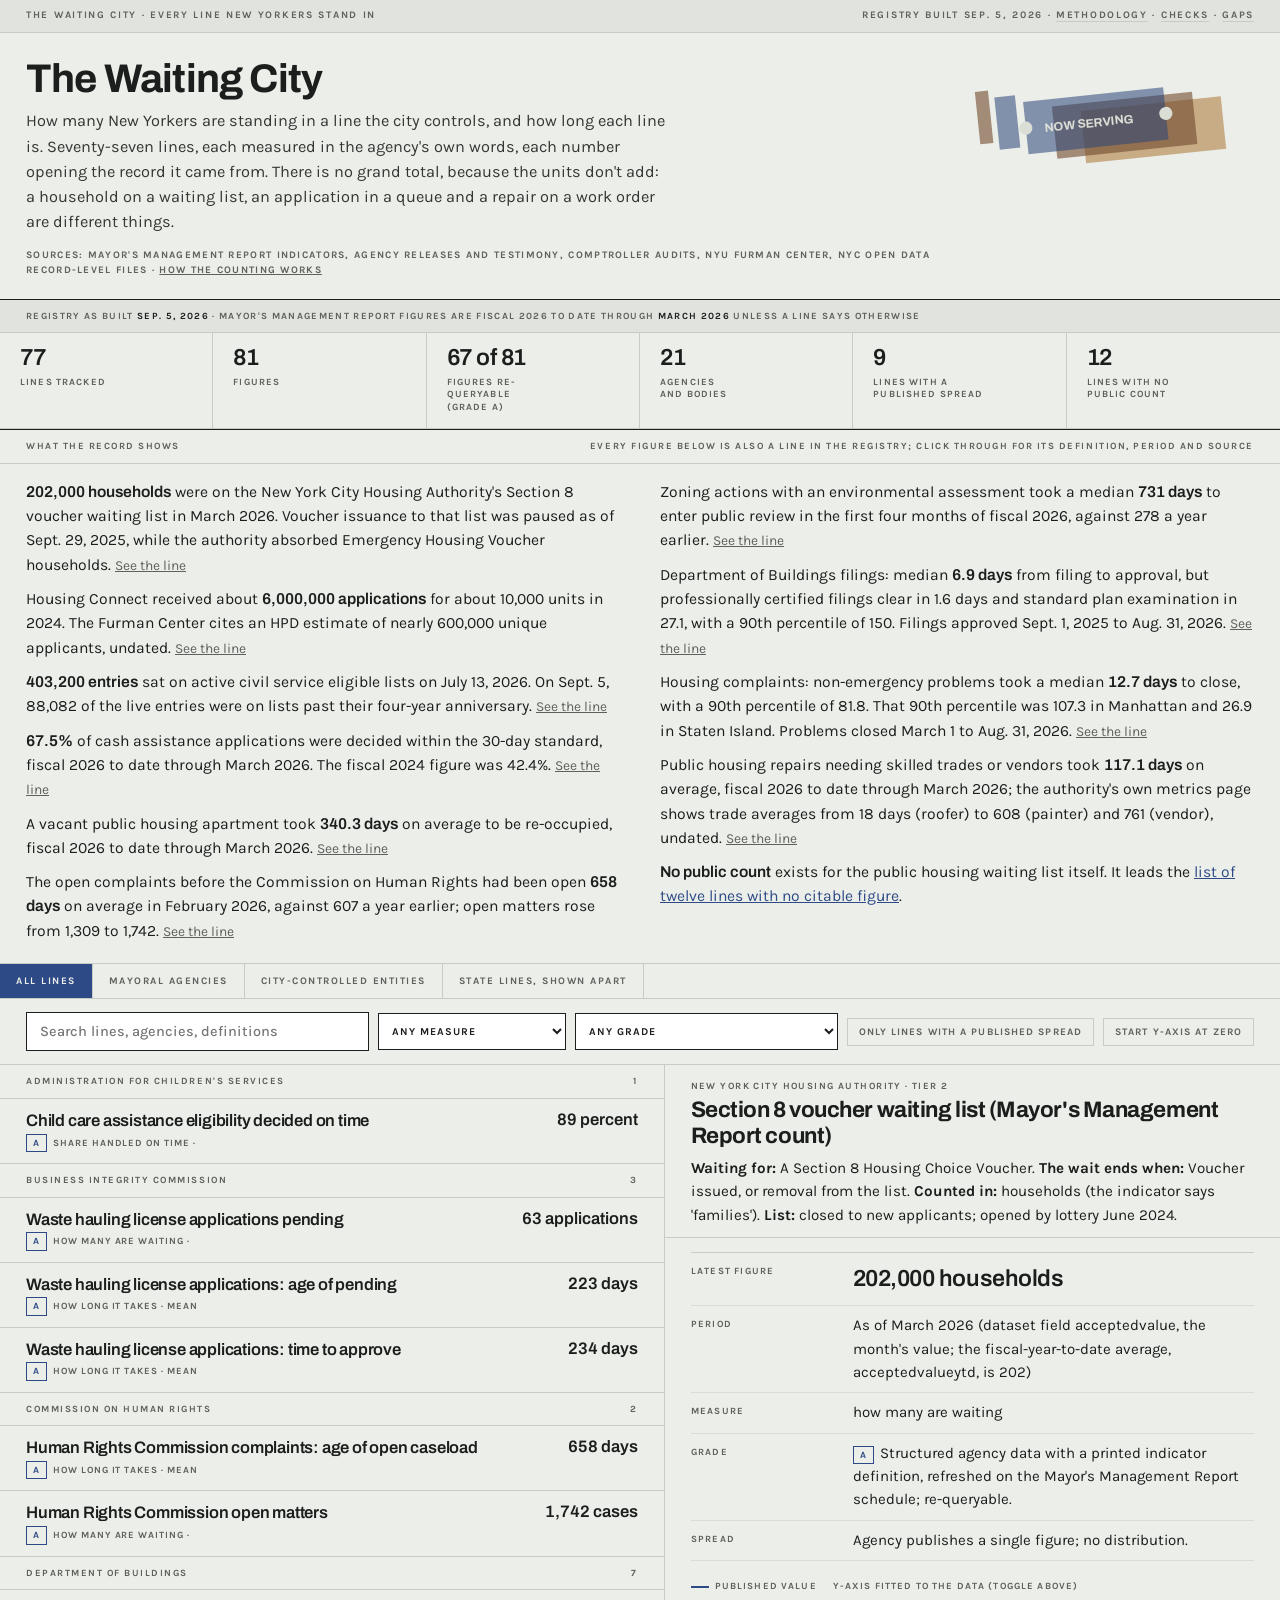
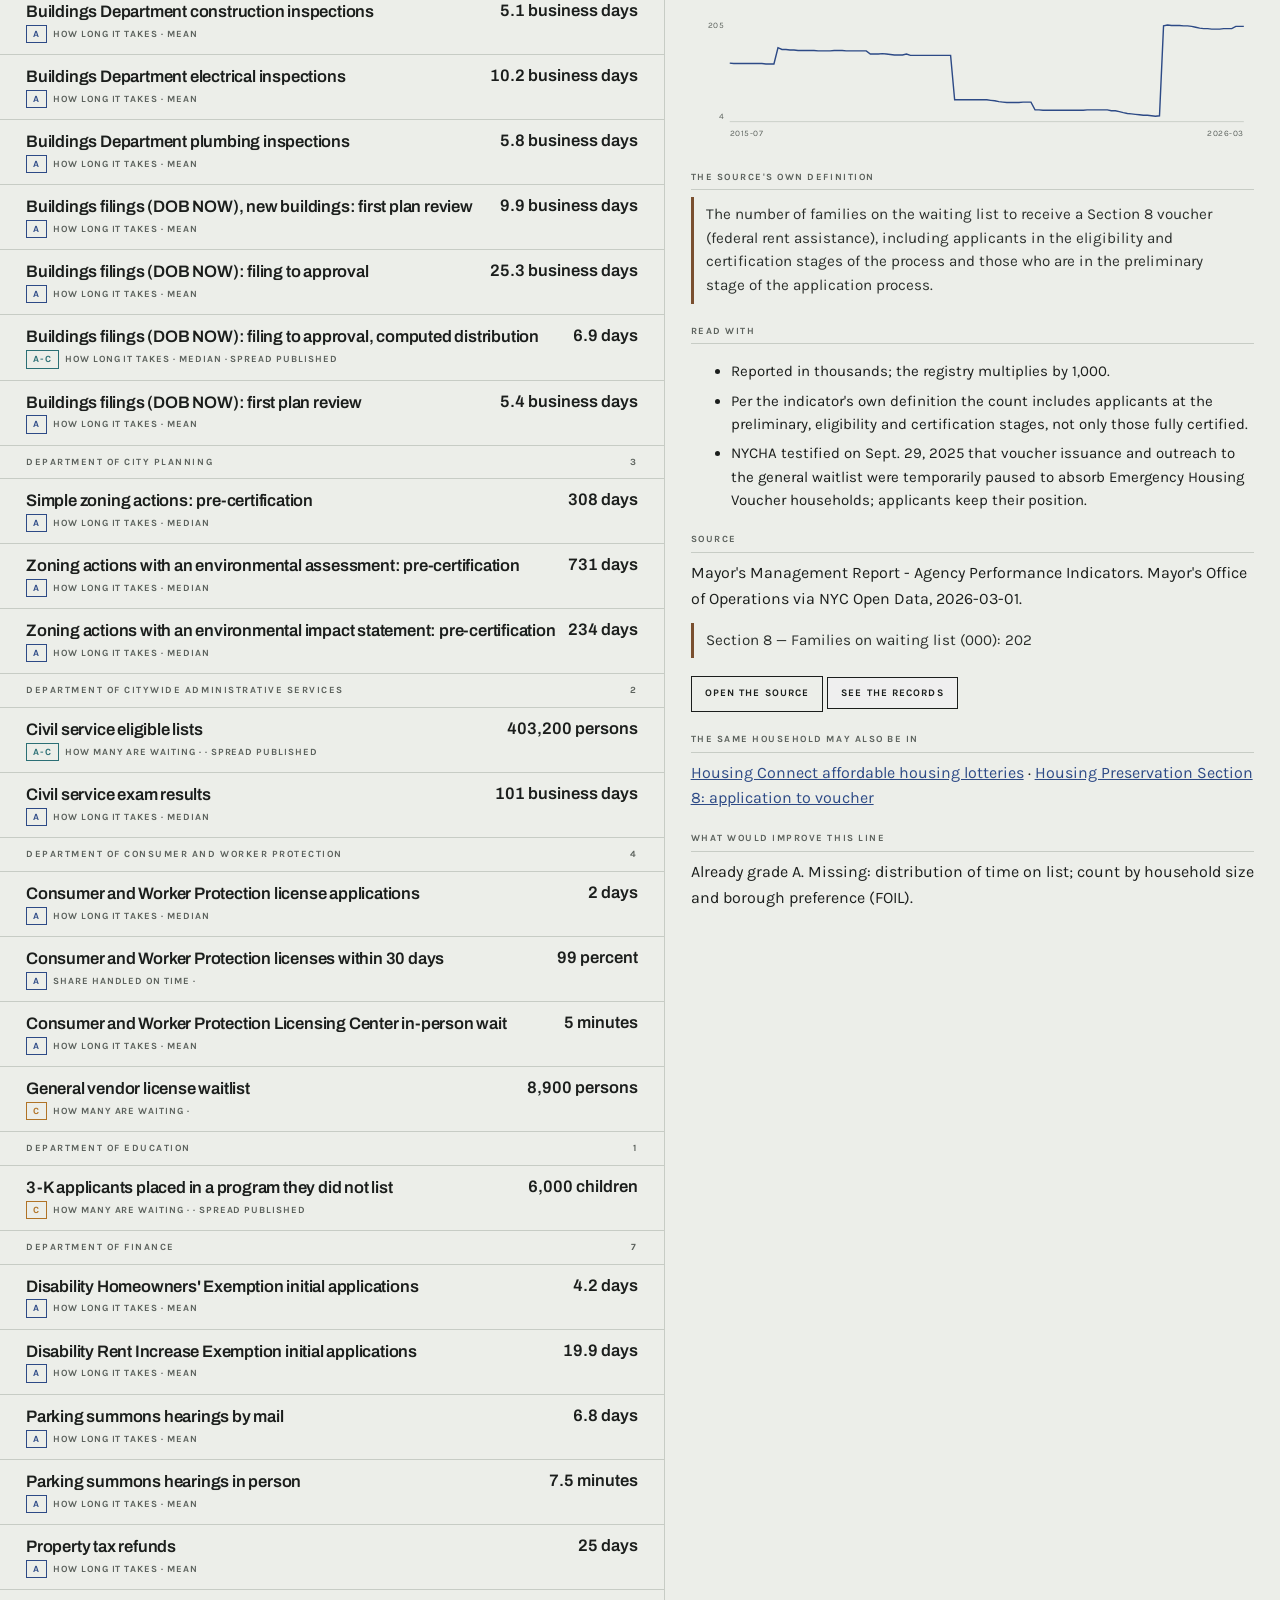
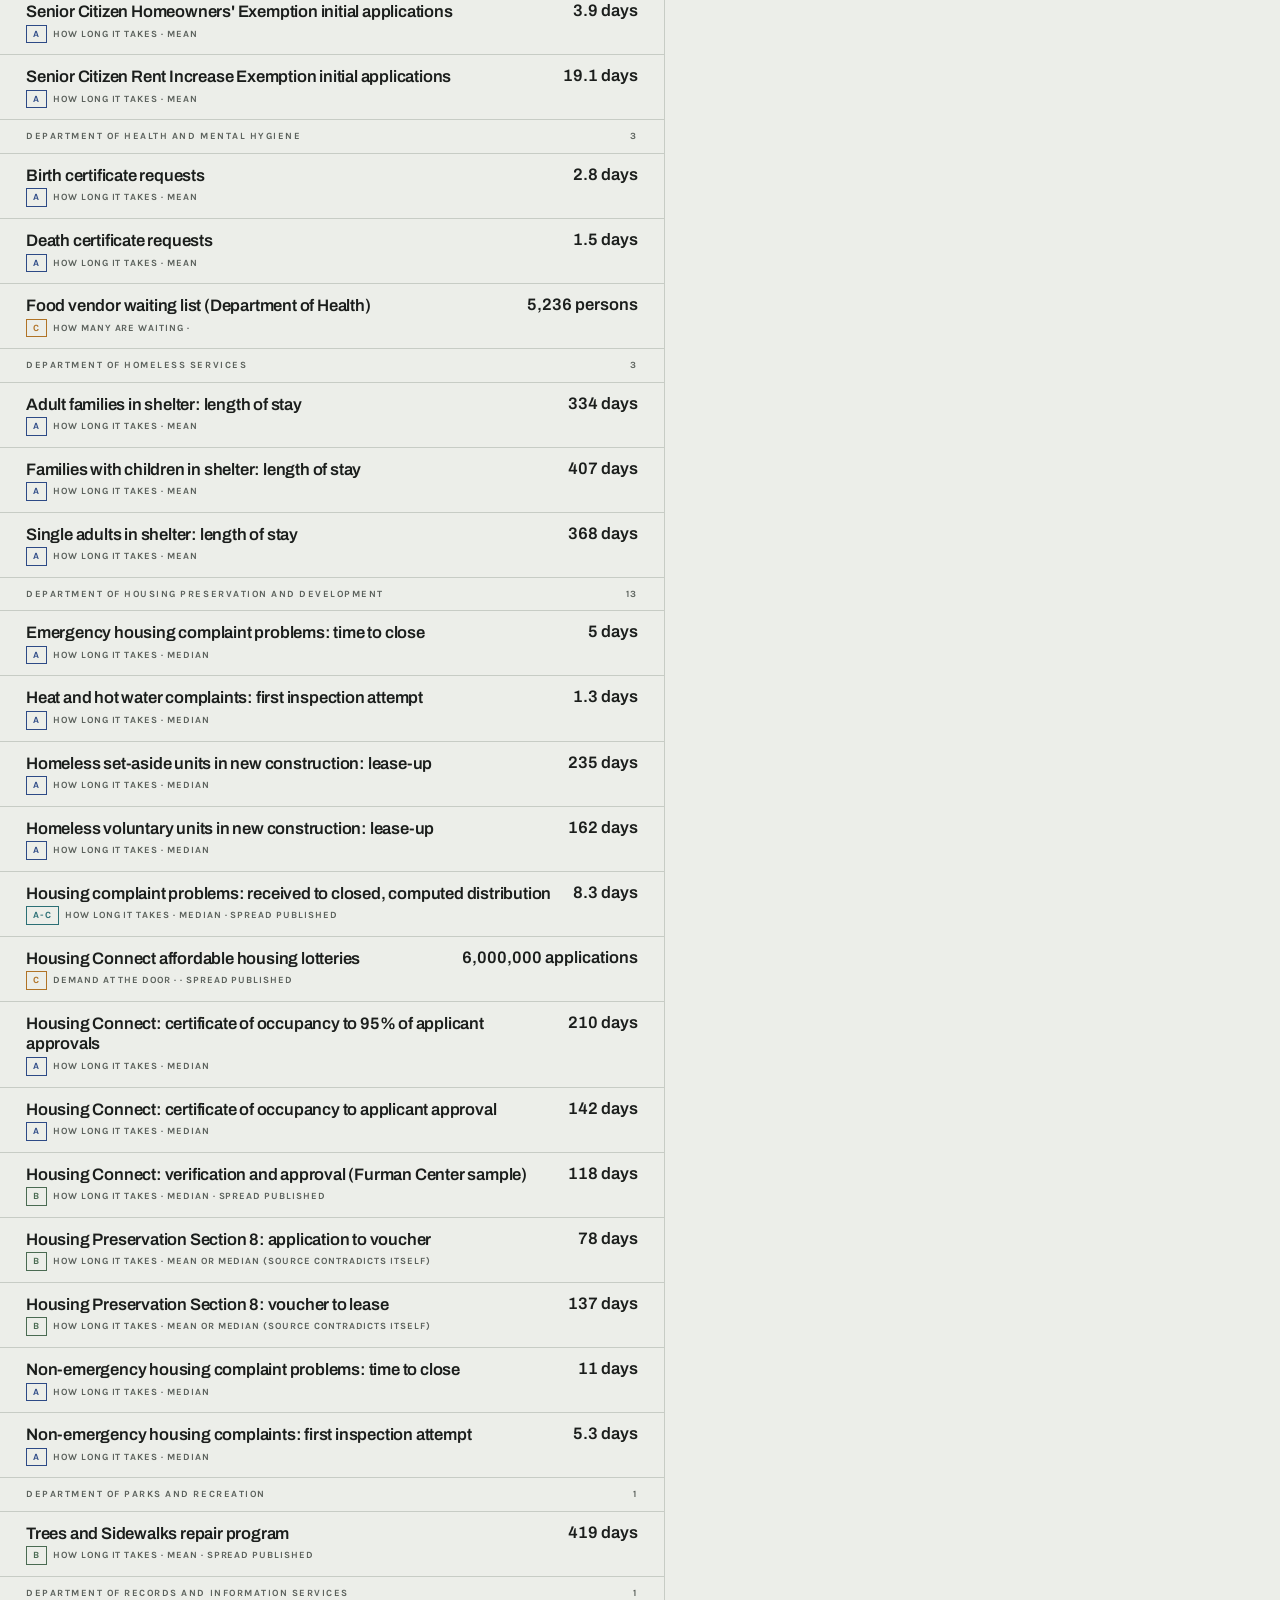
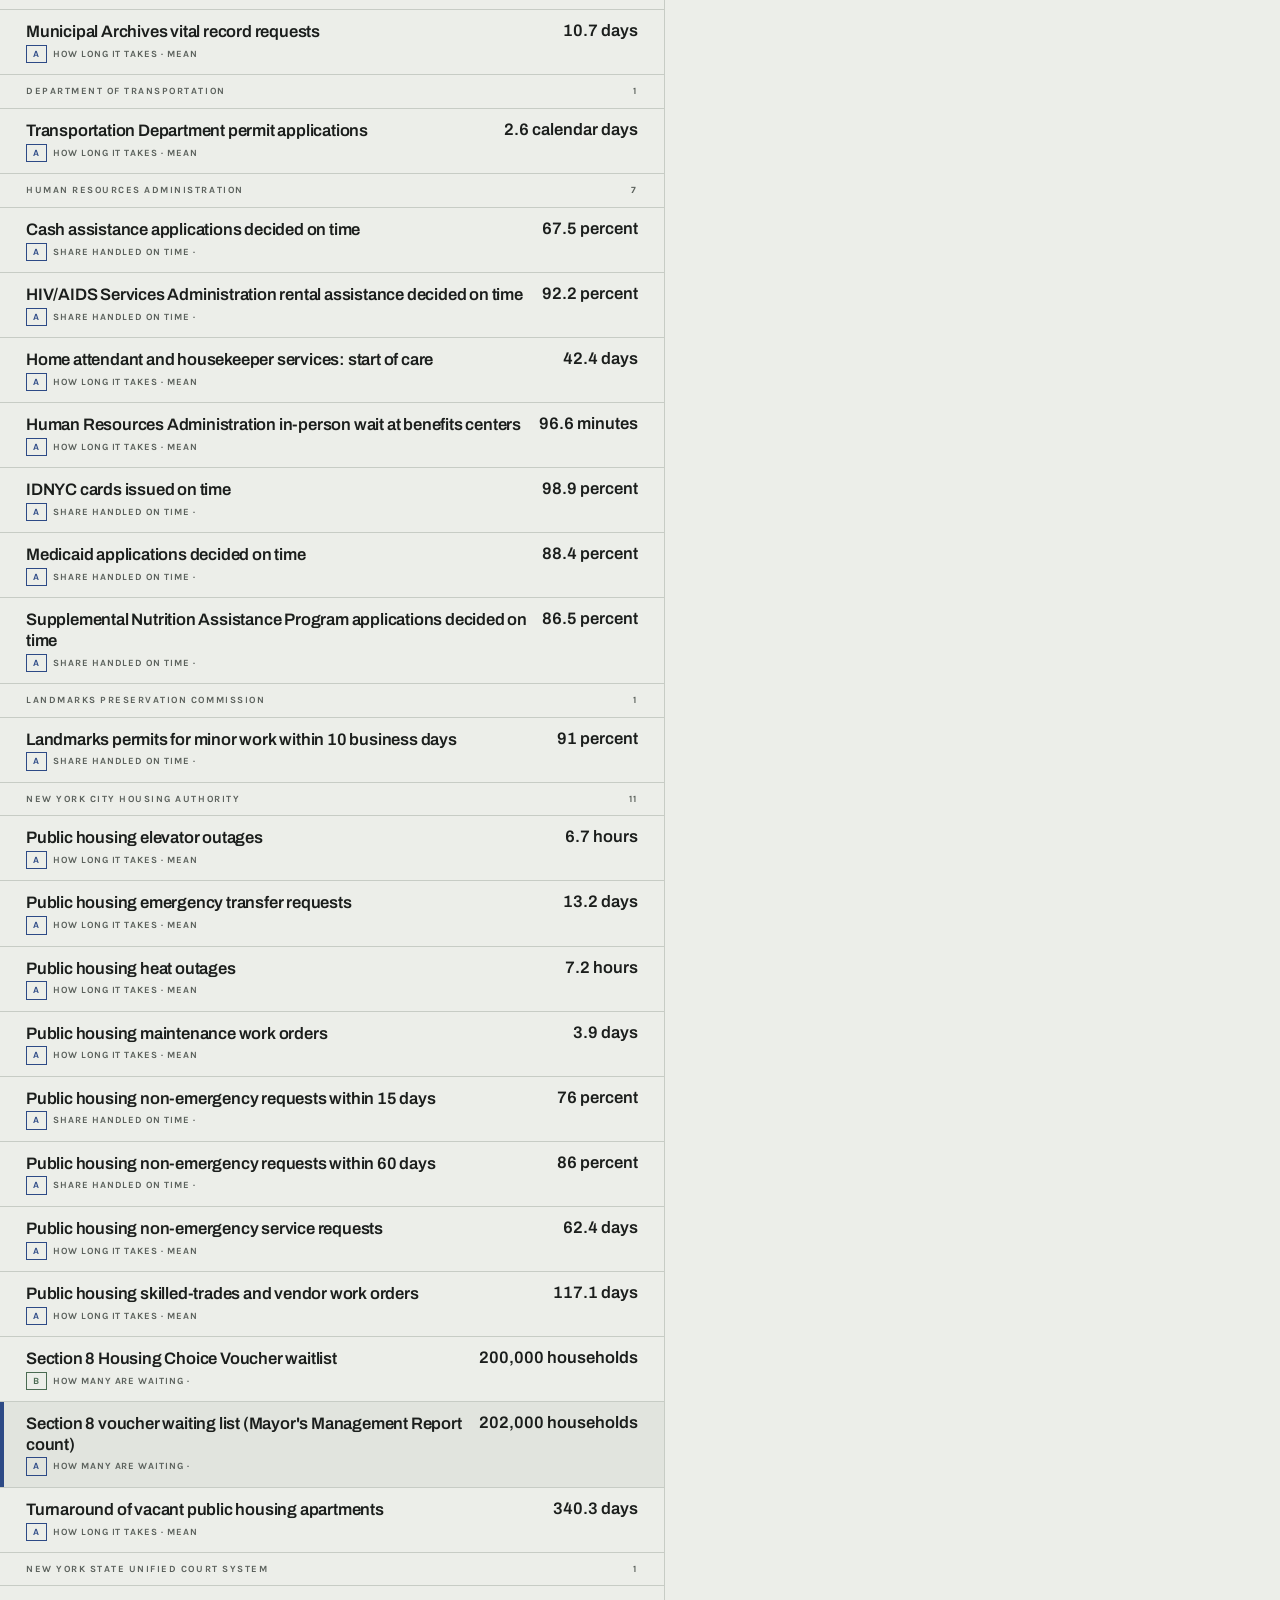
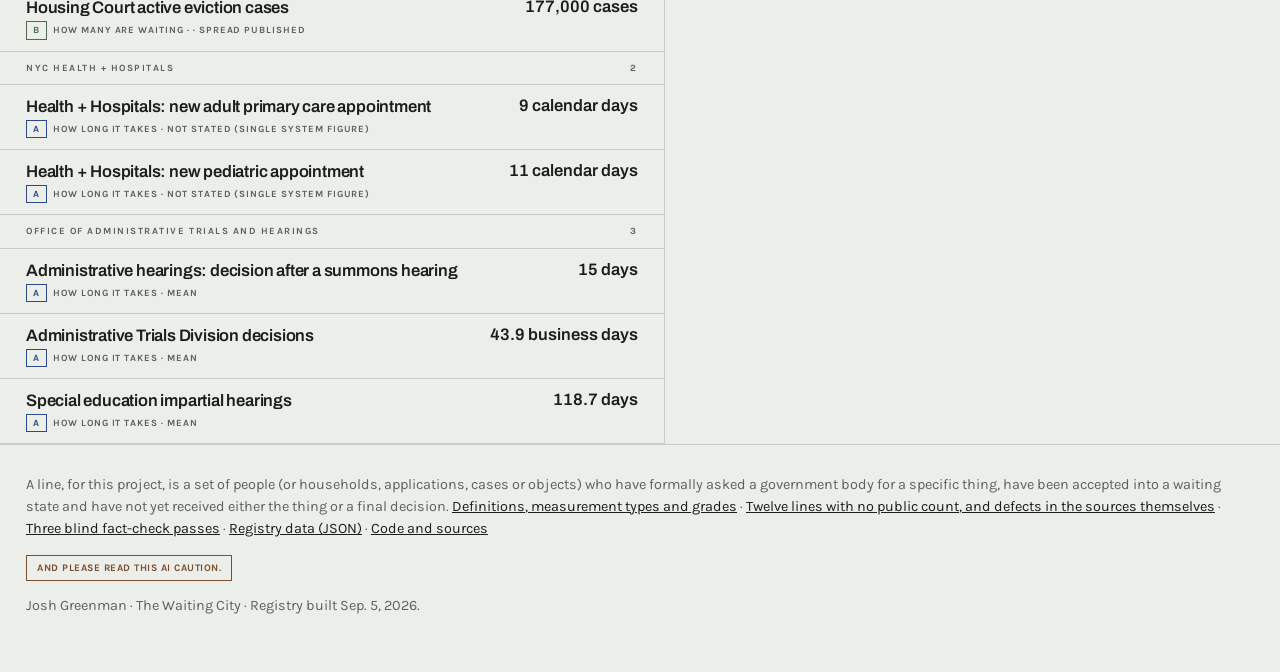
==== index.html @ 161a3e85 "The Waiting City: definitions, 77-line registry, three blind-check passes, house-style page Co-Autho" ====
<!DOCTYPE html>
<html lang="en">
<head>
<meta charset="utf-8">
<meta name="viewport" content="width=device-width, initial-scale=1">
<title>The Waiting City</title>
<meta name="description" content="How many New Yorkers are standing in a line the city controls, and how long each line is. A registry of 77 lines, each measured in the agency's own terms.">
<link rel="preconnect" href="https://fonts.googleapis.com">
<link rel="preconnect" href="https://fonts.gstatic.com" crossorigin>
<link href="https://fonts.googleapis.com/css2?family=Archivo:wght@400;500;600;700&family=Karla:wght@400;500;600;700&display=swap" rel="stylesheet">
<link rel="stylesheet" href="house.css">
<style>
:root{--ink3:#7a4f2f} /* project accent: a dull brick, the colour of a ticket stub */
.facts{padding:16px 26px 20px;border-bottom:1px solid var(--hair);columns:2;column-gap:40px;max-width:1400px}
@media(max-width:900px){.facts{columns:1}}
.facts p{margin:0 0 10px;font-size:.98rem;line-height:1.55;break-inside:avoid}
.facts p b{font-family:var(--display);font-weight:600;font-variant-numeric:tabular-nums}
.facts p .per{color:var(--ink2);font-size:.86rem}
.sechead{padding:9px 26px;border-bottom:1px solid var(--hair);border-top:1px solid var(--ink);font-size:var(--t-micro);letter-spacing:.16em;text-transform:uppercase;font-weight:700;color:var(--ink2);display:flex;justify-content:space-between;gap:12px;flex-wrap:wrap}
.rec .val{font-family:var(--display);font-weight:600;font-variant-numeric:tabular-nums;float:right;margin-left:12px;font-size:var(--t-rec)}
.grade{display:inline-block;font-size:var(--t-micro);letter-spacing:.1em;font-weight:700;padding:1px 6px;border:1px solid var(--ink2);color:var(--ink2);margin-right:6px;line-height:1.5}
.grade.A{border-color:var(--ink1);color:var(--ink1)} .grade.Ac{border-color:var(--ink5);color:var(--ink5)} .grade.B{border-color:var(--ink2c);color:var(--ink2c)} .grade.C{border-color:var(--ink4);color:var(--ink4)} .grade.D{border-color:var(--ink3);color:var(--ink3)}
.detail{padding:0 0 40px}
.detail .dh{padding:14px 26px 10px;border-bottom:1px solid var(--hair)}
.detail .dh .lbl{font-size:var(--t-micro);letter-spacing:.15em;text-transform:uppercase;font-weight:700;color:var(--ink2)}
.detail .dh h2{margin:3px 0 0;font-family:var(--display);font-size:1.4rem;line-height:1.16;font-weight:700;letter-spacing:-.02em}
.detail .big{font-family:var(--display);font-weight:600;font-size:1.45rem;letter-spacing:-.02em;font-variant-numeric:tabular-nums}
.quote{border-left:3px solid var(--ink3);padding:6px 12px;margin:6px 0 10px;font-size:.95rem;line-height:1.55;color:#2c302d}
.spark{width:100%;height:150px;display:block;margin:4px 0 2px}
.spark .l{fill:none;stroke:var(--ink1);stroke-width:1.6}
.spark .m{fill:none;stroke:var(--ink4);stroke-width:1.2;stroke-dasharray:3 3}
.spark .ax{stroke:var(--hair);stroke-width:1}
.spark text{font-family:var(--sans);font-size:9.5px;fill:var(--ink2);letter-spacing:.06em}
.legend{font-size:var(--t-micro);letter-spacing:.12em;text-transform:uppercase;font-weight:700;color:var(--ink2);display:flex;gap:16px;flex-wrap:wrap;margin:0 0 6px}
.legend i{display:inline-block;width:18px;height:0;border-top:2px solid var(--ink1);vertical-align:middle;margin-right:6px}
.legend i.m{border-top:2px dashed var(--ink4)}
.spreadt{width:100%;border-collapse:collapse;font-size:.9rem;margin:4px 0 8px}
.spreadt td{padding:4px 10px 4px 0;border-bottom:1px solid var(--hair2);vertical-align:top}
.spreadt td.n{text-align:right;font-variant-numeric:tabular-nums;white-space:nowrap}
.caveats li{font-size:.94rem;line-height:1.55;margin-bottom:6px}
.records{margin-top:10px}
.records table{font-size:.86rem}
.cbtn{font-size:var(--t-small);letter-spacing:.05em;text-transform:uppercase;font-weight:700;background:none;border:1px solid var(--ink3);color:var(--ink3);padding:6px 10px;cursor:pointer}
.cbtn:hover{background:var(--ink3);color:var(--paper)}
.caution{display:none}.caution.open{display:block}
.hmark svg .a{fill:var(--ink1);opacity:.55}.hmark svg .b{fill:var(--ink3);opacity:.6}.hmark svg .c{fill:var(--ink4);opacity:.5}.hmark svg .t{fill:var(--paper)}
.stack{display:none}
@media(max-width:900px){.cols>.col:last-child{display:none}.stack{display:block}}
</style>
</head>
<body>
<div class="sheet">
  <div class="strip"><span>The Waiting City · every line New Yorkers stand in</span><span>Registry built <span id="built"></span> · <a href="methodology.html">Methodology</a> · <a href="checks.html">Checks</a> · <a href="gaps.html">Gaps</a></span></div>

  <div class="head">
    <div class="hmark" aria-hidden="true">
      <svg viewBox="0 0 300 150">
        <g transform="rotate(-6 150 75)">
          <rect class="c" x="118" y="52" width="150" height="56"/>
          <rect class="b" x="88" y="44" width="150" height="56"/>
          <rect class="a" x="58" y="36" width="150" height="56"/>
          <circle class="t" cx="58" cy="64" r="7"/><circle class="t" cx="208" cy="64" r="7"/>
          <g class="t" font-family="Archivo,sans-serif" font-weight="700" font-size="13"><text x="78" y="70">NOW SERVING</text></g>
          <rect class="a" x="28" y="28" width="22" height="56"/>
          <rect class="b" x="8" y="20" width="14" height="56"/>
        </g>
      </svg>
    </div>
    <h1>The Waiting City</h1>
    <p class="sub">How many New Yorkers are standing in a line the city controls, and how long each line is. Seventy-seven lines, each measured in the agency's own words, each number opening the record it came from. There is no grand total, because the units don't add: a household on a waiting list, an application in a queue and a repair on a work order are different things.</p>
    <p class="src">Sources: Mayor's Management Report indicators, agency releases and testimony, Comptroller audits, NYU Furman Center, NYC Open Data record-level files · <a href="methodology.html">How the counting works</a></p>
  </div>

  <div class="capline">Registry as built <b id="built2"></b> · Mayor's Management Report figures are fiscal 2026 to date through <b>March 2026</b> unless a line says otherwise</div>
  <div class="counts" id="counts"></div>

  <div class="sechead"><span>What the record shows</span><span>Every figure below is also a line in the registry; click through for its definition, period and source</span></div>
  <div class="facts" id="facts"></div>

  <div class="tabs" id="tabs">
    <button class="on" data-tier="all">All lines</button>
    <button data-tier="1">Mayoral agencies</button>
    <button data-tier="2">City-controlled entities</button>
    <button data-tier="3">State lines, shown apart</button>
  </div>
  <div class="controls">
    <input type="search" id="q" placeholder="Search lines, agencies, definitions" aria-label="Search">
    <select id="ftype"><option value="">Any measure</option><option value="stock">How many are waiting</option><option value="duration">How long it takes</option><option value="timeliness_rate">Share on time</option><option value="throughput">Cleared per period</option><option value="demand">Demand at the door</option><option value="derived">Derived</option></select>
    <select id="fgrade"><option value="">Any grade</option><option value="A">A: structured agency data</option><option value="A-c">A-c: computed from records</option><option value="B">B: agency or oversight document</option><option value="C">C: press, attributed</option><option value="D">D: derived or ambiguous</option></select>
    <button class="chip" id="spreadonly" aria-pressed="false">Only lines with a published spread</button>
    <button class="chip" id="zero" aria-pressed="false">Start y-axis at zero</button>
  </div>

  <div class="cols">
    <div class="col" id="list"></div>
    <div class="col"><div class="detail" id="detail"><div class="empty">Select a line.</div></div></div>
  </div>

  <div class="foot">
    <p>A line, for this project, is a set of people (or households, applications, cases or objects) who have formally asked a government body for a specific thing, have been accepted into a waiting state and have not yet received either the thing or a final decision. <a href="methodology.html">Definitions, measurement types and grades</a> · <a href="gaps.html">Twelve lines with no public count, and defects in the sources themselves</a> · <a href="checks.html">Three blind fact-check passes</a> · <a href="data/registry.json">Registry data (JSON)</a> · <a href="https://github.com/joshgreenman1973/the-waiting-city">Code and sources</a></p>
    <p><button class="cbtn" id="cautionbtn">And please read this AI caution.</button></p>
    <div class="caution" id="caution">Everything substantive (the concept, which lines to include, how to define and grade them, what the page should show) was decided by the author, a human. The coding, the data pulls and the file work were done by Anthropic's Claude and Claude Code under the author's direction. The author insisted on quality controls: every figure carries a verbatim quote from its source and a local copy of the document or the exact query; every Mayor's Management Report figure was re-queried by name and compared; and three separate fact-checkers, each blind to the registry's values and to the earlier checks, re-extracted every figure and compared each line's description against the agency's own definition text, word by word. Those passes found and corrected 41 definition errors. The risks of using AI remain, and the author would be grateful to hear of any red flags in what is presented.</div>
    <p>Josh Greenman · The Waiting City · Registry built <span id="built3"></span>.</p>
  </div>
</div>

<div class="drawer" id="drawer"><div class="scrim" id="scrim"></div><div class="panel"><div class="dhead"><div><div class="lbl">Line</div><h2 id="dtitle"></h2></div><button class="xbtn" id="xbtn" aria-label="Close">×</button></div><div class="dbody" id="dbody"></div></div></div>

<script src="app.js"></script>
</body>
</html>
---- house.css ----
/* Vendored from ~/Experiments/house-style/house.css on 2026-09-05. Do not edit here; edit the canonical file and recopy. */
/* ============================================================
   HOUSE SYSTEM — muted riso
   Josh Greenman personal projects. Load this first, then a small
   per-project block that may override --ink3 and nothing else.

   Fonts (add to <head>):
   <link href="https://fonts.googleapis.com/css2?family=Archivo:wght@400;500;600;700&family=Karla:wght@400;500;600;700&display=swap" rel="stylesheet">

   RULES, so this stays itself:
   - No rounded corners. No box shadows. No gradients. No glass.
   - No stat cards with huge numbers. Counts are stated flat and small.
   - No display word plus italic accent word in a warm colour.
   - No emoji as iconography. No pastel pill badges.
   - Colour carries meaning only: category, series, state. Never decoration,
     with the single exception of the header mark.
   - Type sizes come from the scale below. Do not invent new ones.
   ============================================================ */

:root{
  /* Pale neutral stock with the faintest green cast. Deliberately NOT warm
     cream with a terracotta accent — that combination is Anthropic's own
     brand palette and reading as "made by a chatbot" is the one thing this
     system must not do. The ground stays quiet; the inks carry the colour. */
  --paper:#eceee9;
  --paper2:#e1e4de;
  --ink:#1b1e1c;
  --ink2:#5c625d;
  --hair:#c7ccc5;
  --hair2:#d8dcd6;

  /* Five spot inks, used semantically and never decoratively. A project may
     re-pick --ink3 only. Enough hues that a page reads multicoloured rather
     than tinted, but all held to the same low chroma so it stays calm. */
  --ink1:#2d4a86;   /* indigo   — primary category, active state */
  --ink2c:#4a6b52;  /* moss     — secondary category, bars */
  --ink3:#8a4a6b;   /* plum     — tertiary / accent, project-overridable */
  --ink4:#b07326;   /* amber    — emphasis, warnings, highlighted values */
  --ink5:#2b6f75;   /* teal     — fourth category */

  --sans:'Karla',system-ui,-apple-system,sans-serif;
  --display:'Archivo',system-ui,sans-serif;

  /* type scale — five sizes, no more */
  --t-micro:9.5px;   /* eyebrow, label, meta */
  --t-small:10px;    /* strip, tab, footer */
  --t-body:1.02rem;
  --t-rec:1.04rem;   /* record title */
  --t-h1:clamp(1.7rem,3.6vw,2.5rem);
}

*{box-sizing:border-box}
html,body{margin:0;padding:0}
body{
  background:var(--paper);color:var(--ink);
  font-family:var(--sans);font-size:16px;line-height:1.55;
  -webkit-font-smoothing:antialiased;
}
a{color:var(--ink1)}
button{font-family:inherit}

/* ---------- shell ---------- */
.sheet{max-width:1400px;margin:0 auto;background:var(--paper);position:relative}
.strip{
  background:var(--paper2);border-bottom:1px solid var(--hair);
  padding:8px 26px;display:flex;justify-content:space-between;gap:14px;flex-wrap:wrap;
  font-size:var(--t-small);letter-spacing:.17em;text-transform:uppercase;
  font-weight:700;color:var(--ink2);
}
.strip a{color:var(--ink2);text-decoration:none;border-bottom:1px solid var(--hair)}
.strip a:hover{color:var(--ink)}

/* ---------- header, with a per-project mark ----------
   Every project has its own mark in .hmark, a risograph-style screenprint
   generated for the subject and knocked out to transparency: contour lines
   for place names, a flock crossing a flight path for bird strikes, struck
   crates for import refusals, umbrellas for lost property. It is the one
   place decoration is allowed, and it must say something about the subject.
   Never a plain circle used as generic ornament.                        */
/* The mark is taken out of flow and the header reserves room for it with
   padding. Do not put it in the grid: a row-spanning item stretches the rows
   and the title floats away from the paragraph beneath it. */
.head{
  position:relative;overflow:hidden;
  padding:26px calc(clamp(150px,22vw,290px) + 52px) 20px 26px;
}
.hmark{
  position:absolute;right:26px;top:26px;
  width:clamp(150px,22vw,290px);pointer-events:none;
}
.hmark svg,.hmark img{width:100%;height:auto;max-height:150px;object-fit:contain;overflow:visible;display:block}
.hmark svg{mix-blend-mode:multiply}
@media(max-width:900px){
  .head{padding-right:26px}
  .hmark{display:none}
}
h1{
  font-family:var(--display);font-weight:700;margin:0;
  font-size:var(--t-h1);line-height:1.02;letter-spacing:-.02em;position:relative;z-index:2;
}
.sub{position:relative;z-index:2;margin:9px 0 0;max-width:64ch;
  font-size:var(--t-body);line-height:1.55;color:#333834}
.src{position:relative;z-index:2;margin:13px 0 0;font-size:var(--t-small);
  letter-spacing:.13em;text-transform:uppercase;font-weight:700;color:var(--ink2)}
.src a{color:var(--ink2)}

/* ---------- counts: flat, small, never a card ----------
   Cells are equal width and equal height, so labels that wrap to two lines
   do not knock the row out of alignment. Keep labels to three words.
   Always precede the strip with .capline saying what period it covers —
   a bare number with no period attached is not a fact.                   */
.capline{
  padding:9px 26px;border-top:1px solid var(--ink);background:var(--paper2);
  font-size:var(--t-micro);letter-spacing:.14em;text-transform:uppercase;
  font-weight:700;color:var(--ink2);
}
.capline b{color:var(--ink);font-weight:700}
.capline + .counts{border-top:1px solid var(--hair)}
.counts{display:flex;flex-wrap:wrap;border-top:1px solid var(--ink);border-bottom:1px solid var(--hair)}
.counts div{
  flex:1 1 168px;padding:13px 20px 14px;border-right:1px solid var(--hair);
  display:flex;flex-direction:column;gap:6px;min-height:76px;
}
.counts div:last-child{border-right:0}
.counts b{display:block;font-family:var(--display);font-weight:600;font-size:1.45rem;
  line-height:1;letter-spacing:-.02em;font-variant-numeric:tabular-nums}
.counts span{font-size:var(--t-micro);letter-spacing:.12em;text-transform:uppercase;
  font-weight:700;color:var(--ink2);line-height:1.35;max-width:20ch;text-wrap:balance}

/* ---------- tabs ---------- */
.tabs{display:flex;flex-wrap:wrap;border-bottom:1px solid var(--hair);background:var(--paper)}
.tabs button{
  font-size:var(--t-small);letter-spacing:.15em;text-transform:uppercase;font-weight:700;
  background:none;border:0;border-right:1px solid var(--hair);color:var(--ink2);
  padding:11px 16px;cursor:pointer;
}
.tabs button:hover{color:var(--ink)}
.tabs button.on{background:var(--ink1);color:var(--paper)}

/* ---------- controls ---------- */
.controls{display:flex;gap:9px;flex-wrap:wrap;align-items:center;
  padding:13px 26px;border-bottom:1px solid var(--hair)}
input[type=search],input[type=text]{
  flex:1 1 260px;min-width:190px;font-family:var(--sans);font-size:14.5px;font-weight:500;
  padding:10px 13px;border:1px solid var(--ink);background:#fff;color:var(--ink);border-radius:0;outline:none;
}
input[type=search]:focus,input[type=text]:focus{box-shadow:inset 0 0 0 2px var(--ink3)}
select{
  font-family:var(--sans);font-size:10.5px;font-weight:700;letter-spacing:.1em;text-transform:uppercase;
  padding:10px 9px;border:1px solid var(--ink);background:#fff;color:var(--ink);border-radius:0;
}
.chip{
  font-size:var(--t-small);letter-spacing:.11em;text-transform:uppercase;font-weight:700;
  padding:7px 11px;border:1px solid var(--hair);background:transparent;color:var(--ink2);
  cursor:pointer;border-radius:0;
}
.chip:hover{border-color:var(--ink);color:var(--ink)}
.chip[aria-pressed=true]{background:var(--ink);color:var(--paper);border-color:var(--ink)}

/* ---------- panels and columns ---------- */
.cols{display:grid;grid-template-columns:1.08fr 1fr}
@media(max-width:900px){.cols{grid-template-columns:1fr}}
.cols>.col{padding:0;min-width:0}
.cols>.col:first-child{border-right:1px solid var(--hair)}
.colhead{
  display:flex;justify-content:space-between;align-items:center;gap:12px;
  padding:9px 26px;border-bottom:1px solid var(--hair);
  font-size:var(--t-micro);letter-spacing:.16em;text-transform:uppercase;
  font-weight:700;color:var(--ink2);
}
.pad{padding:14px 26px 24px}

/* ---------- records ---------- */
.rec{
  display:block;width:100%;text-align:left;background:none;border:0;
  border-bottom:1px solid var(--hair);padding:11px 26px;cursor:pointer;
  font-family:inherit;color:inherit;
}
.rec:hover{background:var(--paper2)}
.rec.sel{background:var(--paper2);box-shadow:inset 4px 0 0 var(--ink1)}
.rec b{font-family:var(--display);font-weight:600;font-size:var(--t-rec);display:block;
  letter-spacing:-.012em;line-height:1.25}
.rec .meta{font-style:normal;font-size:var(--t-micro);letter-spacing:.1em;text-transform:uppercase;
  font-weight:700;color:var(--ink2);display:block;margin-top:3px}
.pill{display:inline-block;padding:1px 7px;margin-right:7px;color:var(--paper);background:var(--ink2c)}
.pill.c{background:var(--ink1)}
.pill.o{background:var(--ink3);color:var(--ink)}

/* ---------- bars ---------- */
.brow{display:flex;align-items:center;gap:11px;padding:6px 0}
.brow span{width:96px;font-size:.92rem;font-weight:600;flex:none}
.brow i{height:12px;display:block;background:var(--ink2c);mix-blend-mode:multiply;opacity:.85}
.brow u{text-decoration:none;font-family:var(--display);font-weight:600;margin-left:auto;
  font-variant-numeric:tabular-nums;font-size:.92rem}

/* ---------- tables ---------- */
table.h{width:100%;border-collapse:collapse;font-size:.9rem}
table.h th{font-size:var(--t-micro);letter-spacing:.14em;text-transform:uppercase;font-weight:700;
  color:var(--ink2);text-align:left;padding:6px 10px 6px 0;border-bottom:1px solid var(--ink)}
table.h td{padding:6px 10px 6px 0;border-bottom:1px solid var(--hair2)}
table.h td.n,table.h th.n{text-align:right;font-variant-numeric:tabular-nums}

/* ---------- drawer for a single record ---------- */
.drawer{position:fixed;inset:0;z-index:900;display:none}
.drawer.open{display:block}
.drawer .scrim{position:absolute;inset:0;background:rgba(34,31,26,.5)}
.drawer .panel{position:absolute;top:0;right:0;height:100%;width:min(720px,100%);
  background:var(--paper);border-left:1px solid var(--ink);overflow:auto}
.drawer .dhead{position:sticky;top:0;background:var(--paper2);border-bottom:1px solid var(--ink);
  padding:12px 22px;display:flex;justify-content:space-between;gap:14px;align-items:flex-start;z-index:2}
.drawer .dhead .lbl{font-size:var(--t-micro);letter-spacing:.15em;text-transform:uppercase;
  font-weight:700;color:var(--ink2)}
.drawer .dhead h2{margin:3px 0 0;font-family:var(--display);font-size:1.4rem;line-height:1.16;
  font-weight:700;letter-spacing:-.02em}
.xbtn{font-size:19px;line-height:1;background:none;border:1px solid var(--ink);
  width:32px;height:32px;cursor:pointer;color:var(--ink);flex:none}
.dbody{padding:18px 22px 60px}
dl.f{margin:0 0 18px;border-top:1px solid var(--hair)}
dl.f>div{display:grid;grid-template-columns:150px 1fr;gap:12px;padding:8px 0;
  border-bottom:1px solid var(--hair2);font-size:.94rem}
dl.f dt{font-size:var(--t-micro);letter-spacing:.13em;text-transform:uppercase;
  color:var(--ink2);font-weight:700;padding-top:3px}
dl.f dd{margin:0}
@media(max-width:560px){dl.f>div{grid-template-columns:1fr;gap:2px}}
.narr h4{font-size:var(--t-micro);letter-spacing:.16em;text-transform:uppercase;color:var(--ink2);
  font-weight:700;margin:20px 0 7px;padding-bottom:5px;border-bottom:1px solid var(--hair)}
.narr p{margin:0 0 11px;font-size:1rem;line-height:1.62}
.srcbtn{display:inline-block;font-size:var(--t-small);letter-spacing:.11em;text-transform:uppercase;
  font-weight:700;border:1px solid var(--ink);padding:9px 13px;text-decoration:none;
  color:var(--ink);margin-top:8px}
.srcbtn:hover{background:var(--ink);color:var(--paper)}

/* ---------- footer ---------- */
.foot{padding:14px 26px 40px;border-top:1px solid var(--hair);font-size:.9rem;color:var(--ink2)}
.foot a{color:var(--ink)}
.caution{font-size:var(--t-small);letter-spacing:.05em;text-transform:uppercase;font-weight:700;
  color:var(--ink2);border:1px dashed var(--hair);padding:9px 12px;margin:0 0 14px;
  max-width:90ch;line-height:1.7}
.empty{padding:36px 26px;color:var(--ink2);font-size:.95rem}
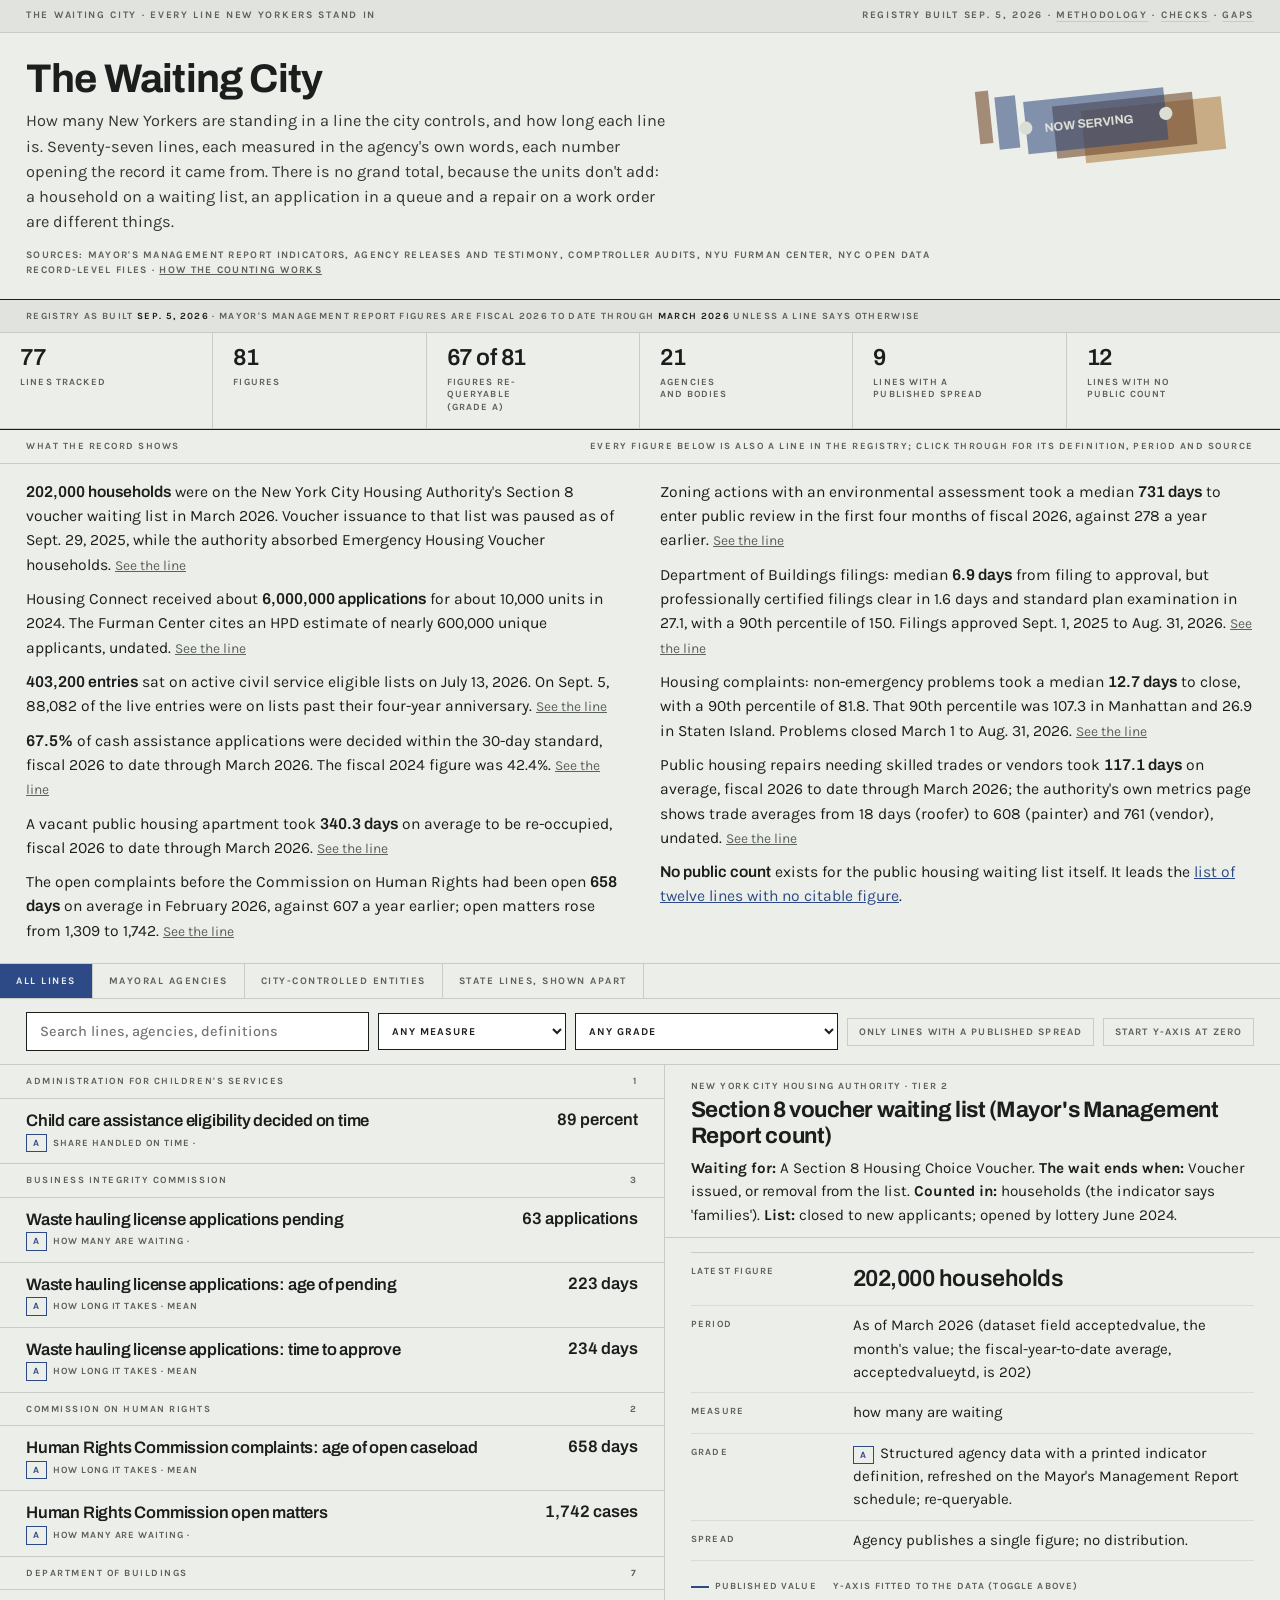
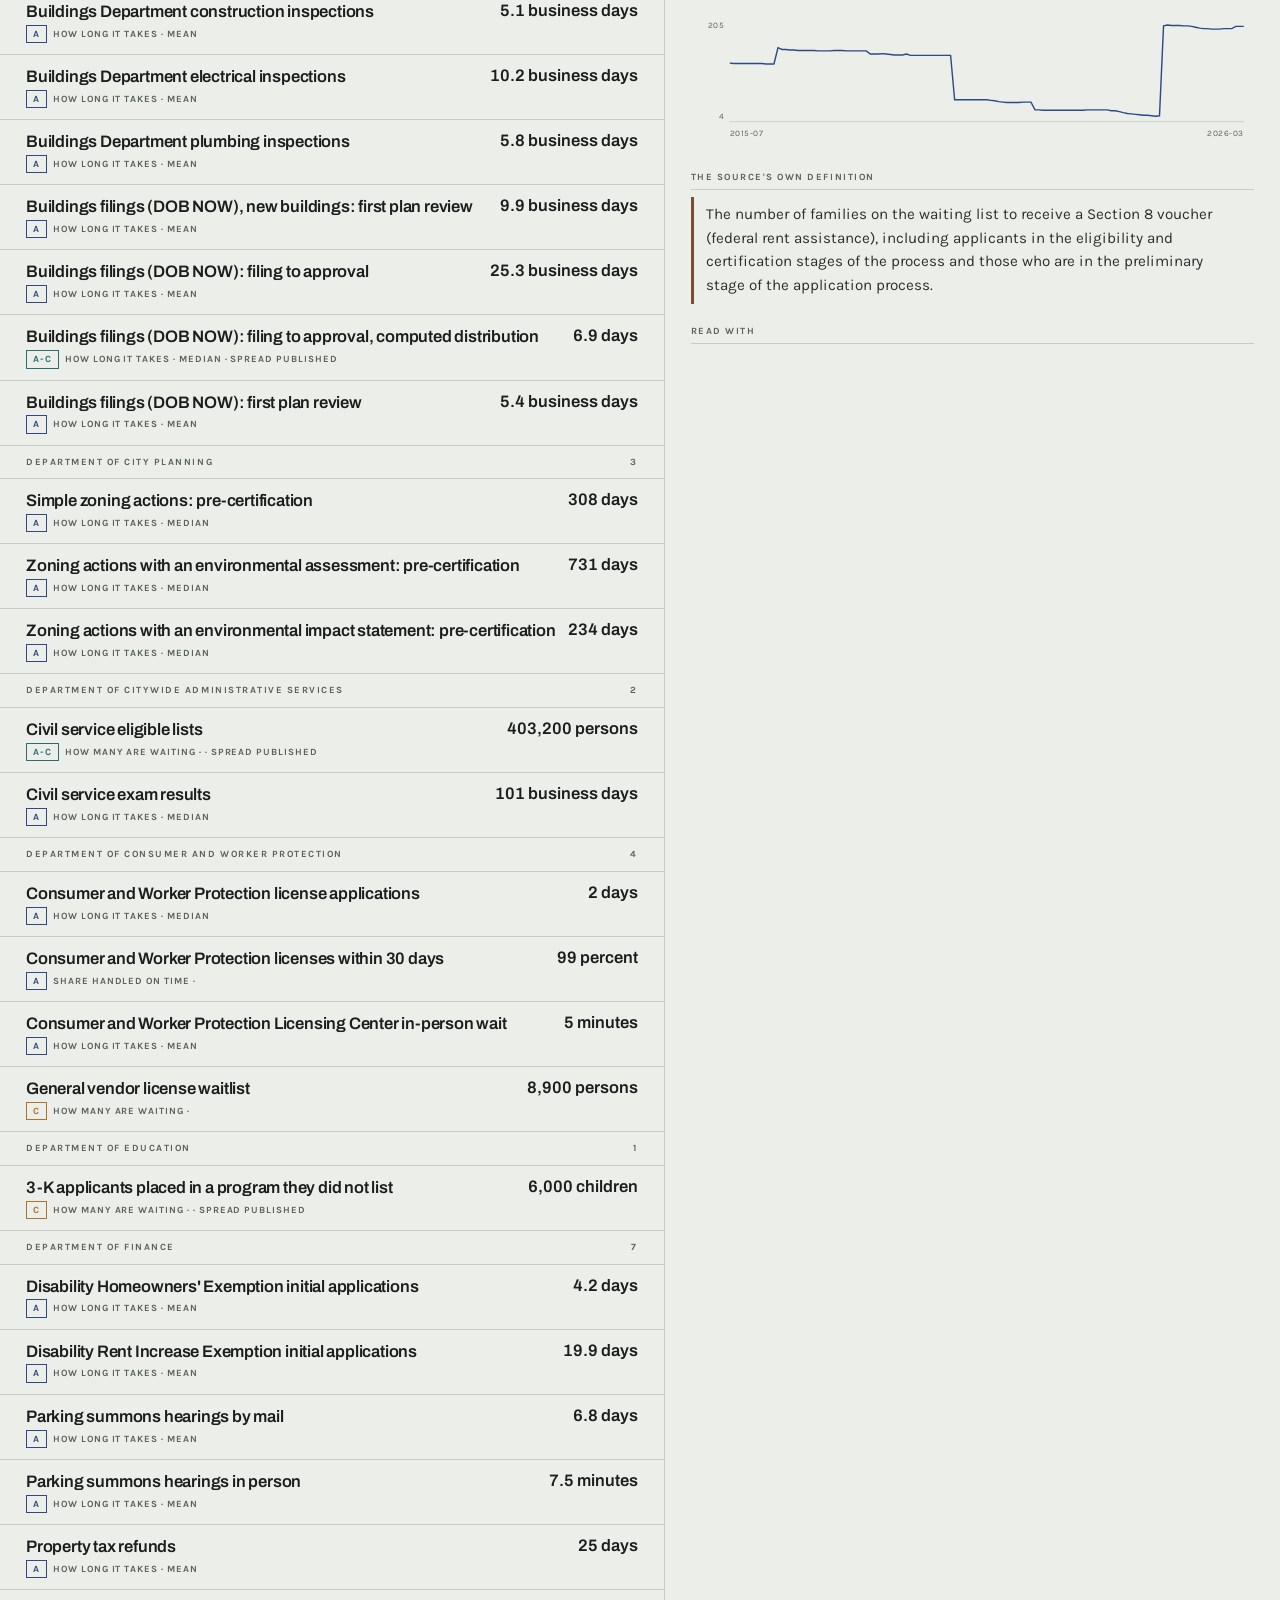
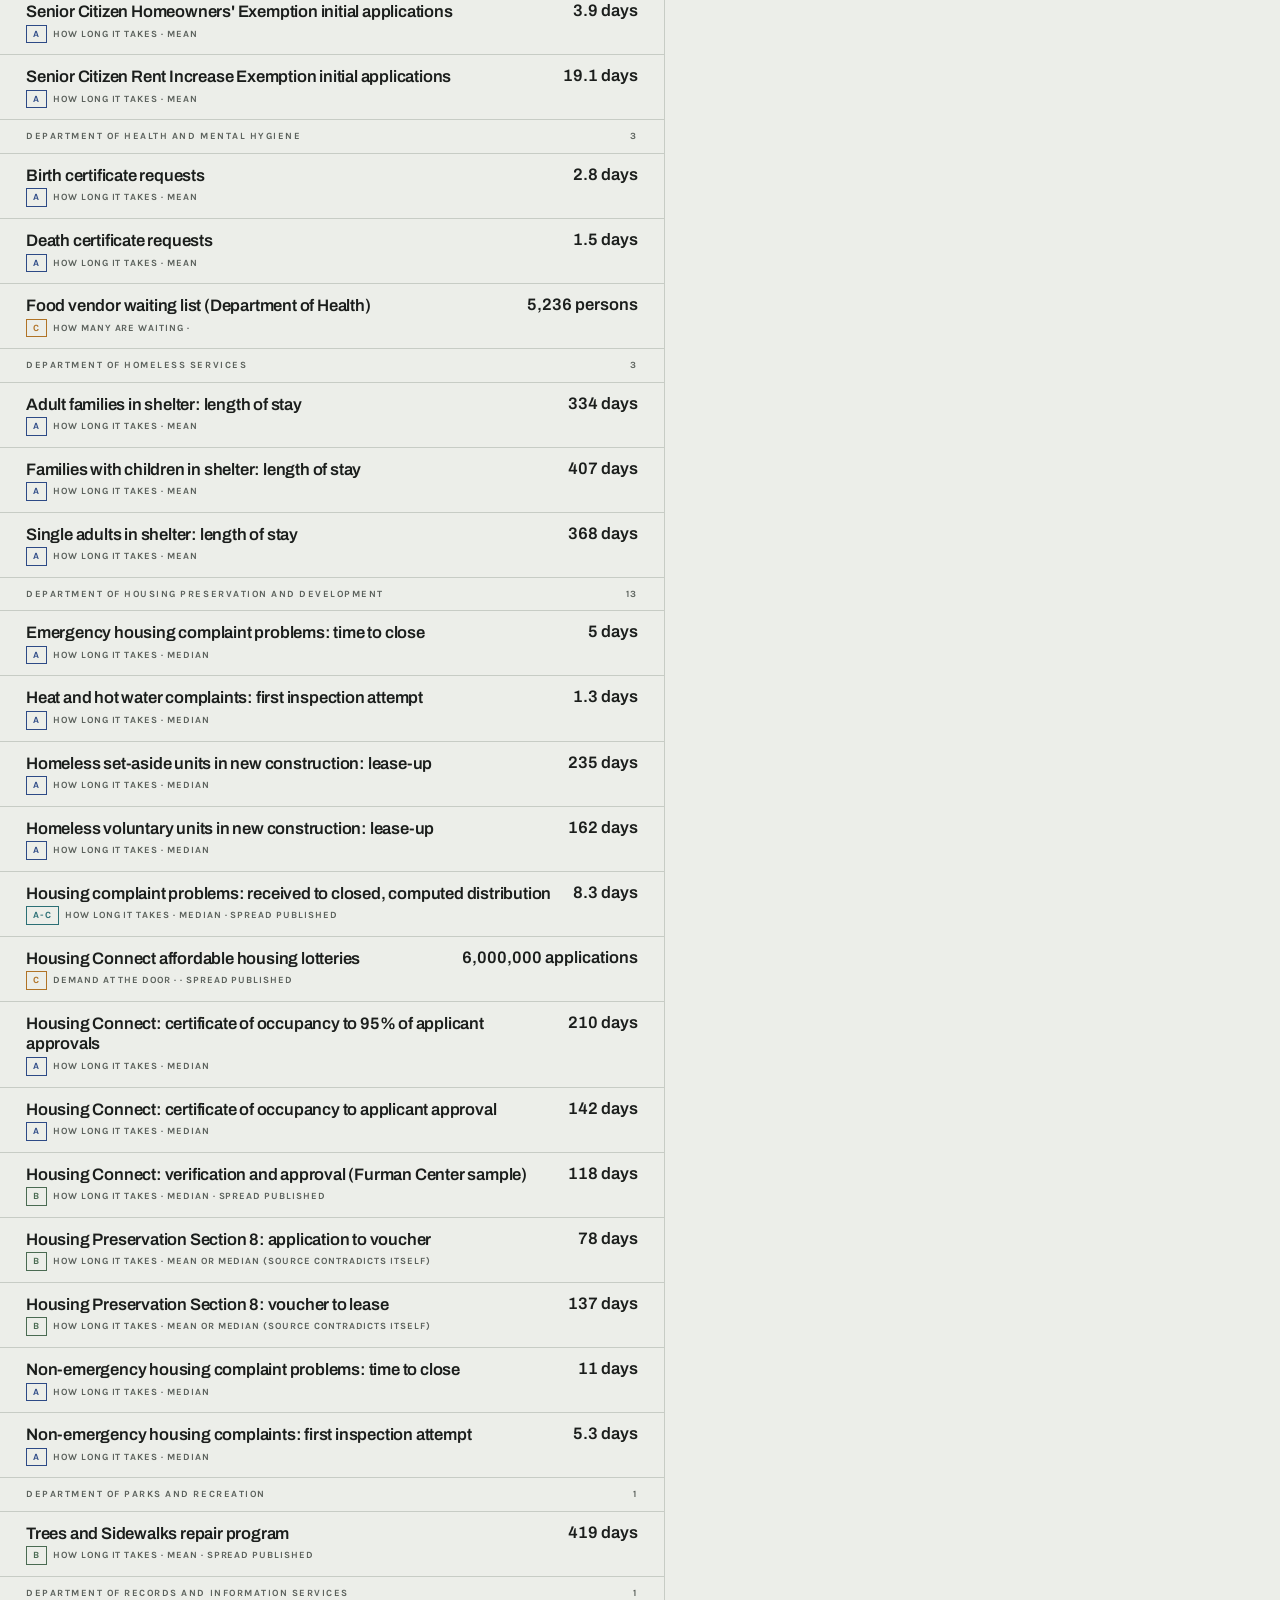
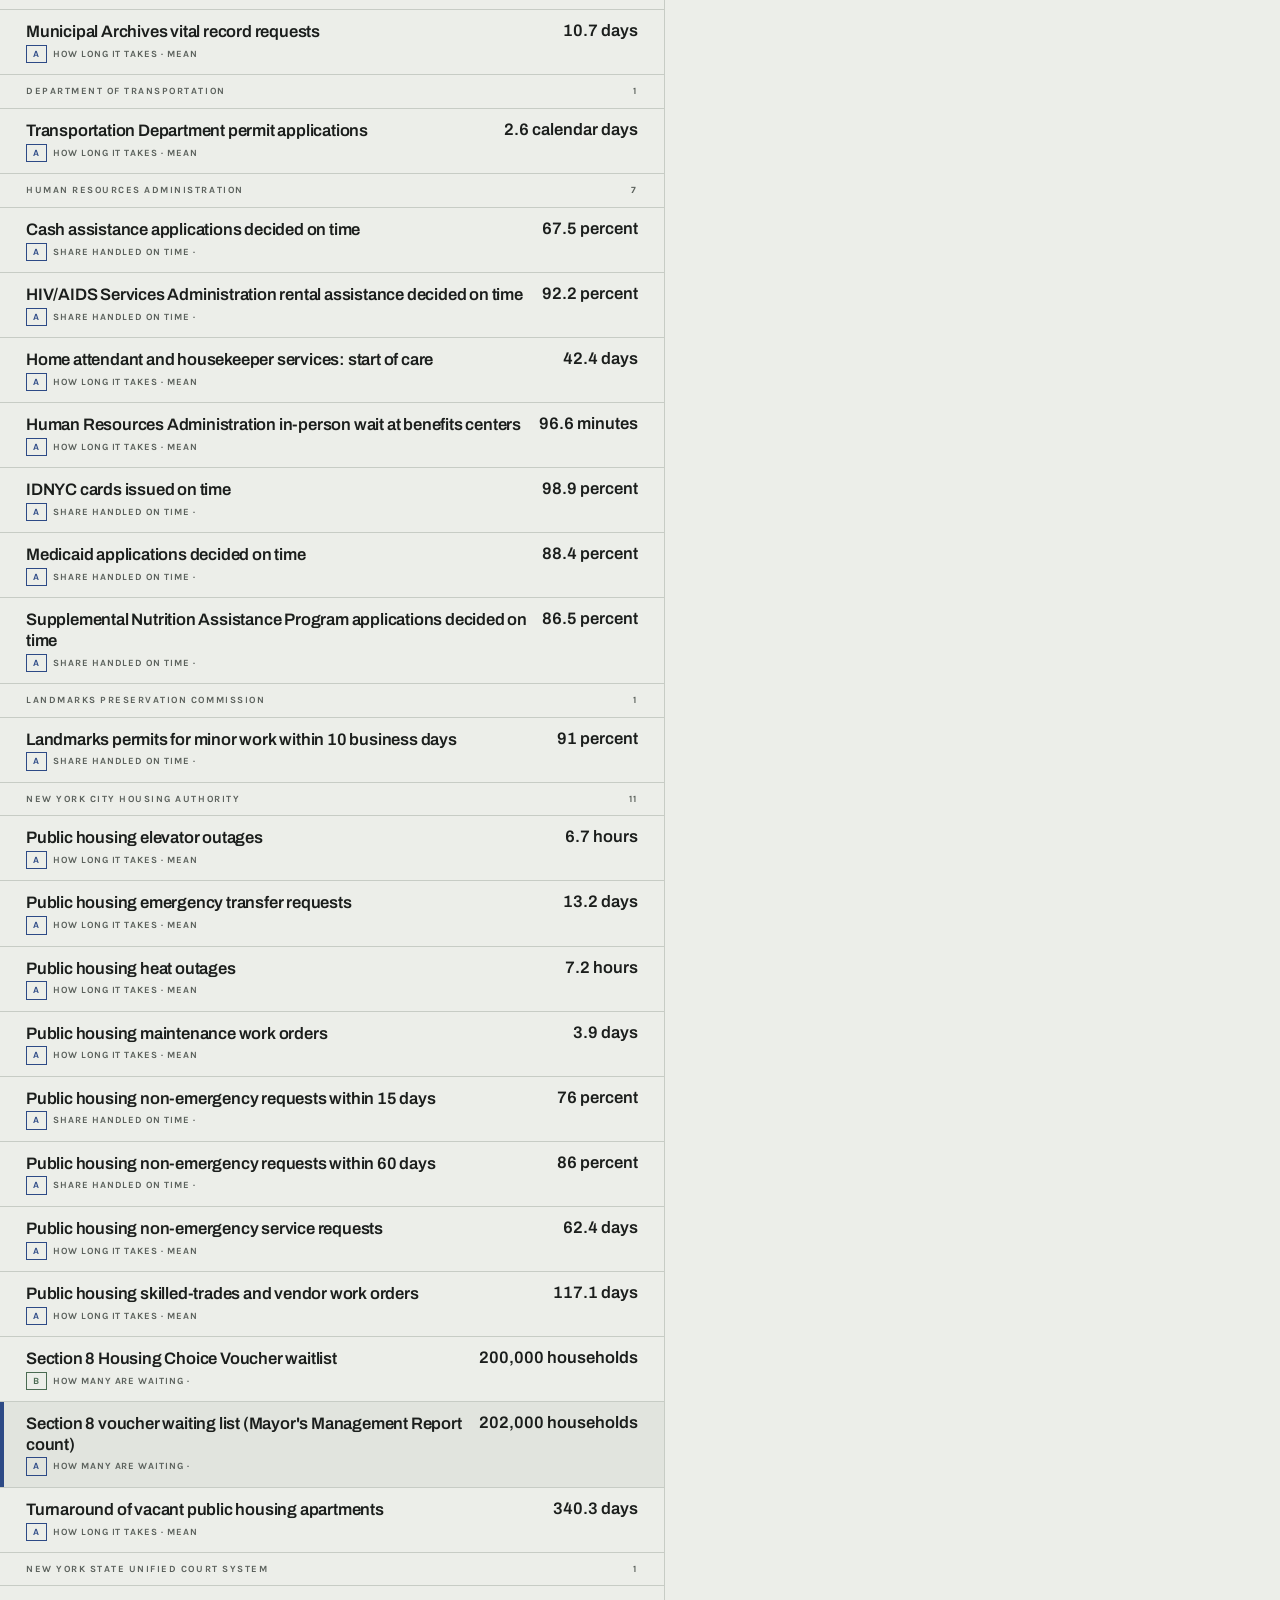
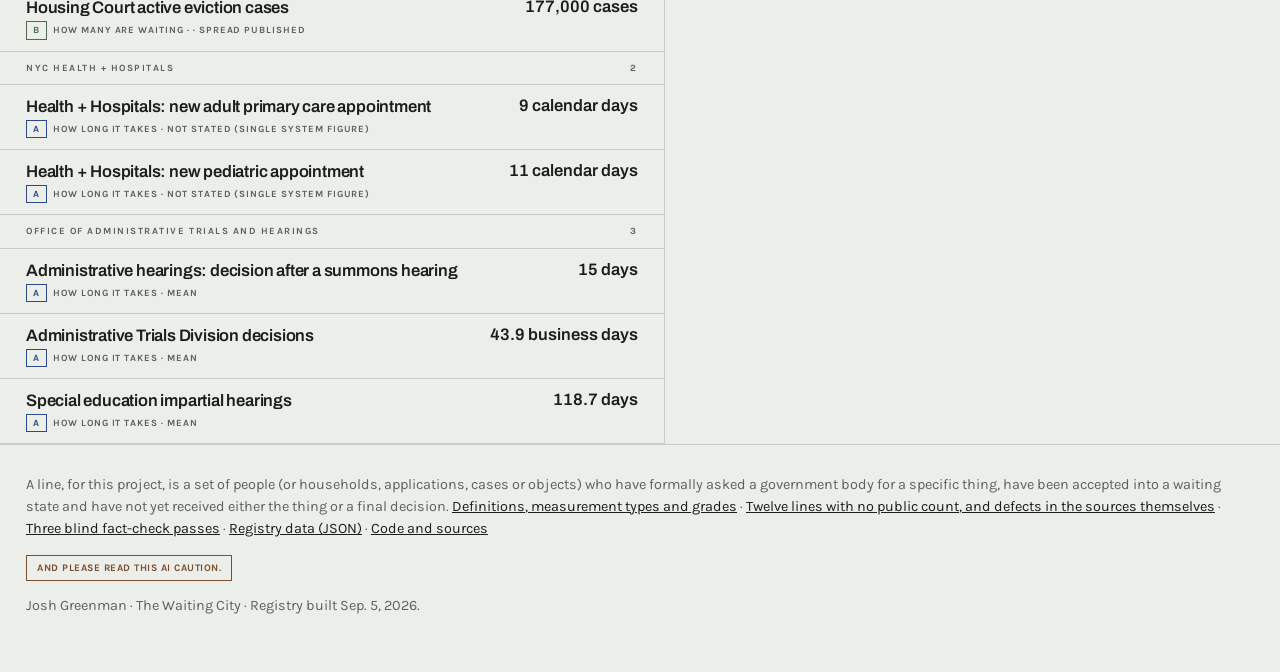
==== commit 76487039: "Spell out agency names in line titles, sticky detail column, rounding in prose Co-Authored-By: Claud" ====
--- a/index.html
+++ b/index.html
@@ -44,6 +44,7 @@
 .cbtn:hover{background:var(--ink3);color:var(--paper)}
 .caution{display:none}.caution.open{display:block}
 .hmark svg .a{fill:var(--ink1);opacity:.55}.hmark svg .b{fill:var(--ink3);opacity:.6}.hmark svg .c{fill:var(--ink4);opacity:.5}.hmark svg .t{fill:var(--paper)}
+.cols>.col:last-child{position:sticky;top:0;align-self:start;max-height:100vh;overflow:auto}
 .stack{display:none}
 @media(max-width:900px){.cols>.col:last-child{display:none}.stack{display:block}}
 </style>
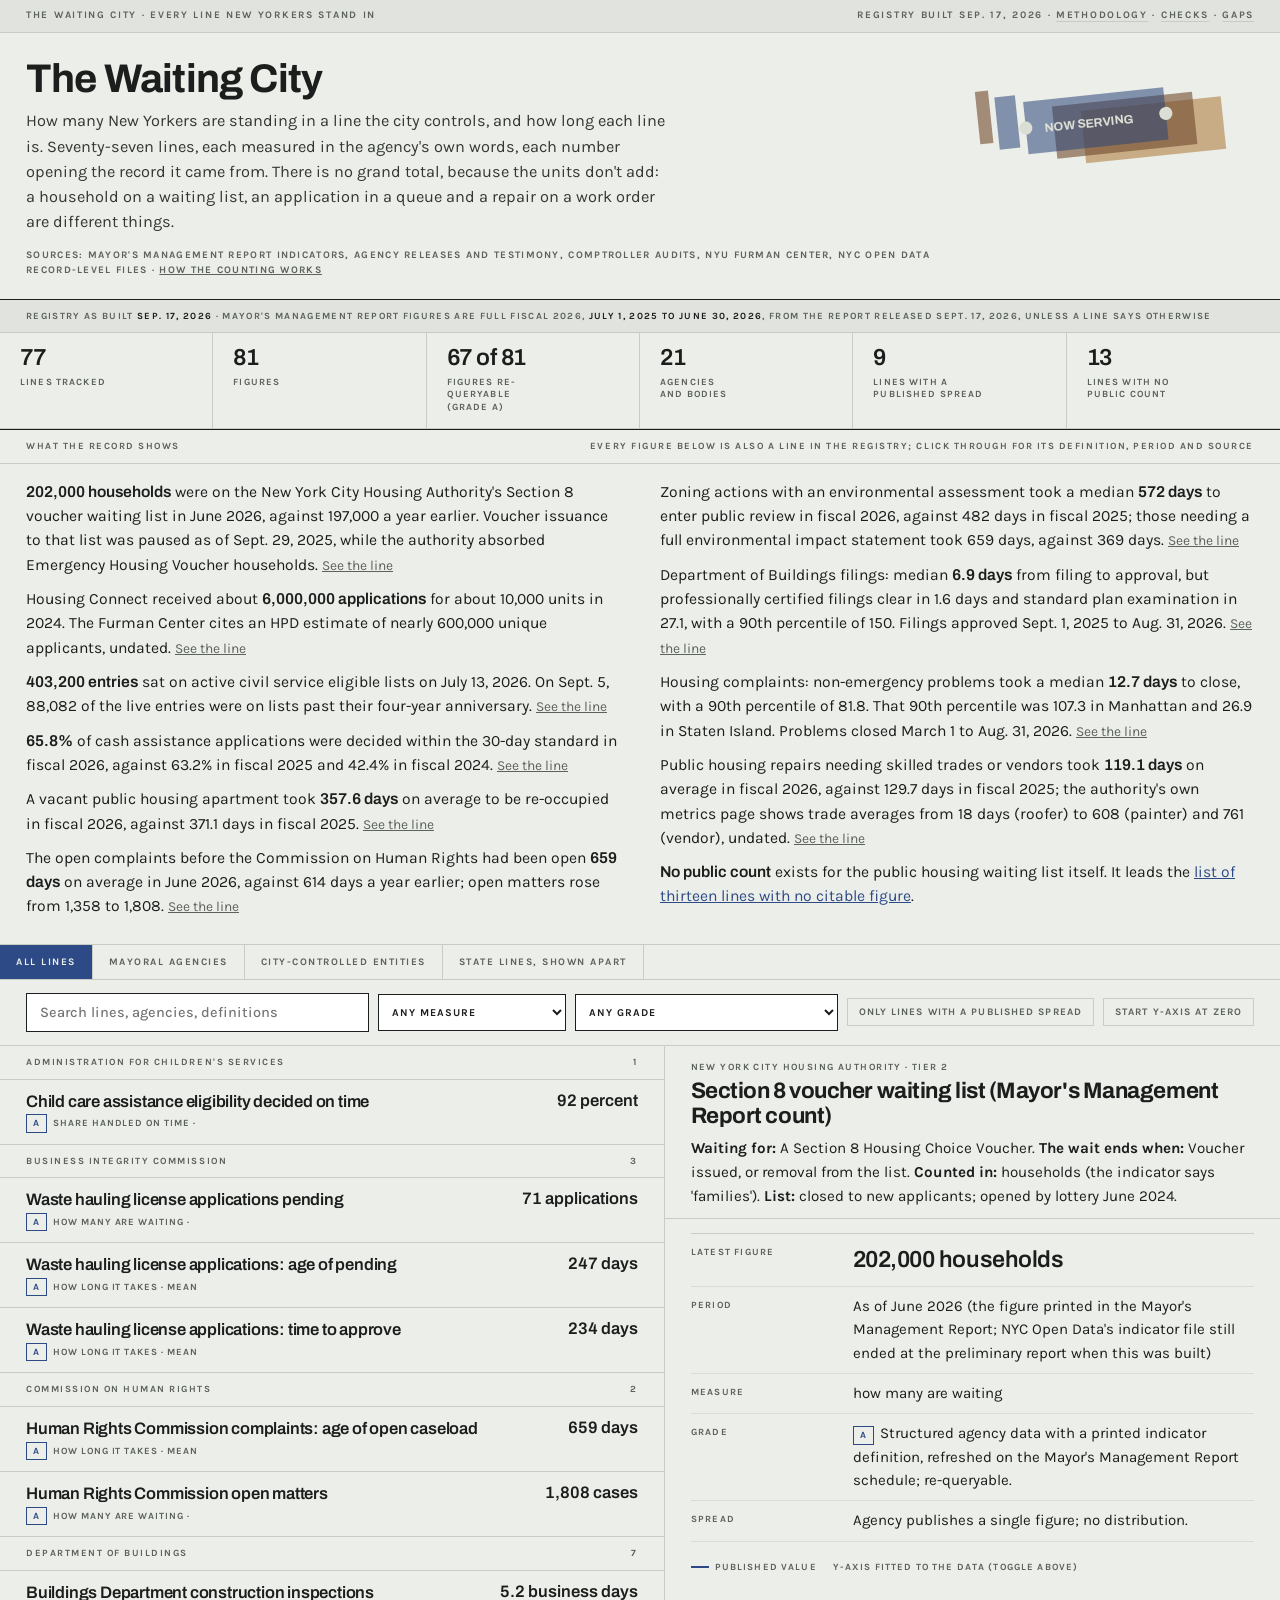
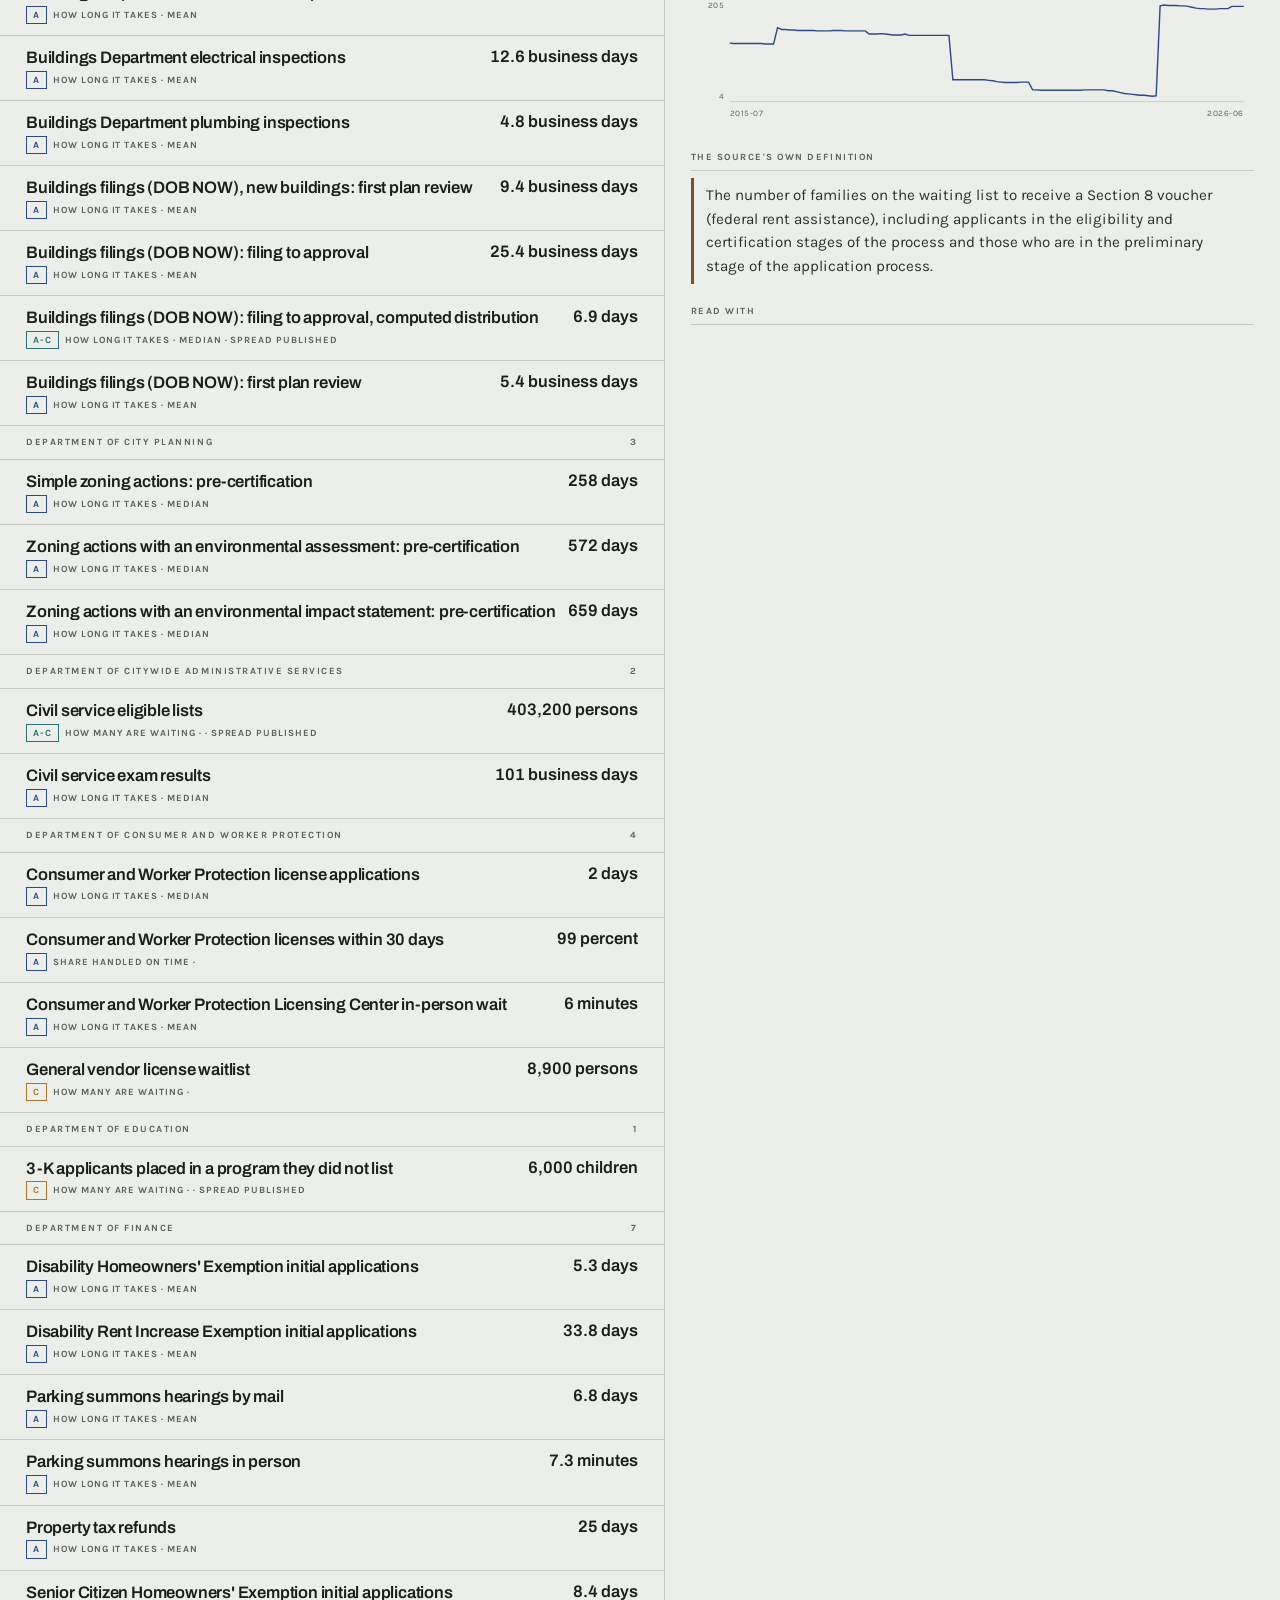
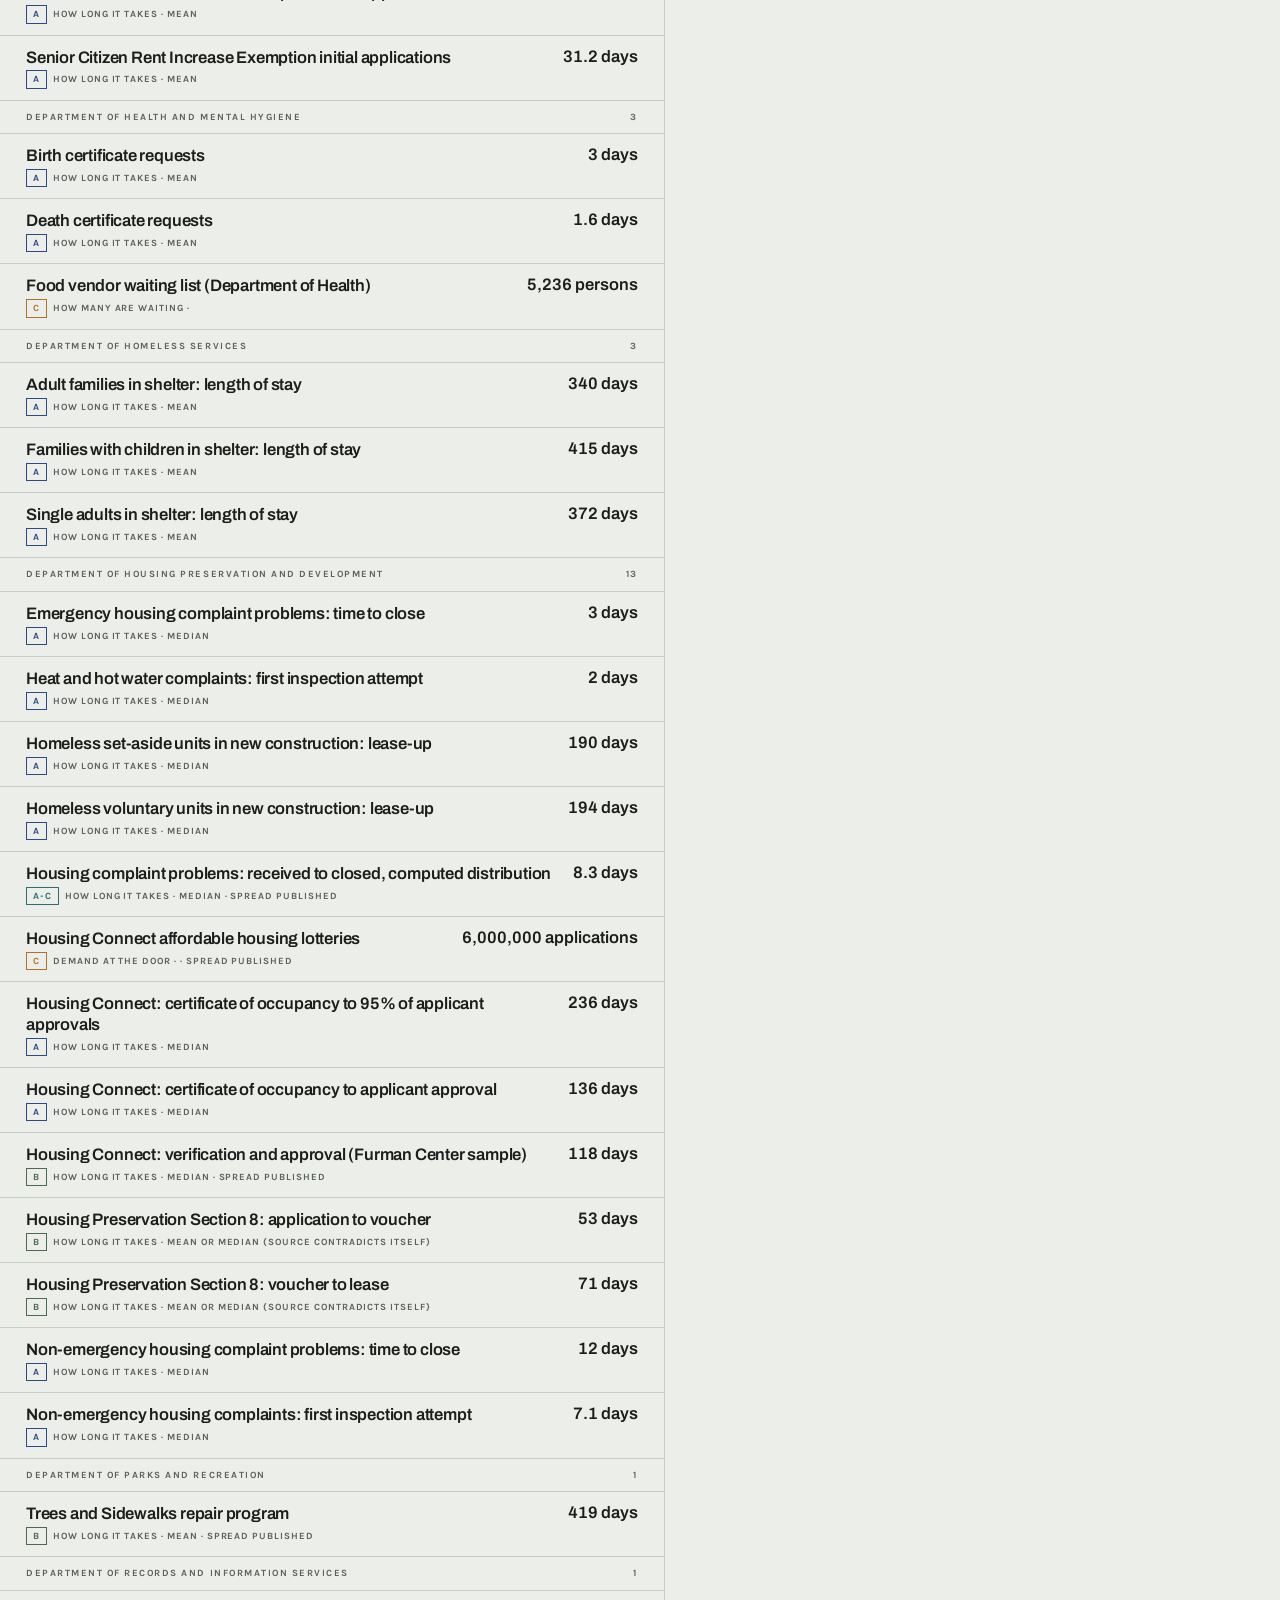
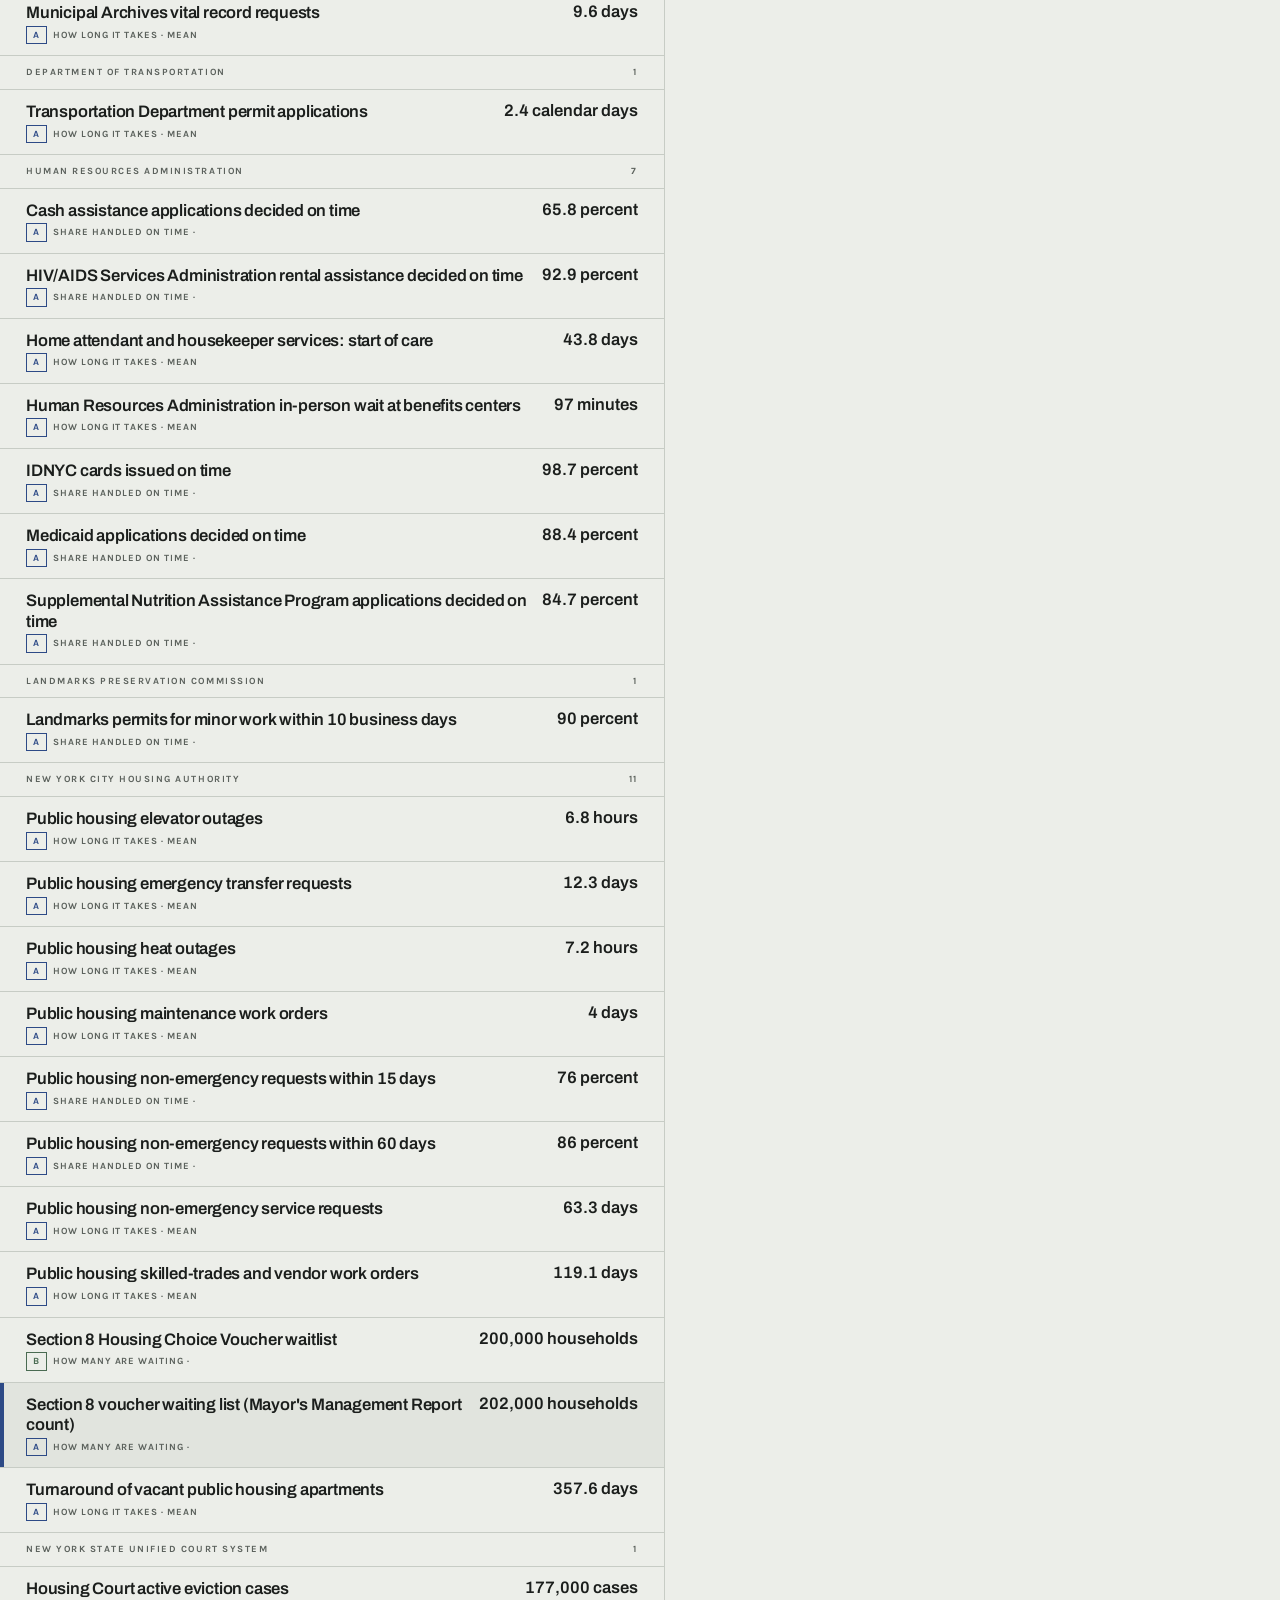
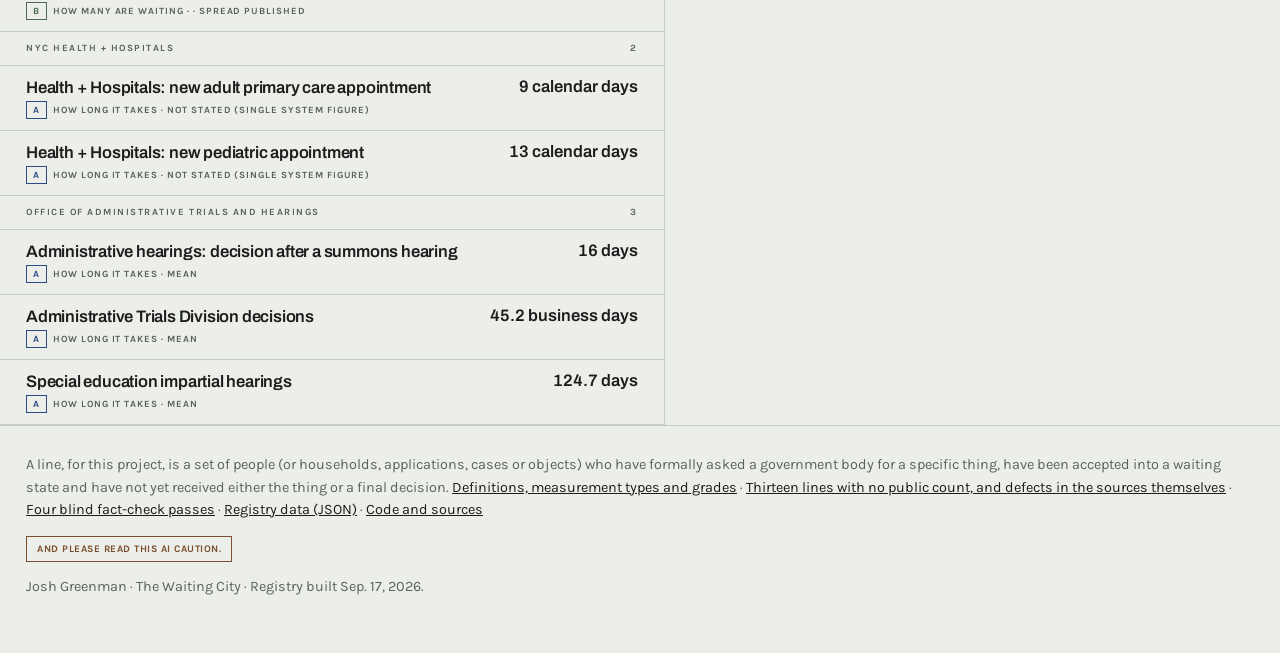
==== commit 24191b77: "Fiscal 2026 figures from the Mayor's Management Report released Sept. 17 NYC Open Data's indicator f" ====
--- a/index.html
+++ b/index.html
@@ -72,7 +72,7 @@
     <p class="src">Sources: Mayor's Management Report indicators, agency releases and testimony, Comptroller audits, NYU Furman Center, NYC Open Data record-level files · <a href="methodology.html">How the counting works</a></p>
   </div>
 
-  <div class="capline">Registry as built <b id="built2"></b> · Mayor's Management Report figures are fiscal 2026 to date through <b>March 2026</b> unless a line says otherwise</div>
+  <div class="capline">Registry as built <b id="built2"></b> · Mayor's Management Report figures are full fiscal 2026, <b>July 1, 2025 to June 30, 2026</b>, from the report released Sept. 17, 2026, unless a line says otherwise</div>
   <div class="counts" id="counts"></div>
 
   <div class="sechead"><span>What the record shows</span><span>Every figure below is also a line in the registry; click through for its definition, period and source</span></div>
@@ -98,9 +98,9 @@
   </div>
 
   <div class="foot">
-    <p>A line, for this project, is a set of people (or households, applications, cases or objects) who have formally asked a government body for a specific thing, have been accepted into a waiting state and have not yet received either the thing or a final decision. <a href="methodology.html">Definitions, measurement types and grades</a> · <a href="gaps.html">Twelve lines with no public count, and defects in the sources themselves</a> · <a href="checks.html">Three blind fact-check passes</a> · <a href="data/registry.json">Registry data (JSON)</a> · <a href="https://github.com/joshgreenman1973/the-waiting-city">Code and sources</a></p>
+    <p>A line, for this project, is a set of people (or households, applications, cases or objects) who have formally asked a government body for a specific thing, have been accepted into a waiting state and have not yet received either the thing or a final decision. <a href="methodology.html">Definitions, measurement types and grades</a> · <a href="gaps.html">Thirteen lines with no public count, and defects in the sources themselves</a> · <a href="checks.html">Four blind fact-check passes</a> · <a href="data/registry.json">Registry data (JSON)</a> · <a href="https://github.com/joshgreenman1973/the-waiting-city">Code and sources</a></p>
     <p><button class="cbtn" id="cautionbtn">And please read this AI caution.</button></p>
-    <div class="caution" id="caution">Everything substantive (the concept, which lines to include, how to define and grade them, what the page should show) was decided by the author, a human. The coding, the data pulls and the file work were done by Anthropic's Claude and Claude Code under the author's direction. The author insisted on quality controls: every figure carries a verbatim quote from its source and a local copy of the document or the exact query; every Mayor's Management Report figure was re-queried by name and compared; and three separate fact-checkers, each blind to the registry's values and to the earlier checks, re-extracted every figure and compared each line's description against the agency's own definition text, word by word. Those passes found and corrected 41 definition errors. The risks of using AI remain, and the author would be grateful to hear of any red flags in what is presented.</div>
+    <div class="caution" id="caution">Everything substantive (the concept, which lines to include, how to define and grade them, what the page should show) was decided by the author, a human. The coding, the data pulls and the file work were done by Anthropic's Claude and Claude Code under the author's direction. The author insisted on quality controls: every figure carries a verbatim quote from its source and a local copy of the document or the exact query; every Mayor's Management Report figure was re-queried by name and compared; and four separate fact-checkers, each blind to the registry's values and to the earlier checks, re-extracted every figure and compared each line's description against the agency's own definition text, word by word. Those passes found and corrected 41 definition errors; the fourth, on the fiscal 2026 report released Sept. 17, 2026, agreed on 68 of 69 figures and caught the one indicator the city renamed. The risks of using AI remain, and the author would be grateful to hear of any red flags in what is presented.</div>
     <p>Josh Greenman · The Waiting City · Registry built <span id="built3"></span>.</p>
   </div>
 </div>
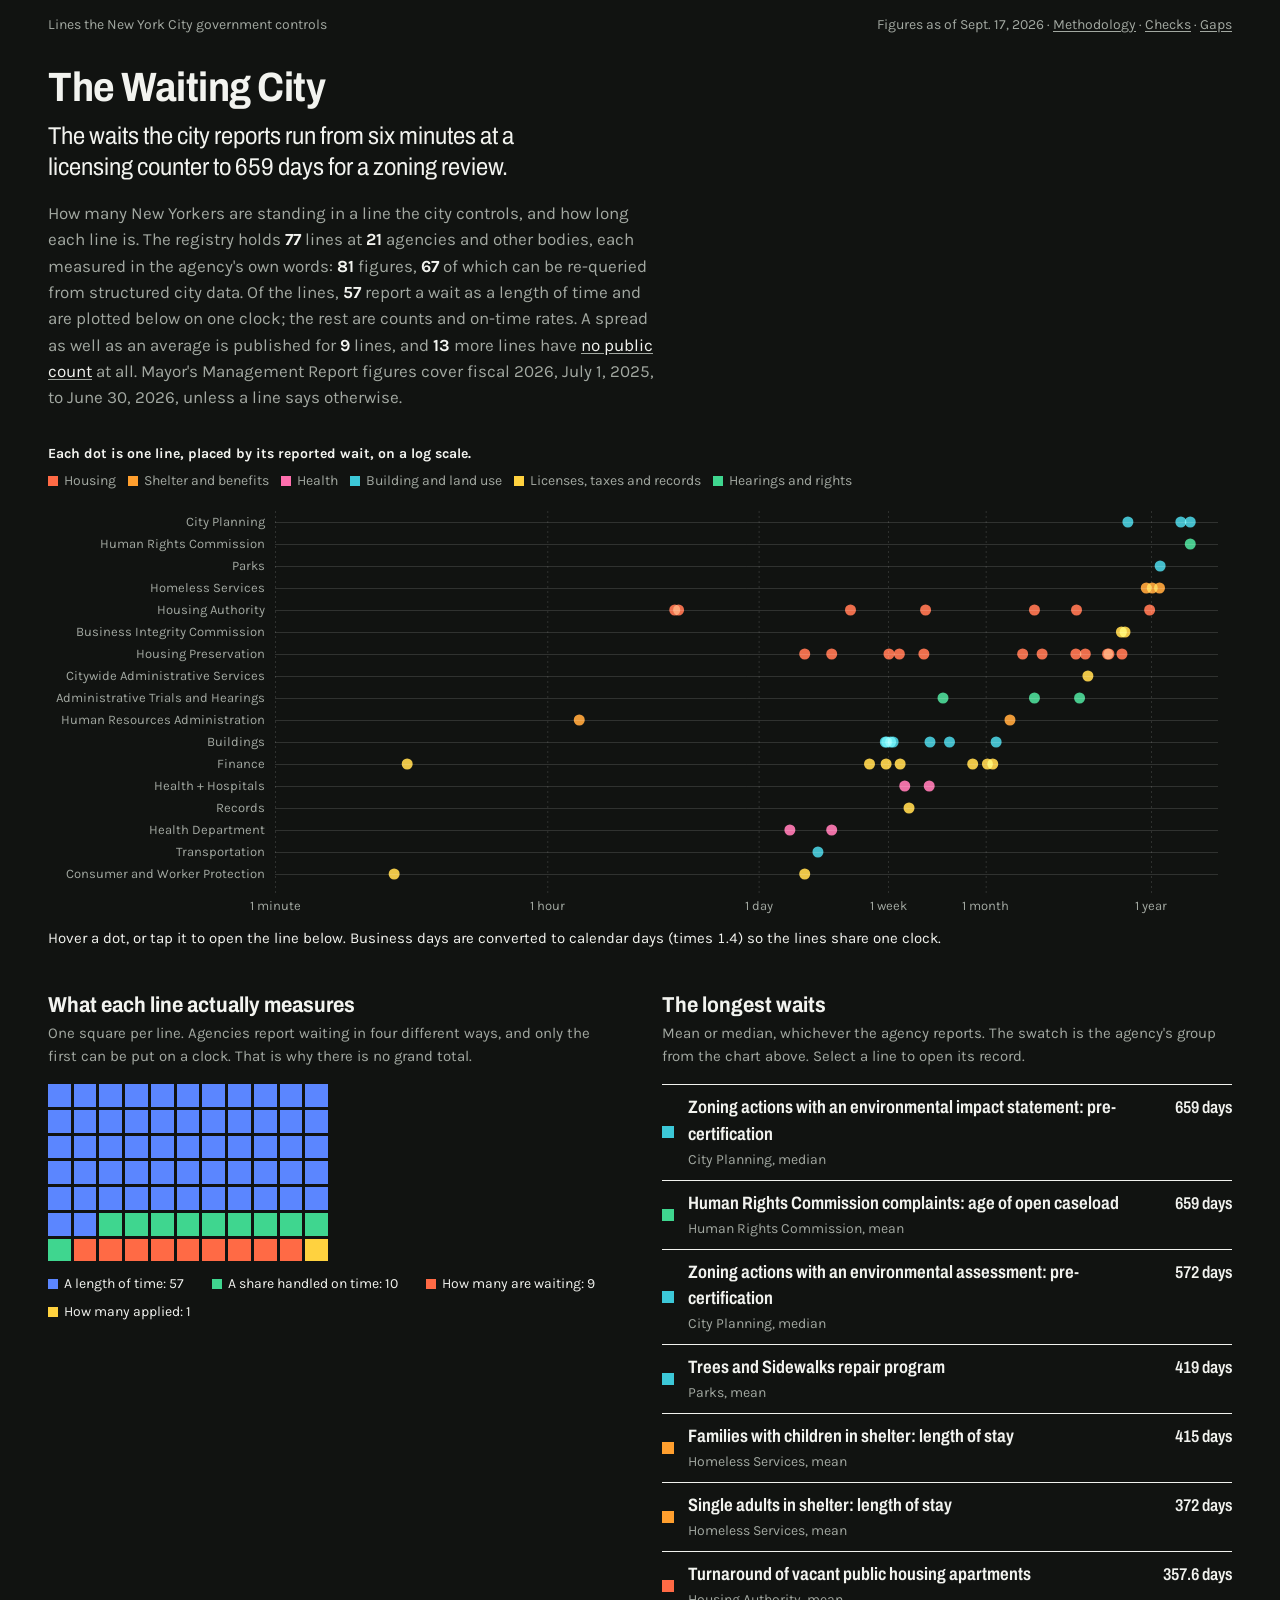
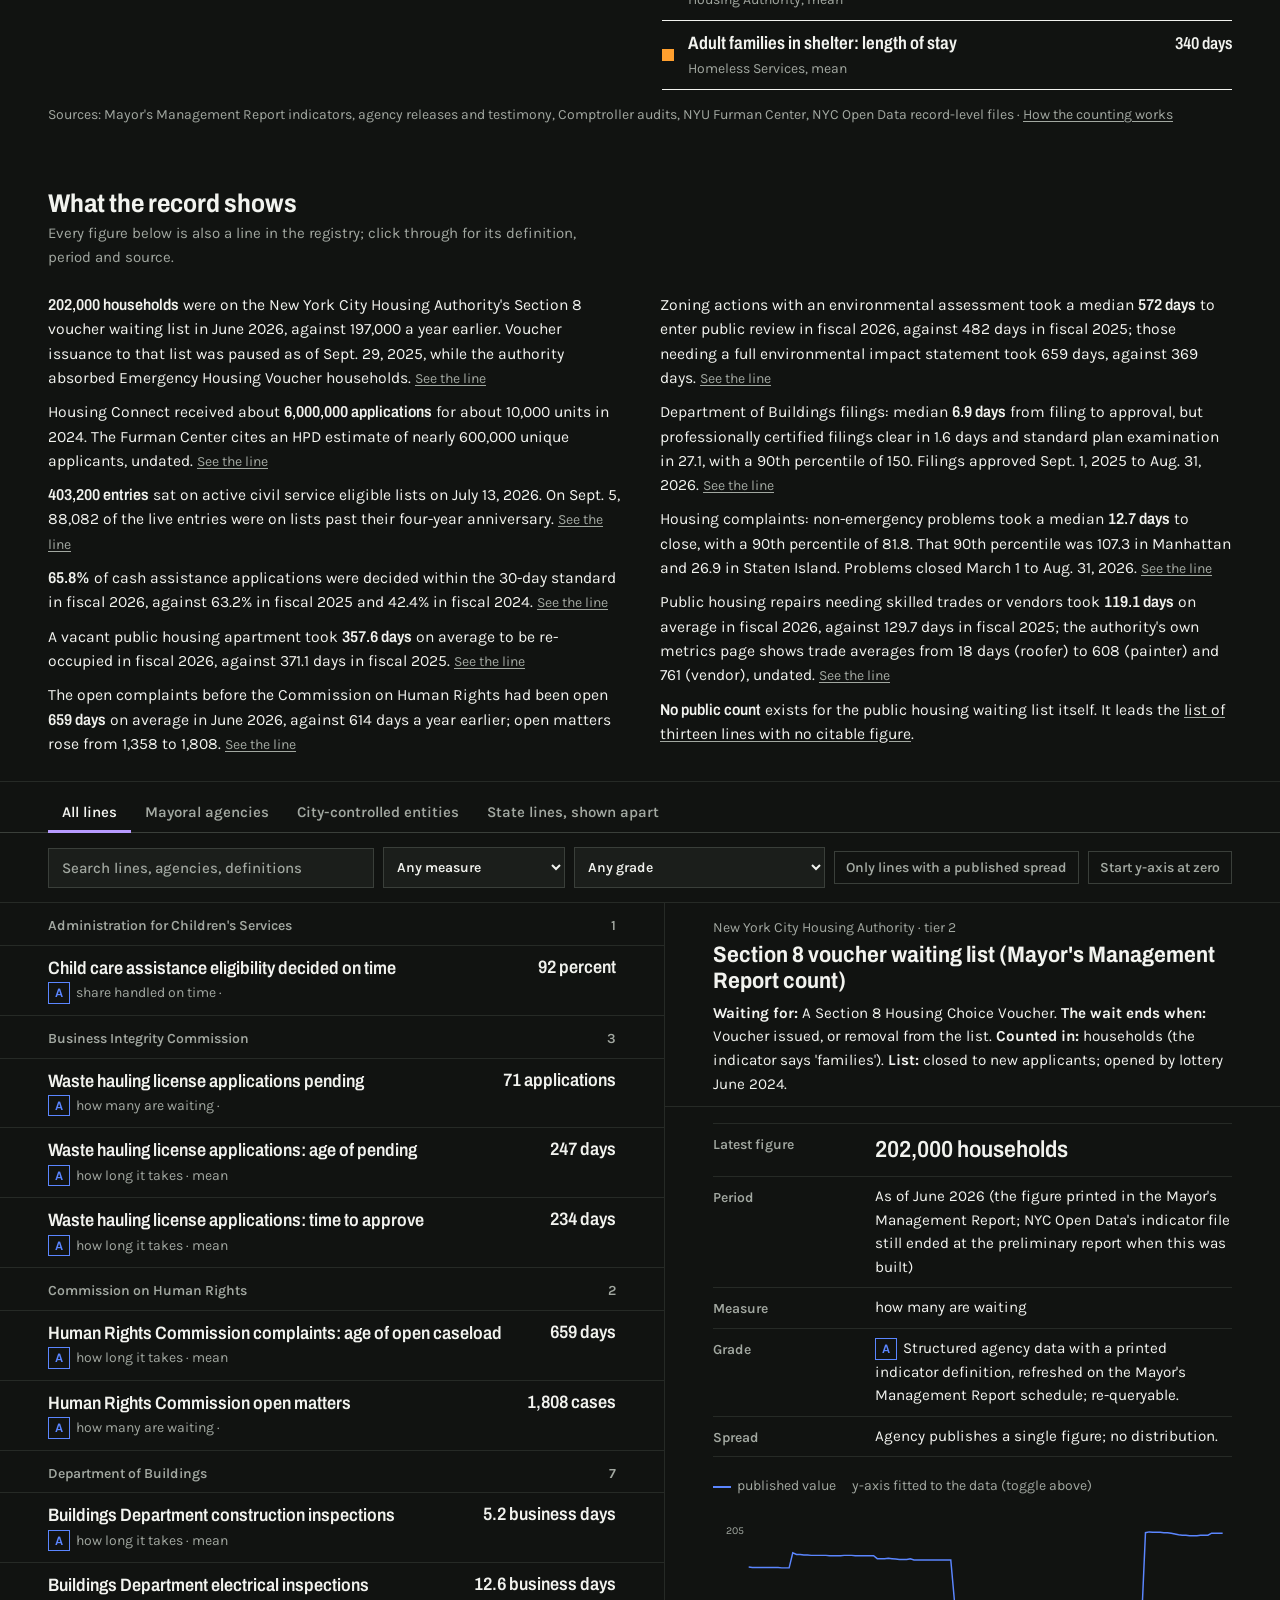
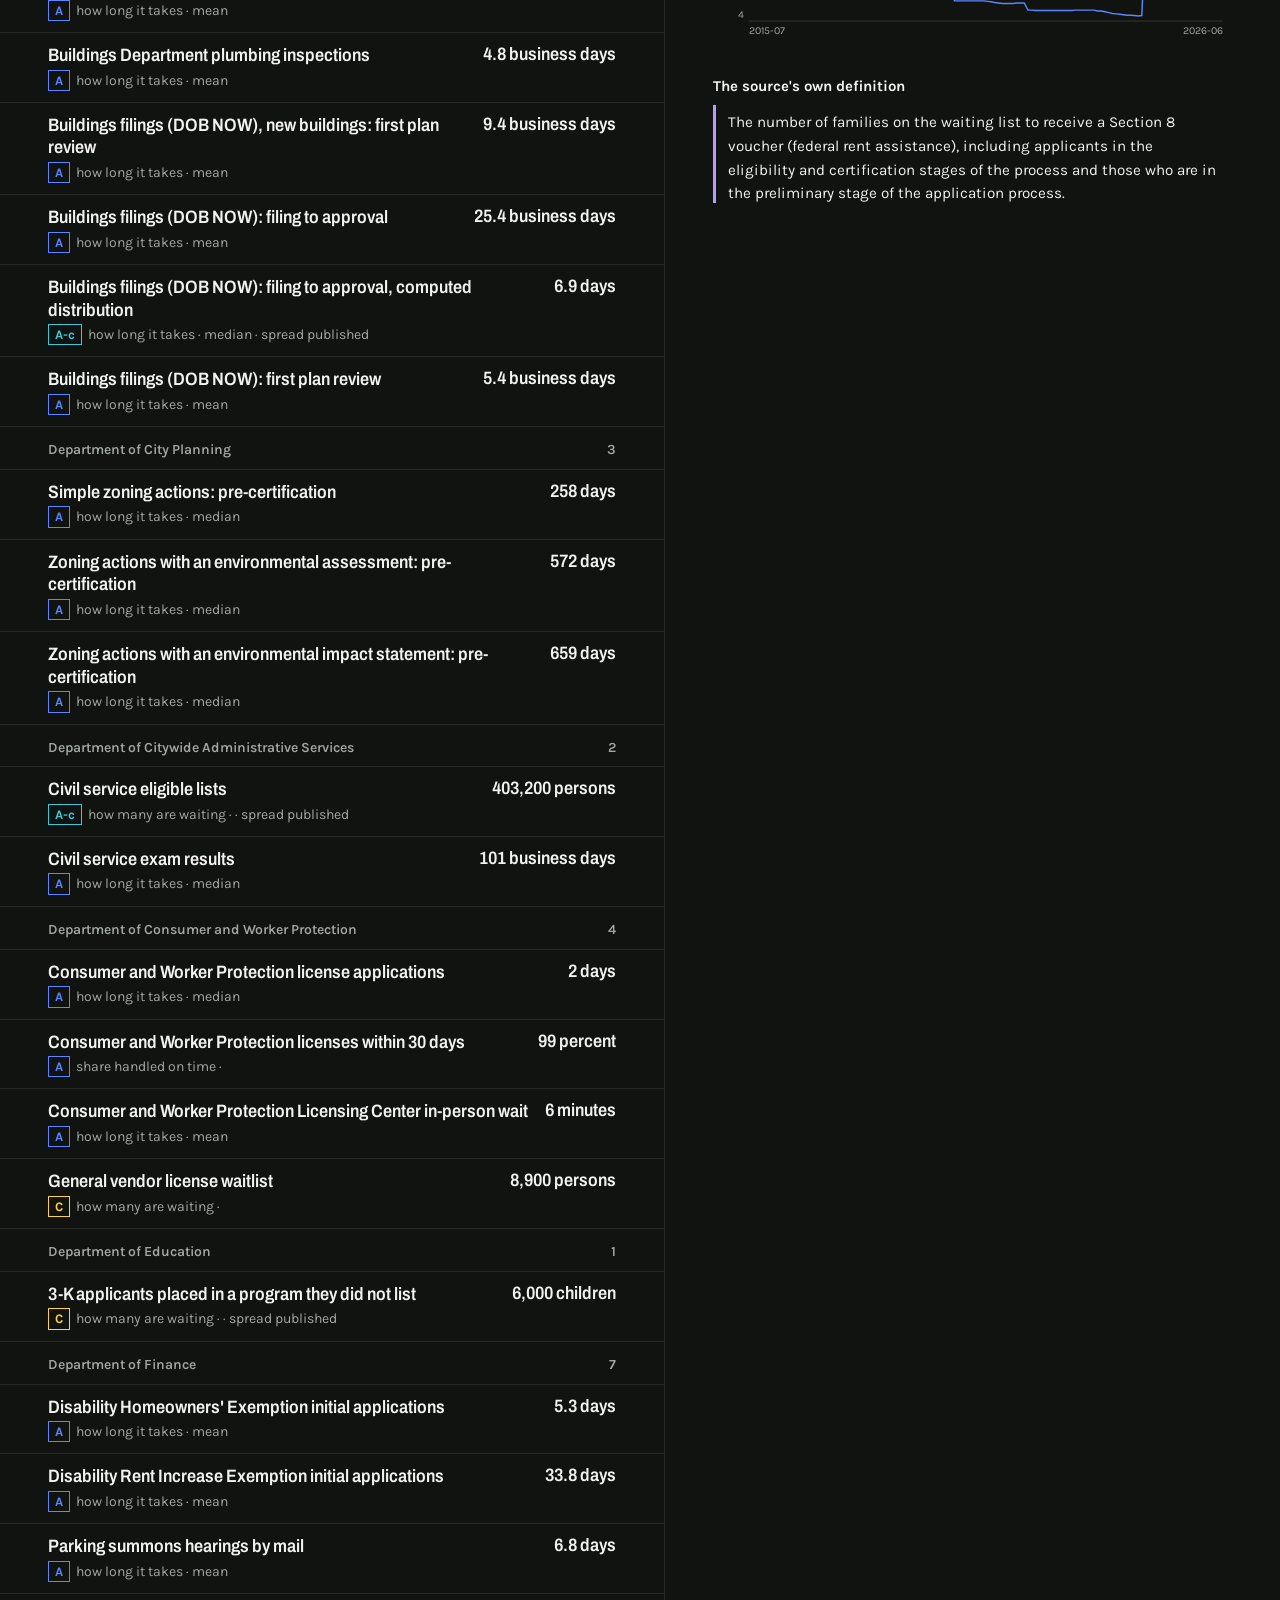
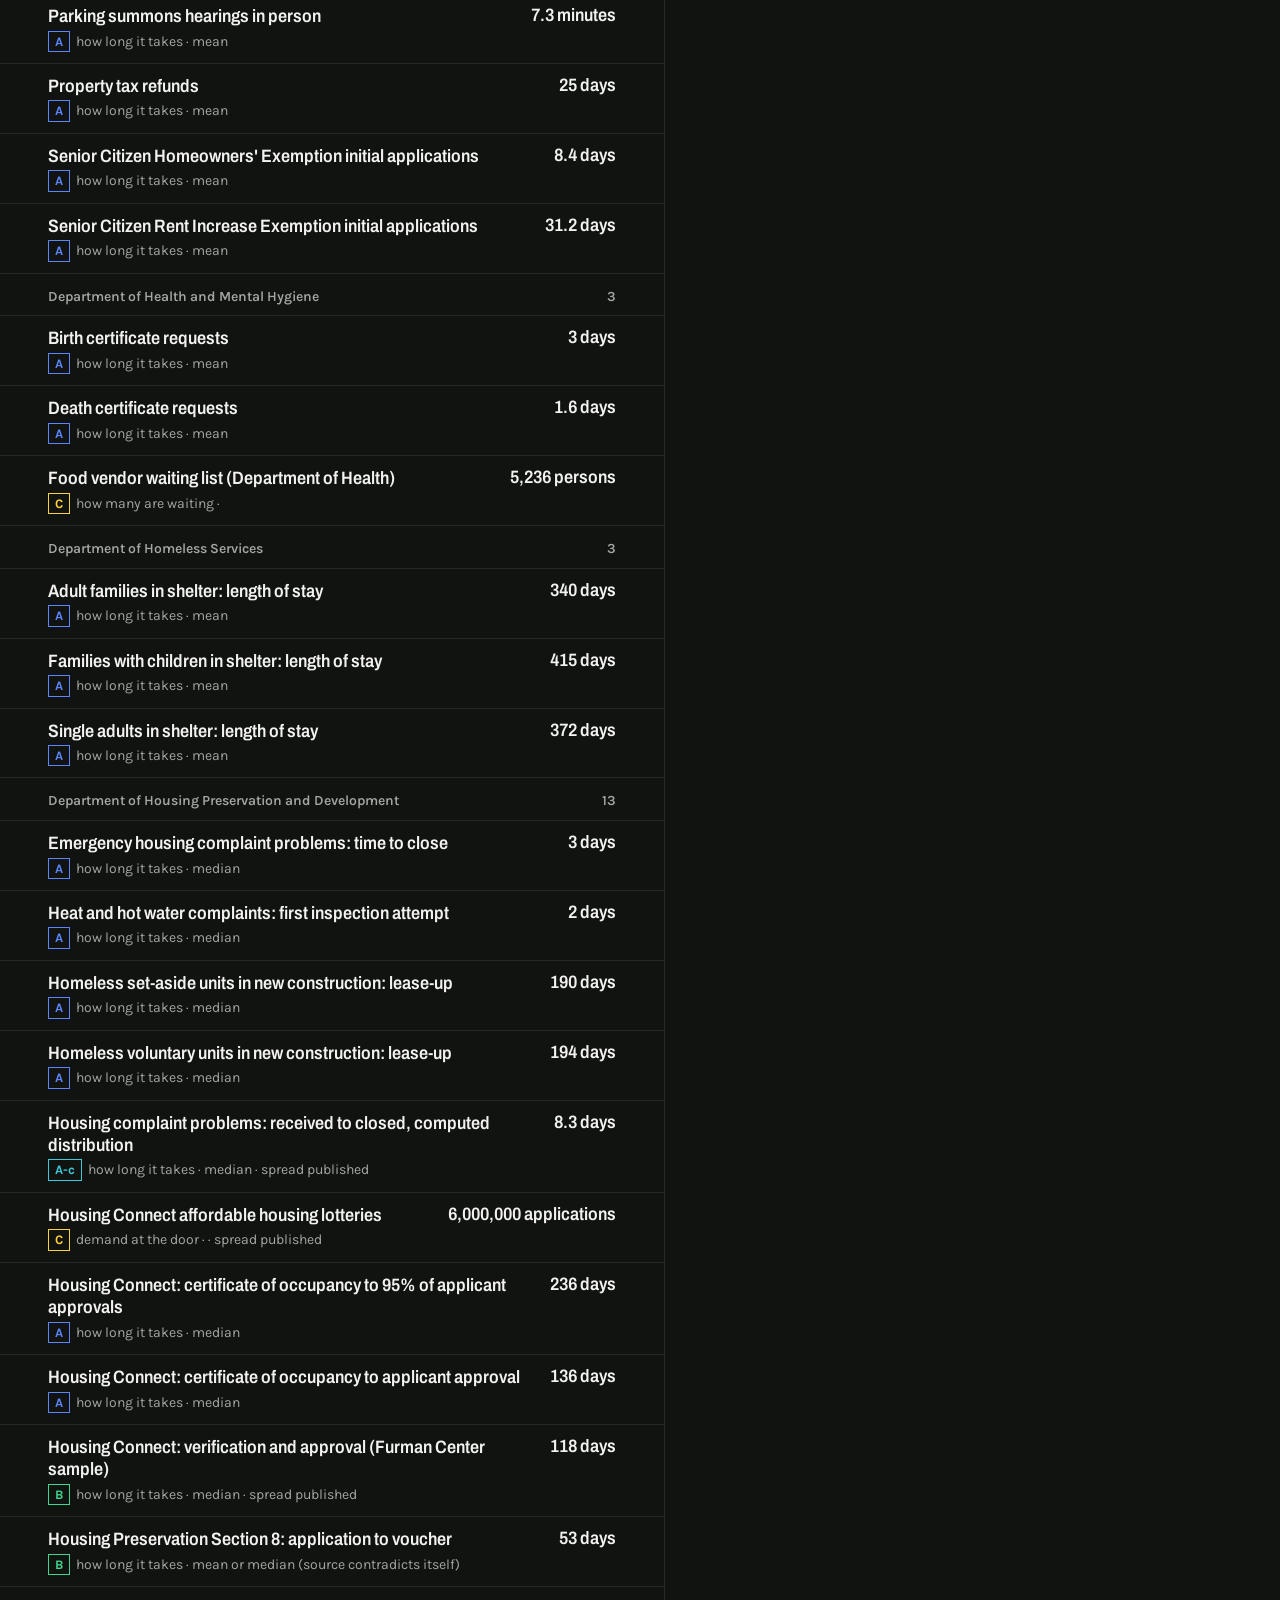
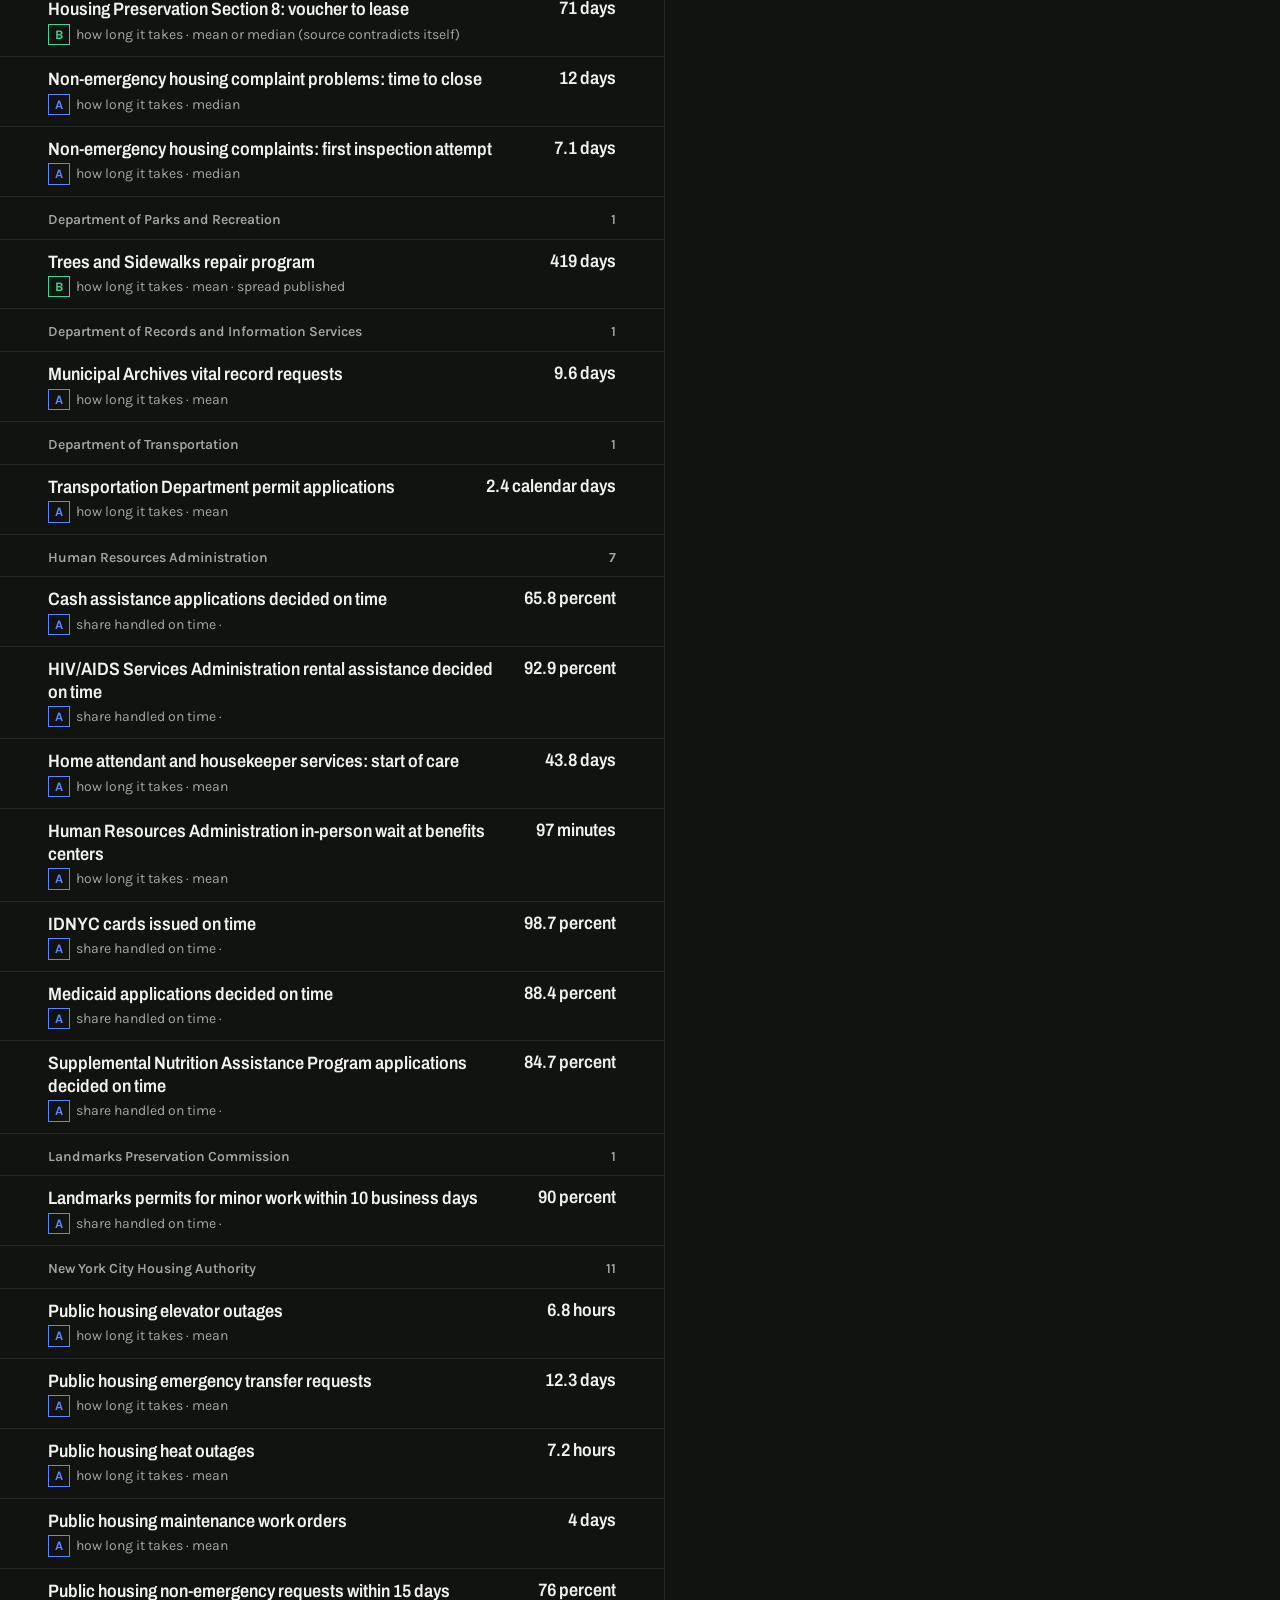
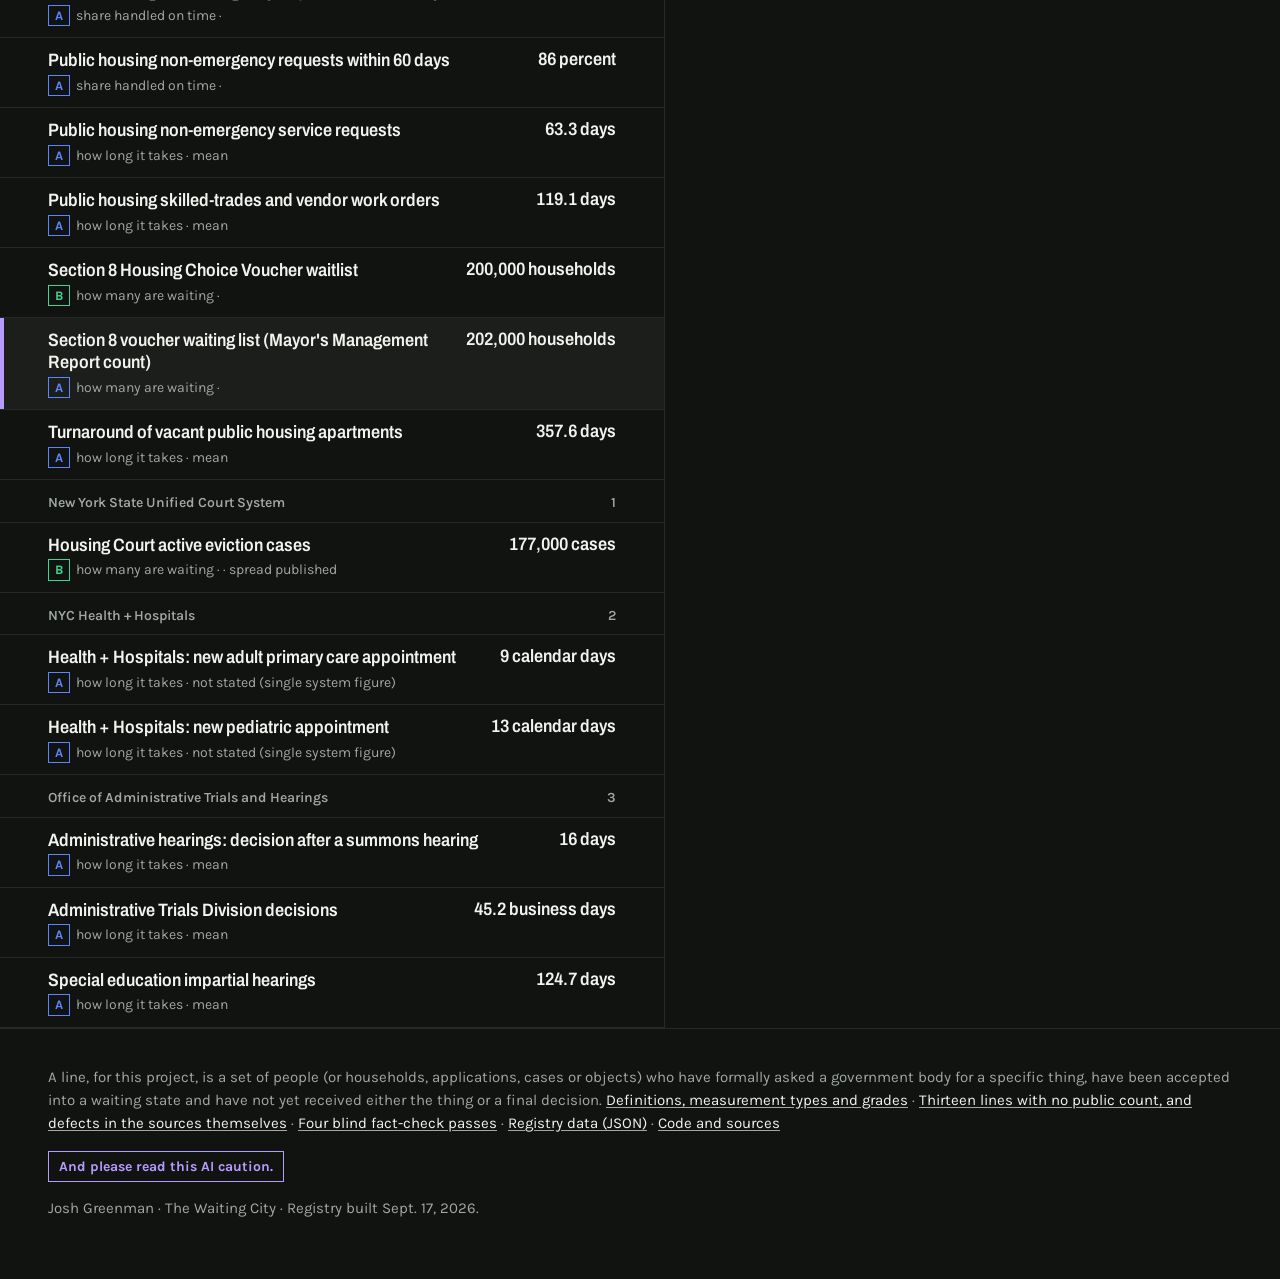
==== commit 8f569a9a: "Move to house style v5 on black: one-clock opening chart, measure waffle, longest waits Opening now " ====
--- a/index.html
+++ b/index.html
@@ -7,75 +7,87 @@
 <meta name="description" content="How many New Yorkers are standing in a line the city controls, and how long each line is. A registry of 77 lines, each measured in the agency's own terms.">
 <link rel="preconnect" href="https://fonts.googleapis.com">
 <link rel="preconnect" href="https://fonts.gstatic.com" crossorigin>
-<link href="https://fonts.googleapis.com/css2?family=Archivo:wght@400;500;600;700&family=Karla:wght@400;500;600;700&display=swap" rel="stylesheet">
+<link href="https://fonts.googleapis.com/css2?family=Archivo:wdth,wght@62..125,400..900&family=Karla:wght@400;500;600;700&display=swap" rel="stylesheet">
 <link rel="stylesheet" href="house.css">
 <style>
-:root{--ink3:#7a4f2f} /* project accent: a dull brick, the colour of a ticket stub */
-.facts{padding:16px 26px 20px;border-bottom:1px solid var(--hair);columns:2;column-gap:40px;max-width:1400px}
+:root{--accent:var(--lilac)} /* project lead ink */
+.fig canvas{width:100%;touch-action:pan-y;cursor:pointer}
+.fig .src{margin:6px 0 0}
+.sec .list .row[data-sel]{cursor:pointer}
+.sec .list .row[data-sel]:hover .nm{text-decoration:underline;text-decoration-color:var(--fg2);text-underline-offset:3px}
+.facts{padding:16px clamp(16px,4vw,48px) 20px;border-bottom:1px solid var(--line2);columns:2;column-gap:40px;max-width:1400px}
 @media(max-width:900px){.facts{columns:1}}
 .facts p{margin:0 0 10px;font-size:.98rem;line-height:1.55;break-inside:avoid}
-.facts p b{font-family:var(--display);font-weight:600;font-variant-numeric:tabular-nums}
-.facts p .per{color:var(--ink2);font-size:.86rem}
-.sechead{padding:9px 26px;border-bottom:1px solid var(--hair);border-top:1px solid var(--ink);font-size:var(--t-micro);letter-spacing:.16em;text-transform:uppercase;font-weight:700;color:var(--ink2);display:flex;justify-content:space-between;gap:12px;flex-wrap:wrap}
-.rec .val{font-family:var(--display);font-weight:600;font-variant-numeric:tabular-nums;float:right;margin-left:12px;font-size:var(--t-rec)}
-.grade{display:inline-block;font-size:var(--t-micro);letter-spacing:.1em;font-weight:700;padding:1px 6px;border:1px solid var(--ink2);color:var(--ink2);margin-right:6px;line-height:1.5}
-.grade.A{border-color:var(--ink1);color:var(--ink1)} .grade.Ac{border-color:var(--ink5);color:var(--ink5)} .grade.B{border-color:var(--ink2c);color:var(--ink2c)} .grade.C{border-color:var(--ink4);color:var(--ink4)} .grade.D{border-color:var(--ink3);color:var(--ink3)}
+.facts p b{font-family:var(--display);font-variation-settings:'wdth' 88;font-weight:600;font-variant-numeric:tabular-nums}
+.facts p .per{color:var(--fg2);font-size:var(--t-small)}
+.sechead{padding:30px clamp(16px,4vw,48px) 8px}
+.sechead h2{margin:0}
+.sechead span{display:block;margin-top:4px;font-size:15px;color:var(--fg2);max-width:62ch}
+.rec .val{font-family:var(--display);font-variation-settings:'wdth' 88;font-weight:600;font-variant-numeric:tabular-nums;float:right;margin-left:12px;font-size:var(--t-rec)}
+.grade{display:inline-block;font-size:var(--t-micro);font-weight:700;padding:0 6px;border:1px solid var(--fg2);color:var(--fg2);margin-right:6px;line-height:1.5}
+.grade.A{border-color:var(--cobalt);color:var(--cobalt)} .grade.Ac{border-color:var(--cyan);color:var(--cyan)} .grade.B{border-color:var(--mint);color:var(--mint)} .grade.C{border-color:var(--sun);color:var(--sun)} .grade.D{border-color:var(--accent);color:var(--accent)}
 .detail{padding:0 0 40px}
-.detail .dh{padding:14px 26px 10px;border-bottom:1px solid var(--hair)}
-.detail .dh .lbl{font-size:var(--t-micro);letter-spacing:.15em;text-transform:uppercase;font-weight:700;color:var(--ink2)}
-.detail .dh h2{margin:3px 0 0;font-family:var(--display);font-size:1.4rem;line-height:1.16;font-weight:700;letter-spacing:-.02em}
-.detail .big{font-family:var(--display);font-weight:600;font-size:1.45rem;letter-spacing:-.02em;font-variant-numeric:tabular-nums}
-.quote{border-left:3px solid var(--ink3);padding:6px 12px;margin:6px 0 10px;font-size:.95rem;line-height:1.55;color:#2c302d}
+.detail .dh{padding:14px clamp(16px,4vw,48px) 10px;border-bottom:1px solid var(--line2)}
+.detail .dh .lbl{font-size:var(--t-small);color:var(--fg2)}
+.detail .dh h2{margin:3px 0 0;font-size:1.4rem;line-height:1.16}
+.detail .big{font-family:var(--display);font-variation-settings:'wdth' 88;font-weight:600;font-size:1.45rem;font-variant-numeric:tabular-nums}
+.per{color:var(--fg2)}
+.quote{border-left:3px solid var(--accent);padding:6px 12px;margin:6px 0 10px;font-size:.95rem;line-height:1.55;color:var(--fg)}
 .spark{width:100%;height:150px;display:block;margin:4px 0 2px}
-.spark .l{fill:none;stroke:var(--ink1);stroke-width:1.6}
-.spark .m{fill:none;stroke:var(--ink4);stroke-width:1.2;stroke-dasharray:3 3}
-.spark .ax{stroke:var(--hair);stroke-width:1}
-.spark text{font-family:var(--sans);font-size:9.5px;fill:var(--ink2);letter-spacing:.06em}
-.legend{font-size:var(--t-micro);letter-spacing:.12em;text-transform:uppercase;font-weight:700;color:var(--ink2);display:flex;gap:16px;flex-wrap:wrap;margin:0 0 6px}
-.legend i{display:inline-block;width:18px;height:0;border-top:2px solid var(--ink1);vertical-align:middle;margin-right:6px}
-.legend i.m{border-top:2px dashed var(--ink4)}
+.spark .l{fill:none;stroke:var(--cobalt);stroke-width:1.8}
+.spark .m{fill:none;stroke:var(--sun);stroke-width:1.3;stroke-dasharray:3 3}
+.spark .ax{stroke:var(--line);stroke-width:1}
+.spark text{font-family:var(--sans);font-size:13px;fill:var(--fg2)}
+.slegend{font-size:var(--t-small);color:var(--fg2);display:flex;gap:6px 16px;flex-wrap:wrap;margin:0 0 6px}
+.slegend i{display:inline-block;width:18px;height:0;border-top:2px solid var(--cobalt);vertical-align:middle;margin-right:6px}
+.slegend i.m{border-top:2px dashed var(--sun)}
 .spreadt{width:100%;border-collapse:collapse;font-size:.9rem;margin:4px 0 8px}
-.spreadt td{padding:4px 10px 4px 0;border-bottom:1px solid var(--hair2);vertical-align:top}
+.spreadt td{padding:4px 10px 4px 0;border-bottom:1px solid var(--line2);vertical-align:top}
 .spreadt td.n{text-align:right;font-variant-numeric:tabular-nums;white-space:nowrap}
 .caveats li{font-size:.94rem;line-height:1.55;margin-bottom:6px}
 .records{margin-top:10px}
 .records table{font-size:.86rem}
-.cbtn{font-size:var(--t-small);letter-spacing:.05em;text-transform:uppercase;font-weight:700;background:none;border:1px solid var(--ink3);color:var(--ink3);padding:6px 10px;cursor:pointer}
-.cbtn:hover{background:var(--ink3);color:var(--paper)}
+.cbtn{font-size:var(--t-small);font-weight:700;background:none;border:1px solid var(--accent);color:var(--accent);padding:6px 10px;cursor:pointer}
+.cbtn:hover{background:var(--accent);color:var(--bg)}
 .caution{display:none}.caution.open{display:block}
-.hmark svg .a{fill:var(--ink1);opacity:.55}.hmark svg .b{fill:var(--ink3);opacity:.6}.hmark svg .c{fill:var(--ink4);opacity:.5}.hmark svg .t{fill:var(--paper)}
 .cols>.col:last-child{position:sticky;top:0;align-self:start;max-height:100vh;overflow:auto}
-.stack{display:none}
-@media(max-width:900px){.cols>.col:last-child{display:none}.stack{display:block}}
+@media(max-width:900px){.cols>.col:last-child{display:none}}
 </style>
 </head>
 <body>
 <div class="sheet">
-  <div class="strip"><span>The Waiting City · every line New Yorkers stand in</span><span>Registry built <span id="built"></span> · <a href="methodology.html">Methodology</a> · <a href="checks.html">Checks</a> · <a href="gaps.html">Gaps</a></span></div>
+  <div class="strip"><span>Lines the New York City government controls</span><span>Figures as of <span id="built"></span> · <a href="methodology.html">Methodology</a> · <a href="checks.html">Checks</a> · <a href="gaps.html">Gaps</a></span></div>
 
   <div class="head">
-    <div class="hmark" aria-hidden="true">
-      <svg viewBox="0 0 300 150">
-        <g transform="rotate(-6 150 75)">
-          <rect class="c" x="118" y="52" width="150" height="56"/>
-          <rect class="b" x="88" y="44" width="150" height="56"/>
-          <rect class="a" x="58" y="36" width="150" height="56"/>
-          <circle class="t" cx="58" cy="64" r="7"/><circle class="t" cx="208" cy="64" r="7"/>
-          <g class="t" font-family="Archivo,sans-serif" font-weight="700" font-size="13"><text x="78" y="70">NOW SERVING</text></g>
-          <rect class="a" x="28" y="28" width="22" height="56"/>
-          <rect class="b" x="8" y="20" width="14" height="56"/>
-        </g>
-      </svg>
-    </div>
     <h1>The Waiting City</h1>
-    <p class="sub">How many New Yorkers are standing in a line the city controls, and how long each line is. Seventy-seven lines, each measured in the agency's own words, each number opening the record it came from. There is no grand total, because the units don't add: a household on a waiting list, an application in a queue and a repair on a work order are different things.</p>
-    <p class="src">Sources: Mayor's Management Report indicators, agency releases and testimony, Comptroller audits, NYU Furman Center, NYC Open Data record-level files · <a href="methodology.html">How the counting works</a></p>
+    <p class="finding">The waits the city reports run from six minutes at a licensing counter to 659 days for a zoning review.</p>
+    <p class="lede" id="lede">How many New Yorkers are standing in a line the city controls, and how long each line is. There is no grand total, because the units don't add: a household on a waiting list, an application in a queue and a repair on a work order are different things.</p>
   </div>
 
-  <div class="capline">Registry as built <b id="built2"></b> · Mayor's Management Report figures are full fiscal 2026, <b>July 1, 2025 to June 30, 2026</b>, from the report released Sept. 17, 2026, unless a line says otherwise</div>
-  <div class="counts" id="counts"></div>
+  <div class="fig">
+    <div class="figcap"><span><b>Each dot is one line, placed by its reported wait, on a log scale.</b></span><span id="groupkey"></span></div>
+    <canvas id="clock" aria-label="Reported waits for each line, grouped by agency, on a log scale from one minute to more than a year"></canvas>
+    <div class="readout" id="clockro" data-def="Hover a dot, or tap it to open the line below. Business days are converted to calendar days (times 1.4) so the lines share one clock."></div>
+  </div>
 
-  <div class="sechead"><span>What the record shows</span><span>Every figure below is also a line in the registry; click through for its definition, period and source</span></div>
+  <section class="sec">
+    <div class="split">
+      <div>
+        <h3>What each line actually measures</h3>
+        <p class="aside">One square per line. Agencies report waiting in four different ways, and only the first can be put on a clock. That is why there is no grand total.</p>
+        <div class="waffle" id="waffle" role="img" aria-label="Lines by what they measure"></div>
+        <div class="legend" id="wafflekey"></div>
+      </div>
+      <div>
+        <h3>The longest waits</h3>
+        <p class="aside">Mean or median, whichever the agency reports. The swatch is the agency's group from the chart above. Select a line to open its record.</p>
+        <div class="list" id="longest"></div>
+      </div>
+    </div>
+    <p class="src">Sources: Mayor's Management Report indicators, agency releases and testimony, Comptroller audits, NYU Furman Center, NYC Open Data record-level files · <a href="methodology.html">How the counting works</a></p>
+  </section>
+
+  <div class="sechead"><h2>What the record shows</h2><span>Every figure below is also a line in the registry; click through for its definition, period and source.</span></div>
   <div class="facts" id="facts"></div>
 
   <div class="tabs" id="tabs">
--- a/house.css
+++ b/house.css
@@ -1,239 +1,231 @@
-/* Vendored from ~/Experiments/house-style/house.css on 2026-09-05. Do not edit here; edit the canonical file and recopy. */
 /* ============================================================
-   HOUSE SYSTEM — muted riso
-   Josh Greenman personal projects. Load this first, then a small
-   per-project block that may override --ink3 and nothing else.
-
-   Fonts (add to <head>):
-   <link href="https://fonts.googleapis.com/css2?family=Archivo:wght@400;500;600;700&family=Karla:wght@400;500;600;700&display=swap" rel="stylesheet">
+   HOUSE SYSTEM v5 — black
+   Josh Greenman personal projects. Adopted 2026-09-23, replacing
+   "muted riso" (kept as house-v4-muted-riso.css), which Josh called drab.
+
+   Fonts (add to <head>; Archivo needs the width axis):
+   <link href="https://fonts.googleapis.com/css2?family=Archivo:wdth,wght@62..125,400..900&family=Karla:wght@400;500;600;700&display=swap" rel="stylesheet">
+
+   THE PAGE OPENS THE SAME WAY EVERY TIME, AND THEN IT DOESN'T:
+     1. a quiet top line: source on the left, date range on the right
+     2. h1: the project's name, modest size
+     3. .finding: one plain sentence saying the main thing. Not a slogan.
+     4. .lede: a short paragraph with the counts written into sentences
+     5. the project's own chart, built from its data, before any tabs
+   After that, anything goes: sections can switch ground (.g-paper,
+   .g-ink with --band), and graphics can use as many of the eight inks
+   as the data needs.
 
    RULES, so this stays itself:
-   - No rounded corners. No box shadows. No gradients. No glass.
-   - No stat cards with huge numbers. Counts are stated flat and small.
-   - No display word plus italic accent word in a warm colour.
-   - No emoji as iconography. No pastel pill badges.
-   - Colour carries meaning only: category, series, state. Never decoration,
-     with the single exception of the header mark.
-   - Type sizes come from the scale below. Do not invent new ones.
+   - Black ground by default. Paper and colour bands are per-section options.
+   - No letterspaced all-caps labels. Labels are sentence case.
+   - No stat tiles with giant numbers. Counts go into sentences.
+   - No display word plus italic accent word in a colour.
+   - No rounded corners, box shadows, gradients or glass.
+   - No emoji as icons, no pill badges with rounded ends.
+   - No monospace, glow or status-light "console" touches. Black here is
+     a printed-poster black, not a terminal.
+   - Colour carries meaning (category, series, state) and may be generous
+     inside graphics. Text stays white or grey.
+   - The headline is not oversold: h1 is the name, .finding is plain.
+
+   Charts drawn in canvas or SVG must read colours from these tokens, not
+   hard-coded hex, so they survive a ground change. Read them with:
+     const s=getComputedStyle(el), t=n=>s.getPropertyValue('--'+n).trim();
+   On black, overlapping marks use 'screen' blending; on paper, 'multiply'
+   (the --blend token says which).
    ============================================================ */
 
-:root{
-  /* Pale neutral stock with the faintest green cast. Deliberately NOT warm
-     cream with a terracotta accent — that combination is Anthropic's own
-     brand palette and reading as "made by a chatbot" is the one thing this
-     system must not do. The ground stays quiet; the inks carry the colour. */
-  --paper:#eceee9;
-  --paper2:#e1e4de;
-  --ink:#1b1e1c;
-  --ink2:#5c625d;
-  --hair:#c7ccc5;
-  --hair2:#d8dcd6;
-
-  /* Five spot inks, used semantically and never decoratively. A project may
-     re-pick --ink3 only. Enough hues that a page reads multicoloured rather
-     than tinted, but all held to the same low chroma so it stays calm. */
-  --ink1:#2d4a86;   /* indigo   — primary category, active state */
-  --ink2c:#4a6b52;  /* moss     — secondary category, bars */
-  --ink3:#8a4a6b;   /* plum     — tertiary / accent, project-overridable */
-  --ink4:#b07326;   /* amber    — emphasis, warnings, highlighted values */
-  --ink5:#2b6f75;   /* teal     — fourth category */
+:root,.g-black{
+  --bg:#111311; --bg2:#1b1e1b; --fg:#f2f3ef; --fg2:#a2a8a1;
+  --line:#3a3f3a; --line2:#262a26; --grid:rgba(255,255,255,.13); --blend:screen;
+  --cobalt:#5b86ff; --vermilion:#ff6a45; --sun:#ffd23f; --mint:#3fd68f;
+  --rose:#ff6fae; --cyan:#3cc8d8; --orange:#ff9f2e; --lilac:#b79bff;
+  --accent:var(--cobalt);   /* the project's lead ink; override per project */
+}
+.g-paper{
+  --bg:#f4f5f2; --bg2:#e7e9e4; --fg:#121412; --fg2:#5a5f5a;
+  --line:#c3c8c1; --line2:#d8dcd6; --grid:rgba(18,20,18,.11); --blend:multiply;
+  --cobalt:#1f4fd6; --vermilion:#d8401f; --sun:#b98d00; --mint:#13925a;
+  --rose:#d23a7e; --cyan:#0f8a99; --orange:#cc6a00; --lilac:#6c4fd0;
+}
+.g-ink{ /* a full colour band; set --band on the element */
+  --bg:var(--band,#ffd23f); --bg2:rgba(0,0,0,.06); --fg:#121412; --fg2:#3d3a2c;
+  --line:rgba(18,20,18,.35); --line2:rgba(18,20,18,.18); --grid:rgba(18,20,18,.16); --blend:multiply;
+  --cobalt:#1c3fae; --vermilion:#b8321a; --sun:#121412; --mint:#0d6e43;
+  --rose:#a92363; --cyan:#0b6874; --orange:#8f4a00; --lilac:#4f36a8;
+}
+/* Legacy names from v4, mapped so older page code keeps working. */
+:root,.g-black,.g-paper,.g-ink{
+  --paper:var(--bg); --paper2:var(--bg2); --ink:var(--fg); --ink2:var(--fg2);
+  --hair:var(--line); --hair2:var(--line2);
+  --ink1:var(--cobalt); --ink2c:var(--mint); --ink3:var(--accent); --ink4:var(--sun); --ink5:var(--cyan);
 
   --sans:'Karla',system-ui,-apple-system,sans-serif;
   --display:'Archivo',system-ui,sans-serif;
-
-  /* type scale — five sizes, no more */
-  --t-micro:9.5px;   /* eyebrow, label, meta */
-  --t-small:10px;    /* strip, tab, footer */
-  --t-body:1.02rem;
-  --t-rec:1.04rem;   /* record title */
-  --t-h1:clamp(1.7rem,3.6vw,2.5rem);
-}
+  /* type scale */
+  --t-micro:13px;   /* meta, axis, footnote */
+  --t-small:14px;   /* labels, tabs, captions */
+  --t-body:17px;
+  --t-rec:1.12rem;
+  --t-find:clamp(1.2rem,1.9vw,1.55rem);
+  --t-h1:clamp(1.9rem,3.2vw,2.6rem);
+}
+:root{color-scheme:dark}
+.g-paper,.g-ink{color-scheme:light}
 
 *{box-sizing:border-box}
 html,body{margin:0;padding:0}
-body{
-  background:var(--paper);color:var(--ink);
-  font-family:var(--sans);font-size:16px;line-height:1.55;
-  -webkit-font-smoothing:antialiased;
-}
-a{color:var(--ink1)}
+body{background:var(--bg);color:var(--fg);font-family:var(--sans);font-size:var(--t-body);line-height:1.55;-webkit-font-smoothing:antialiased}
+a{color:var(--fg);text-decoration-color:var(--fg2);text-underline-offset:2px}
+a:hover{text-decoration-color:var(--fg)}
 button{font-family:inherit}
+:focus-visible{outline:2px solid var(--sun);outline-offset:2px}
+.g-black,.g-paper,.g-ink{background:var(--bg);color:var(--fg)}
 
 /* ---------- shell ---------- */
-.sheet{max-width:1400px;margin:0 auto;background:var(--paper);position:relative}
+.sheet{max-width:1400px;margin:0 auto;position:relative}
+.sec{padding:34px clamp(16px,4vw,48px)}
 .strip{
-  background:var(--paper2);border-bottom:1px solid var(--hair);
-  padding:8px 26px;display:flex;justify-content:space-between;gap:14px;flex-wrap:wrap;
-  font-size:var(--t-small);letter-spacing:.17em;text-transform:uppercase;
-  font-weight:700;color:var(--ink2);
-}
-.strip a{color:var(--ink2);text-decoration:none;border-bottom:1px solid var(--hair)}
-.strip a:hover{color:var(--ink)}
-
-/* ---------- header, with a per-project mark ----------
-   Every project has its own mark in .hmark, a risograph-style screenprint
-   generated for the subject and knocked out to transparency: contour lines
-   for place names, a flock crossing a flight path for bird strikes, struck
-   crates for import refusals, umbrellas for lost property. It is the one
-   place decoration is allowed, and it must say something about the subject.
-   Never a plain circle used as generic ornament.                        */
-/* The mark is taken out of flow and the header reserves room for it with
-   padding. Do not put it in the grid: a row-spanning item stretches the rows
-   and the title floats away from the paragraph beneath it. */
-.head{
-  position:relative;overflow:hidden;
-  padding:26px calc(clamp(150px,22vw,290px) + 52px) 20px 26px;
-}
-.hmark{
-  position:absolute;right:26px;top:26px;
-  width:clamp(150px,22vw,290px);pointer-events:none;
-}
-.hmark svg,.hmark img{width:100%;height:auto;max-height:150px;object-fit:contain;overflow:visible;display:block}
-.hmark svg{mix-blend-mode:multiply}
-@media(max-width:900px){
-  .head{padding-right:26px}
-  .hmark{display:none}
-}
-h1{
-  font-family:var(--display);font-weight:700;margin:0;
-  font-size:var(--t-h1);line-height:1.02;letter-spacing:-.02em;position:relative;z-index:2;
-}
-.sub{position:relative;z-index:2;margin:9px 0 0;max-width:64ch;
-  font-size:var(--t-body);line-height:1.55;color:#333834}
-.src{position:relative;z-index:2;margin:13px 0 0;font-size:var(--t-small);
-  letter-spacing:.13em;text-transform:uppercase;font-weight:700;color:var(--ink2)}
-.src a{color:var(--ink2)}
-
-/* ---------- counts: flat, small, never a card ----------
-   Cells are equal width and equal height, so labels that wrap to two lines
-   do not knock the row out of alignment. Keep labels to three words.
-   Always precede the strip with .capline saying what period it covers —
-   a bare number with no period attached is not a fact.                   */
-.capline{
-  padding:9px 26px;border-top:1px solid var(--ink);background:var(--paper2);
-  font-size:var(--t-micro);letter-spacing:.14em;text-transform:uppercase;
-  font-weight:700;color:var(--ink2);
-}
-.capline b{color:var(--ink);font-weight:700}
-.capline + .counts{border-top:1px solid var(--hair)}
-.counts{display:flex;flex-wrap:wrap;border-top:1px solid var(--ink);border-bottom:1px solid var(--hair)}
-.counts div{
-  flex:1 1 168px;padding:13px 20px 14px;border-right:1px solid var(--hair);
-  display:flex;flex-direction:column;gap:6px;min-height:76px;
-}
-.counts div:last-child{border-right:0}
-.counts b{display:block;font-family:var(--display);font-weight:600;font-size:1.45rem;
-  line-height:1;letter-spacing:-.02em;font-variant-numeric:tabular-nums}
-.counts span{font-size:var(--t-micro);letter-spacing:.12em;text-transform:uppercase;
-  font-weight:700;color:var(--ink2);line-height:1.35;max-width:20ch;text-wrap:balance}
+  padding:14px clamp(16px,4vw,48px) 0;display:flex;justify-content:space-between;gap:6px 16px;flex-wrap:wrap;
+  font-size:var(--t-small);color:var(--fg2);
+}
+.strip a{color:var(--fg2)}
+.strip a:hover{color:var(--fg)}
+
+/* ---------- opening ---------- */
+.head{position:relative;padding:30px clamp(16px,4vw,48px) 6px}
+.hmark{display:none} /* v4 corner marks were made for paper; the opening chart replaces them */
+h1{font-family:var(--display);font-variation-settings:'wdth' 88;font-weight:700;margin:0;
+  font-size:var(--t-h1);line-height:1.05;letter-spacing:-.012em}
+.finding{font-family:var(--display);font-variation-settings:'wdth' 88;font-weight:400;font-size:var(--t-find);
+  line-height:1.3;margin:12px 0 0;max-width:40ch;text-wrap:pretty}
+.sub,.lede{margin:16px 0 0;max-width:62ch;font-size:var(--t-body);line-height:1.55;color:var(--fg2)}
+.sub b,.lede b{color:var(--fg);font-weight:700}
+.src{margin:14px 0 0;font-size:var(--t-small);color:var(--fg2)}
+.src a{color:var(--fg2)}
+
+/* ---------- figures ---------- */
+.fig{padding:26px clamp(16px,4vw,48px) 8px}
+.figcap{display:flex;justify-content:space-between;flex-wrap:wrap;gap:6px 20px;font-size:var(--t-small);color:var(--fg2);margin:0 0 8px}
+.figcap b{color:var(--fg)}
+.key{display:inline-flex;align-items:center;gap:6px;margin-right:12px;white-space:nowrap;font-size:var(--t-small)}
+.key i{width:10px;height:10px;display:inline-block}
+.readout{font-size:15px;min-height:1.6em;margin-top:8px;font-variant-numeric:tabular-nums}
+.readout b{color:var(--sun)}
+canvas{display:block;max-width:100%}
+.split{display:grid;grid-template-columns:minmax(0,1fr) minmax(0,1fr);gap:28px 44px}
+@media(max-width:760px){.split{grid-template-columns:1fr}}
+.pair{display:grid;grid-template-columns:1fr 1fr;gap:18px}
+@media(max-width:560px){.pair{grid-template-columns:1fr}}
+h2{font-family:var(--display);font-variation-settings:'wdth' 88;font-weight:700;font-size:1.6rem;line-height:1.12;margin:0 0 6px}
+h3{font-family:var(--display);font-variation-settings:'wdth' 88;font-weight:700;font-size:1.35rem;line-height:1.15;margin:0 0 4px}
+h4{font-size:15px;font-weight:700;margin:0 0 6px}
+.aside{font-size:15px;color:var(--fg2);margin:0 0 16px;max-width:62ch}
+/* heat grid: set background per cell from a ramp between --bg and an ink */
+.heat{display:grid;gap:2px;font-size:var(--t-micro)}
+.heat .h{color:var(--fg2);text-align:center}
+.heat .n{padding-right:8px;white-space:nowrap;overflow:hidden;text-overflow:ellipsis;font-weight:600;align-self:center}
+.heat .c{min-height:14px;display:block}
+/* one square per item */
+.waffle{display:grid;grid-template-columns:repeat(11,1fr);gap:3px;max-width:280px}
+.waffle i{aspect-ratio:1;display:block}
+.legend{display:flex;flex-wrap:wrap;gap:6px 16px;font-size:var(--t-small);margin-top:12px}
+/* keyed list */
+.list .row{display:grid;grid-template-columns:14px minmax(0,1fr) auto;gap:12px;align-items:baseline;padding:9px 0;border-top:1.5px solid var(--fg)}
+.list .row:last-child{border-bottom:1.5px solid var(--fg)}
+.list .sw{width:12px;height:12px;display:block;align-self:center}
+.list .nm{font-family:var(--display);font-variation-settings:'wdth' 80;font-weight:650;font-size:var(--t-rec);line-height:1.15}
+.list .sub{display:block;margin:2px 0 0;font-size:var(--t-small);color:var(--fg2)}
+.list .num{font-family:var(--display);font-variation-settings:'wdth' 80;font-weight:600;font-variant-numeric:tabular-nums;text-align:right}
+
+/* ---------- counts: legacy row, kept quiet. Prefer writing counts into .lede ---------- */
+.capline{padding:10px clamp(16px,4vw,48px) 0;font-size:var(--t-small);color:var(--fg2)}
+.capline b{color:var(--fg);font-weight:700}
+.counts{display:flex;flex-wrap:wrap;gap:4px 28px;padding:8px clamp(16px,4vw,48px) 14px}
+.counts div{display:flex;align-items:baseline;gap:7px}
+.counts b{font-family:var(--display);font-variation-settings:'wdth' 88;font-weight:600;font-size:1.05rem;font-variant-numeric:tabular-nums}
+.counts span{font-size:var(--t-small);color:var(--fg2)}
 
 /* ---------- tabs ---------- */
-.tabs{display:flex;flex-wrap:wrap;border-bottom:1px solid var(--hair);background:var(--paper)}
-.tabs button{
-  font-size:var(--t-small);letter-spacing:.15em;text-transform:uppercase;font-weight:700;
-  background:none;border:0;border-right:1px solid var(--hair);color:var(--ink2);
-  padding:11px 16px;cursor:pointer;
-}
-.tabs button:hover{color:var(--ink)}
-.tabs button.on{background:var(--ink1);color:var(--paper)}
+.tabs{display:flex;flex-wrap:wrap;gap:0;padding:0 clamp(16px,4vw,48px);border-bottom:1px solid var(--line);margin-top:10px}
+.tabs button{font-size:15px;font-weight:600;background:none;border:0;border-bottom:3px solid transparent;
+  color:var(--fg2);padding:11px 14px 9px;cursor:pointer;margin-bottom:-1px}
+.tabs button:hover{color:var(--fg)}
+.tabs button.on{color:var(--fg);border-bottom-color:var(--accent)}
 
 /* ---------- controls ---------- */
-.controls{display:flex;gap:9px;flex-wrap:wrap;align-items:center;
-  padding:13px 26px;border-bottom:1px solid var(--hair)}
+.controls{display:flex;gap:9px;flex-wrap:wrap;align-items:center;padding:14px clamp(16px,4vw,48px);border-bottom:1px solid var(--line2)}
 input[type=search],input[type=text]{
-  flex:1 1 260px;min-width:190px;font-family:var(--sans);font-size:14.5px;font-weight:500;
-  padding:10px 13px;border:1px solid var(--ink);background:#fff;color:var(--ink);border-radius:0;outline:none;
-}
-input[type=search]:focus,input[type=text]:focus{box-shadow:inset 0 0 0 2px var(--ink3)}
-select{
-  font-family:var(--sans);font-size:10.5px;font-weight:700;letter-spacing:.1em;text-transform:uppercase;
-  padding:10px 9px;border:1px solid var(--ink);background:#fff;color:var(--ink);border-radius:0;
-}
-.chip{
-  font-size:var(--t-small);letter-spacing:.11em;text-transform:uppercase;font-weight:700;
-  padding:7px 11px;border:1px solid var(--hair);background:transparent;color:var(--ink2);
-  cursor:pointer;border-radius:0;
-}
-.chip:hover{border-color:var(--ink);color:var(--ink)}
-.chip[aria-pressed=true]{background:var(--ink);color:var(--paper);border-color:var(--ink)}
+  flex:1 1 260px;min-width:0;font-family:var(--sans);font-size:15px;font-weight:500;
+  padding:10px 13px;border:1px solid var(--line);background:var(--bg2);color:var(--fg);border-radius:0;outline:none}
+input[type=search]:focus,input[type=text]:focus{border-color:var(--fg)}
+input::placeholder{color:var(--fg2)}
+select{font-family:var(--sans);font-size:14px;font-weight:600;padding:10px 9px;border:1px solid var(--line);
+  background:var(--bg2);color:var(--fg);border-radius:0}
+.chip{font-size:var(--t-small);font-weight:600;padding:7px 11px;border:1px solid var(--line);background:transparent;
+  color:var(--fg2);cursor:pointer;border-radius:0}
+.chip:hover{border-color:var(--fg);color:var(--fg)}
+.chip[aria-pressed=true]{background:var(--fg);color:var(--bg);border-color:var(--fg)}
 
 /* ---------- panels and columns ---------- */
 .cols{display:grid;grid-template-columns:1.08fr 1fr}
 @media(max-width:900px){.cols{grid-template-columns:1fr}}
 .cols>.col{padding:0;min-width:0}
-.cols>.col:first-child{border-right:1px solid var(--hair)}
-.colhead{
-  display:flex;justify-content:space-between;align-items:center;gap:12px;
-  padding:9px 26px;border-bottom:1px solid var(--hair);
-  font-size:var(--t-micro);letter-spacing:.16em;text-transform:uppercase;
-  font-weight:700;color:var(--ink2);
-}
-.pad{padding:14px 26px 24px}
+.cols>.col:first-child{border-right:1px solid var(--line2)}
+@media(max-width:900px){.cols>.col:first-child{border-right:0}}
+.colhead{display:flex;justify-content:space-between;align-items:center;gap:12px;
+  padding:12px clamp(16px,4vw,48px) 8px;font-size:var(--t-small);font-weight:600;color:var(--fg2);border-bottom:1px solid var(--line2)}
+.pad{padding:16px clamp(16px,4vw,48px) 26px}
 
 /* ---------- records ---------- */
-.rec{
-  display:block;width:100%;text-align:left;background:none;border:0;
-  border-bottom:1px solid var(--hair);padding:11px 26px;cursor:pointer;
-  font-family:inherit;color:inherit;
-}
-.rec:hover{background:var(--paper2)}
-.rec.sel{background:var(--paper2);box-shadow:inset 4px 0 0 var(--ink1)}
-.rec b{font-family:var(--display);font-weight:600;font-size:var(--t-rec);display:block;
-  letter-spacing:-.012em;line-height:1.25}
-.rec .meta{font-style:normal;font-size:var(--t-micro);letter-spacing:.1em;text-transform:uppercase;
-  font-weight:700;color:var(--ink2);display:block;margin-top:3px}
-.pill{display:inline-block;padding:1px 7px;margin-right:7px;color:var(--paper);background:var(--ink2c)}
-.pill.c{background:var(--ink1)}
-.pill.o{background:var(--ink3);color:var(--ink)}
+.rec{display:block;width:100%;text-align:left;background:none;border:0;border-bottom:1px solid var(--line2);
+  padding:11px clamp(16px,4vw,48px);cursor:pointer;font-family:inherit;color:inherit}
+.rec:hover{background:var(--bg2)}
+.rec.sel{background:var(--bg2);box-shadow:inset 4px 0 0 var(--accent)}
+.rec b{font-family:var(--display);font-variation-settings:'wdth' 88;font-weight:600;font-size:var(--t-rec);display:block;line-height:1.25}
+.rec .meta{font-style:normal;font-size:var(--t-small);color:var(--fg2);display:block;margin-top:3px}
+.pill{display:inline-block;padding:0 6px;margin-right:7px;color:#111311;background:var(--mint);font-weight:700}
+.pill.c{background:var(--cobalt)}
+.pill.o{background:var(--accent)}
 
 /* ---------- bars ---------- */
 .brow{display:flex;align-items:center;gap:11px;padding:6px 0}
-.brow span{width:96px;font-size:.92rem;font-weight:600;flex:none}
-.brow i{height:12px;display:block;background:var(--ink2c);mix-blend-mode:multiply;opacity:.85}
-.brow u{text-decoration:none;font-family:var(--display);font-weight:600;margin-left:auto;
-  font-variant-numeric:tabular-nums;font-size:.92rem}
+.brow span{width:110px;font-size:.94rem;font-weight:600;flex:none}
+.brow i{height:12px;display:block;background:var(--accent)}
+.brow u{text-decoration:none;font-family:var(--display);font-weight:600;margin-left:auto;font-variant-numeric:tabular-nums;font-size:.94rem}
 
 /* ---------- tables ---------- */
-table.h{width:100%;border-collapse:collapse;font-size:.9rem}
-table.h th{font-size:var(--t-micro);letter-spacing:.14em;text-transform:uppercase;font-weight:700;
-  color:var(--ink2);text-align:left;padding:6px 10px 6px 0;border-bottom:1px solid var(--ink)}
-table.h td{padding:6px 10px 6px 0;border-bottom:1px solid var(--hair2)}
+table.h{width:100%;border-collapse:collapse;font-size:.94rem}
+table.h th{font-size:var(--t-small);font-weight:700;color:var(--fg2);text-align:left;padding:7px 10px 7px 0;border-bottom:1.5px solid var(--fg)}
+table.h td{padding:7px 10px 7px 0;border-bottom:1px solid var(--line2)}
 table.h td.n,table.h th.n{text-align:right;font-variant-numeric:tabular-nums}
 
 /* ---------- drawer for a single record ---------- */
 .drawer{position:fixed;inset:0;z-index:900;display:none}
 .drawer.open{display:block}
-.drawer .scrim{position:absolute;inset:0;background:rgba(34,31,26,.5)}
-.drawer .panel{position:absolute;top:0;right:0;height:100%;width:min(720px,100%);
-  background:var(--paper);border-left:1px solid var(--ink);overflow:auto}
-.drawer .dhead{position:sticky;top:0;background:var(--paper2);border-bottom:1px solid var(--ink);
-  padding:12px 22px;display:flex;justify-content:space-between;gap:14px;align-items:flex-start;z-index:2}
-.drawer .dhead .lbl{font-size:var(--t-micro);letter-spacing:.15em;text-transform:uppercase;
-  font-weight:700;color:var(--ink2)}
-.drawer .dhead h2{margin:3px 0 0;font-family:var(--display);font-size:1.4rem;line-height:1.16;
-  font-weight:700;letter-spacing:-.02em}
-.xbtn{font-size:19px;line-height:1;background:none;border:1px solid var(--ink);
-  width:32px;height:32px;cursor:pointer;color:var(--ink);flex:none}
+.drawer .scrim{position:absolute;inset:0;background:rgba(0,0,0,.6)}
+.drawer .panel{position:absolute;top:0;right:0;height:100%;width:min(720px,100%);background:var(--bg);border-left:1px solid var(--line);overflow:auto}
+.drawer .dhead{position:sticky;top:0;background:var(--bg2);border-bottom:1px solid var(--line);
+  padding:14px 22px;display:flex;justify-content:space-between;gap:14px;align-items:flex-start;z-index:2}
+.drawer .dhead .lbl{font-size:var(--t-small);color:var(--fg2)}
+.drawer .dhead h2{margin:3px 0 0;font-size:1.4rem;line-height:1.16}
+.xbtn{font-size:19px;line-height:1;background:none;border:1px solid var(--line);width:32px;height:32px;cursor:pointer;color:var(--fg);flex:none}
+.xbtn:hover{border-color:var(--fg)}
 .dbody{padding:18px 22px 60px}
-dl.f{margin:0 0 18px;border-top:1px solid var(--hair)}
-dl.f>div{display:grid;grid-template-columns:150px 1fr;gap:12px;padding:8px 0;
-  border-bottom:1px solid var(--hair2);font-size:.94rem}
-dl.f dt{font-size:var(--t-micro);letter-spacing:.13em;text-transform:uppercase;
-  color:var(--ink2);font-weight:700;padding-top:3px}
+dl.f{margin:0 0 18px;border-top:1px solid var(--line2)}
+dl.f>div{display:grid;grid-template-columns:150px 1fr;gap:12px;padding:8px 0;border-bottom:1px solid var(--line2);font-size:.95rem}
+dl.f dt{font-size:var(--t-small);color:var(--fg2);font-weight:600;padding-top:2px}
 dl.f dd{margin:0}
 @media(max-width:560px){dl.f>div{grid-template-columns:1fr;gap:2px}}
-.narr h4{font-size:var(--t-micro);letter-spacing:.16em;text-transform:uppercase;color:var(--ink2);
-  font-weight:700;margin:20px 0 7px;padding-bottom:5px;border-bottom:1px solid var(--hair)}
+.narr h4{font-size:15px;font-weight:700;margin:22px 0 7px}
 .narr p{margin:0 0 11px;font-size:1rem;line-height:1.62}
-.srcbtn{display:inline-block;font-size:var(--t-small);letter-spacing:.11em;text-transform:uppercase;
-  font-weight:700;border:1px solid var(--ink);padding:9px 13px;text-decoration:none;
-  color:var(--ink);margin-top:8px}
-.srcbtn:hover{background:var(--ink);color:var(--paper)}
+.srcbtn{display:inline-block;font-size:var(--t-small);font-weight:700;border:1px solid var(--fg);padding:9px 13px;
+  text-decoration:none;color:var(--fg);margin-top:8px}
+.srcbtn:hover{background:var(--fg);color:var(--bg)}
 
 /* ---------- footer ---------- */
-.foot{padding:14px 26px 40px;border-top:1px solid var(--hair);font-size:.9rem;color:var(--ink2)}
-.foot a{color:var(--ink)}
-.caution{font-size:var(--t-small);letter-spacing:.05em;text-transform:uppercase;font-weight:700;
-  color:var(--ink2);border:1px dashed var(--hair);padding:9px 12px;margin:0 0 14px;
-  max-width:90ch;line-height:1.7}
-.empty{padding:36px 26px;color:var(--ink2);font-size:.95rem}
+.foot{padding:22px clamp(16px,4vw,48px) 44px;border-top:1px solid var(--line2);font-size:.94rem;color:var(--fg2)}
+.foot a{color:var(--fg)}
+.caution{font-size:var(--t-small);color:var(--fg2);border-left:3px solid var(--sun);padding:6px 0 6px 12px;margin:0 0 14px;max-width:80ch;line-height:1.55}
+.empty{padding:36px clamp(16px,4vw,48px);color:var(--fg2);font-size:.95rem}
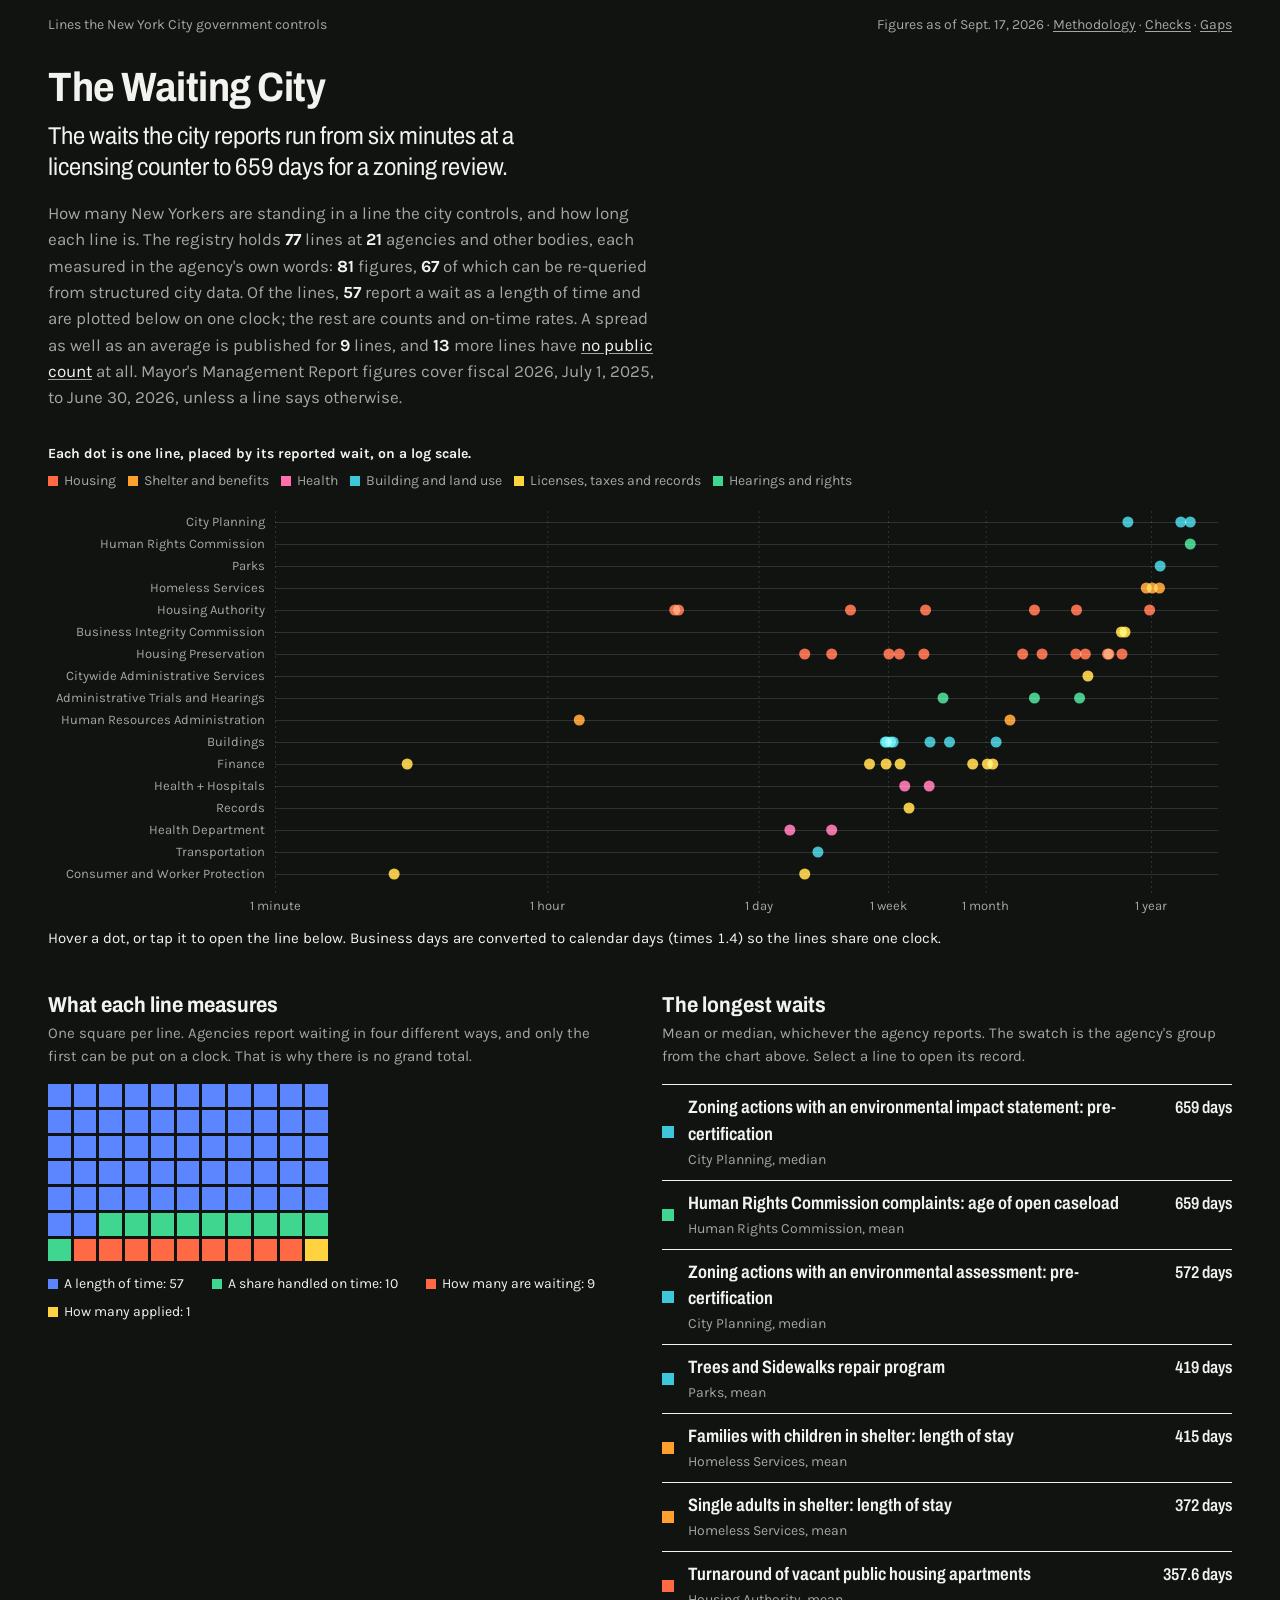
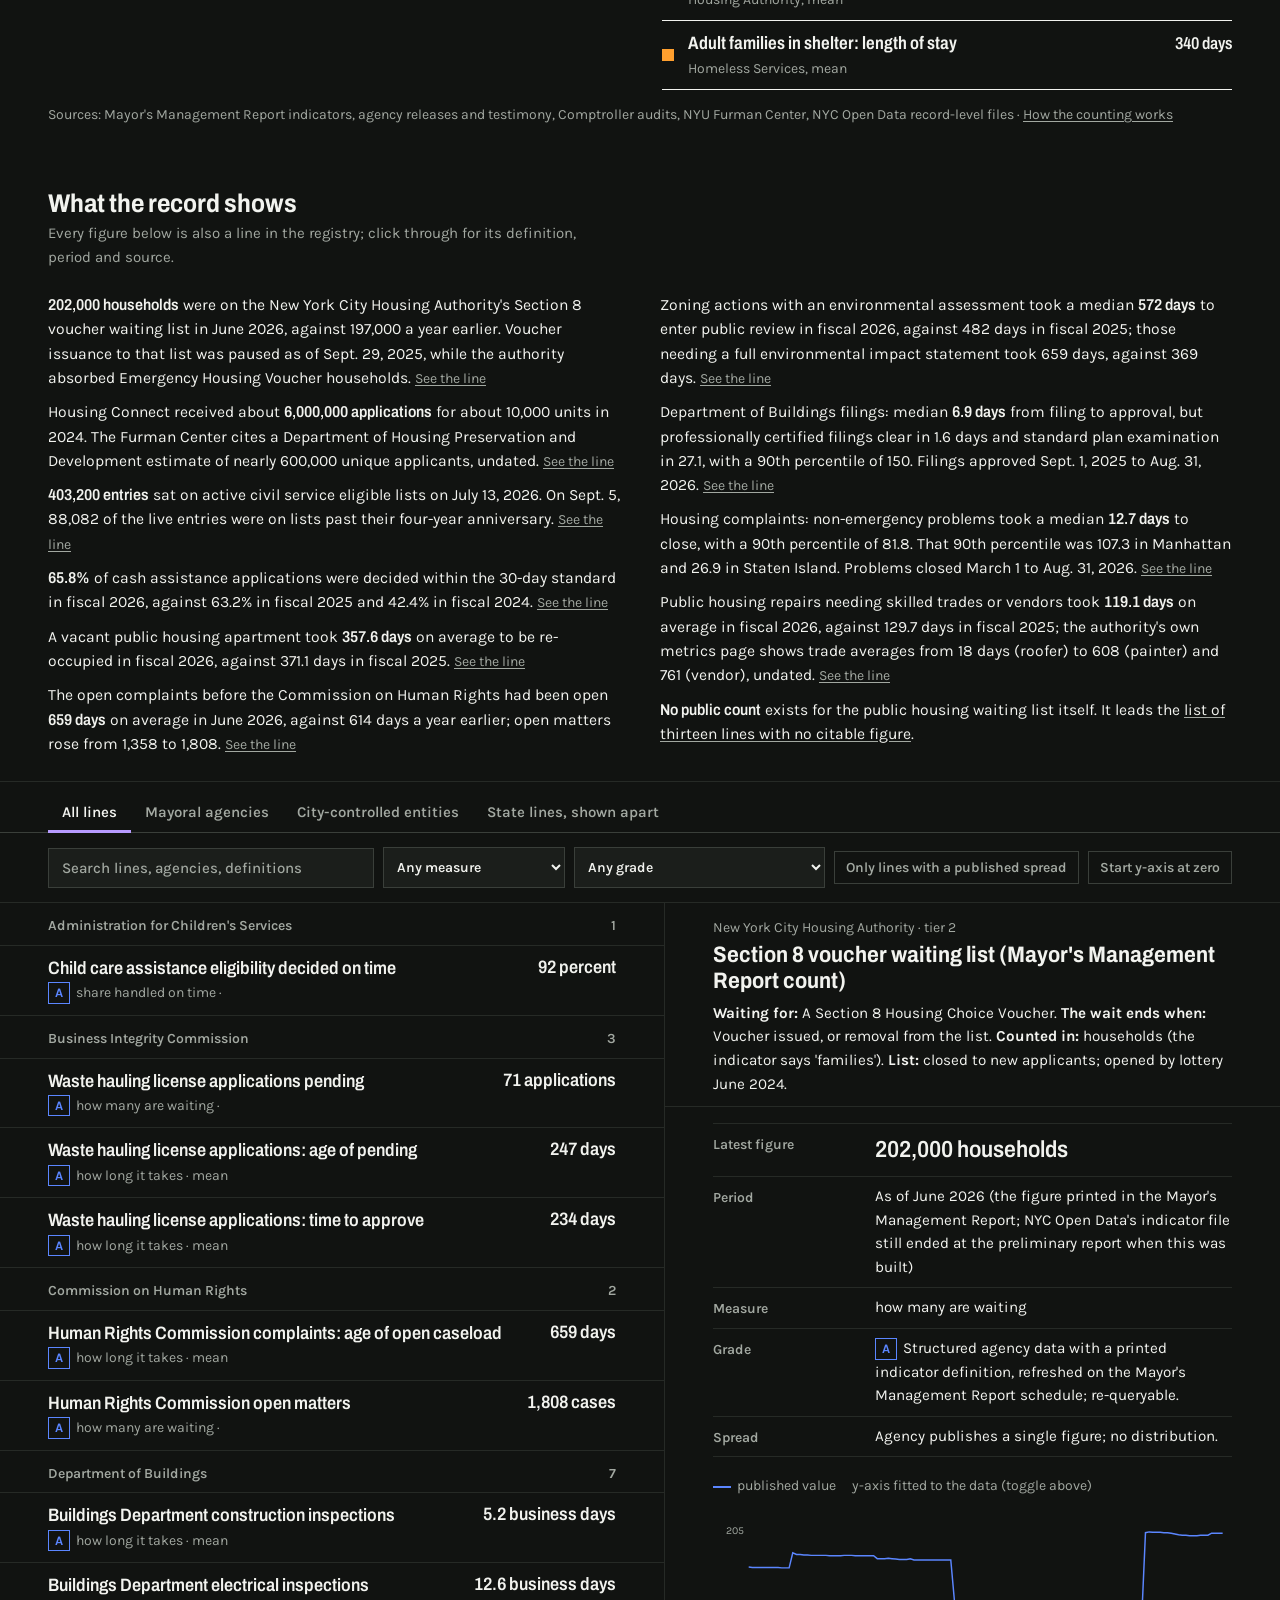
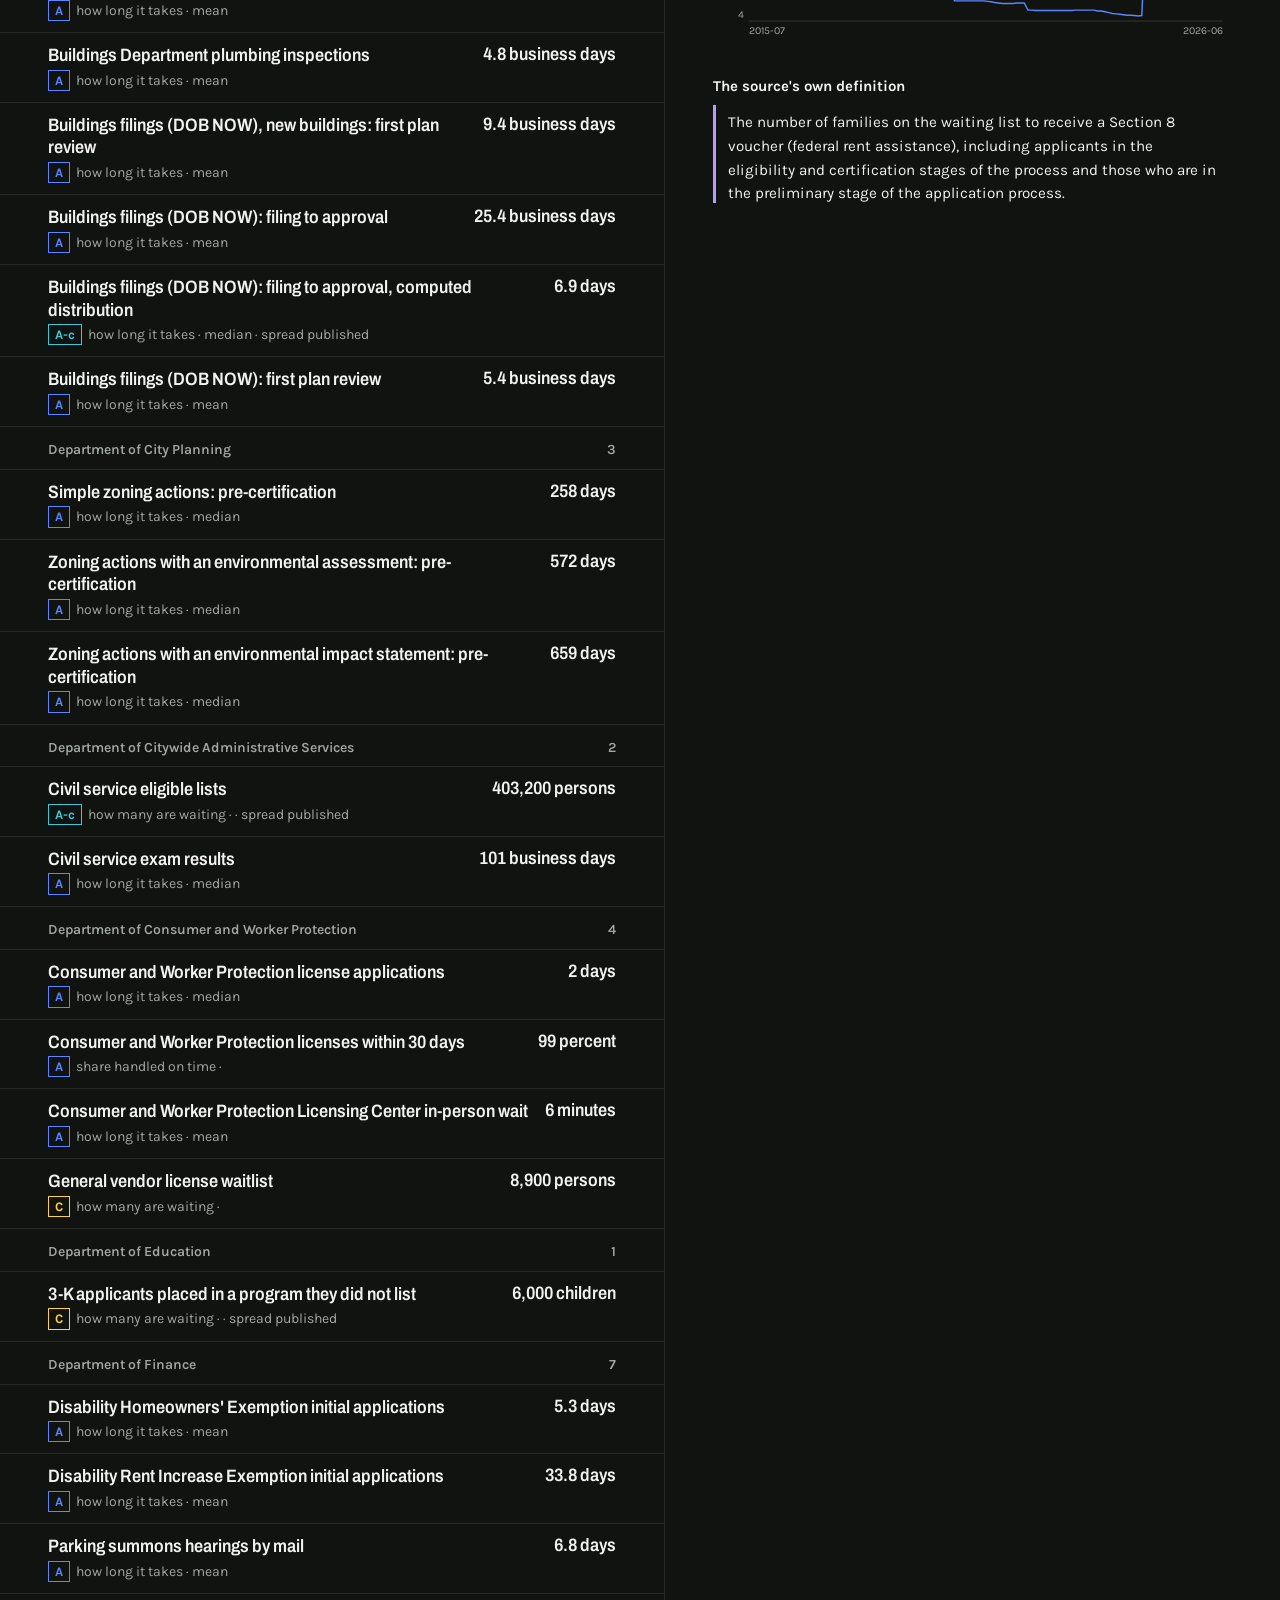
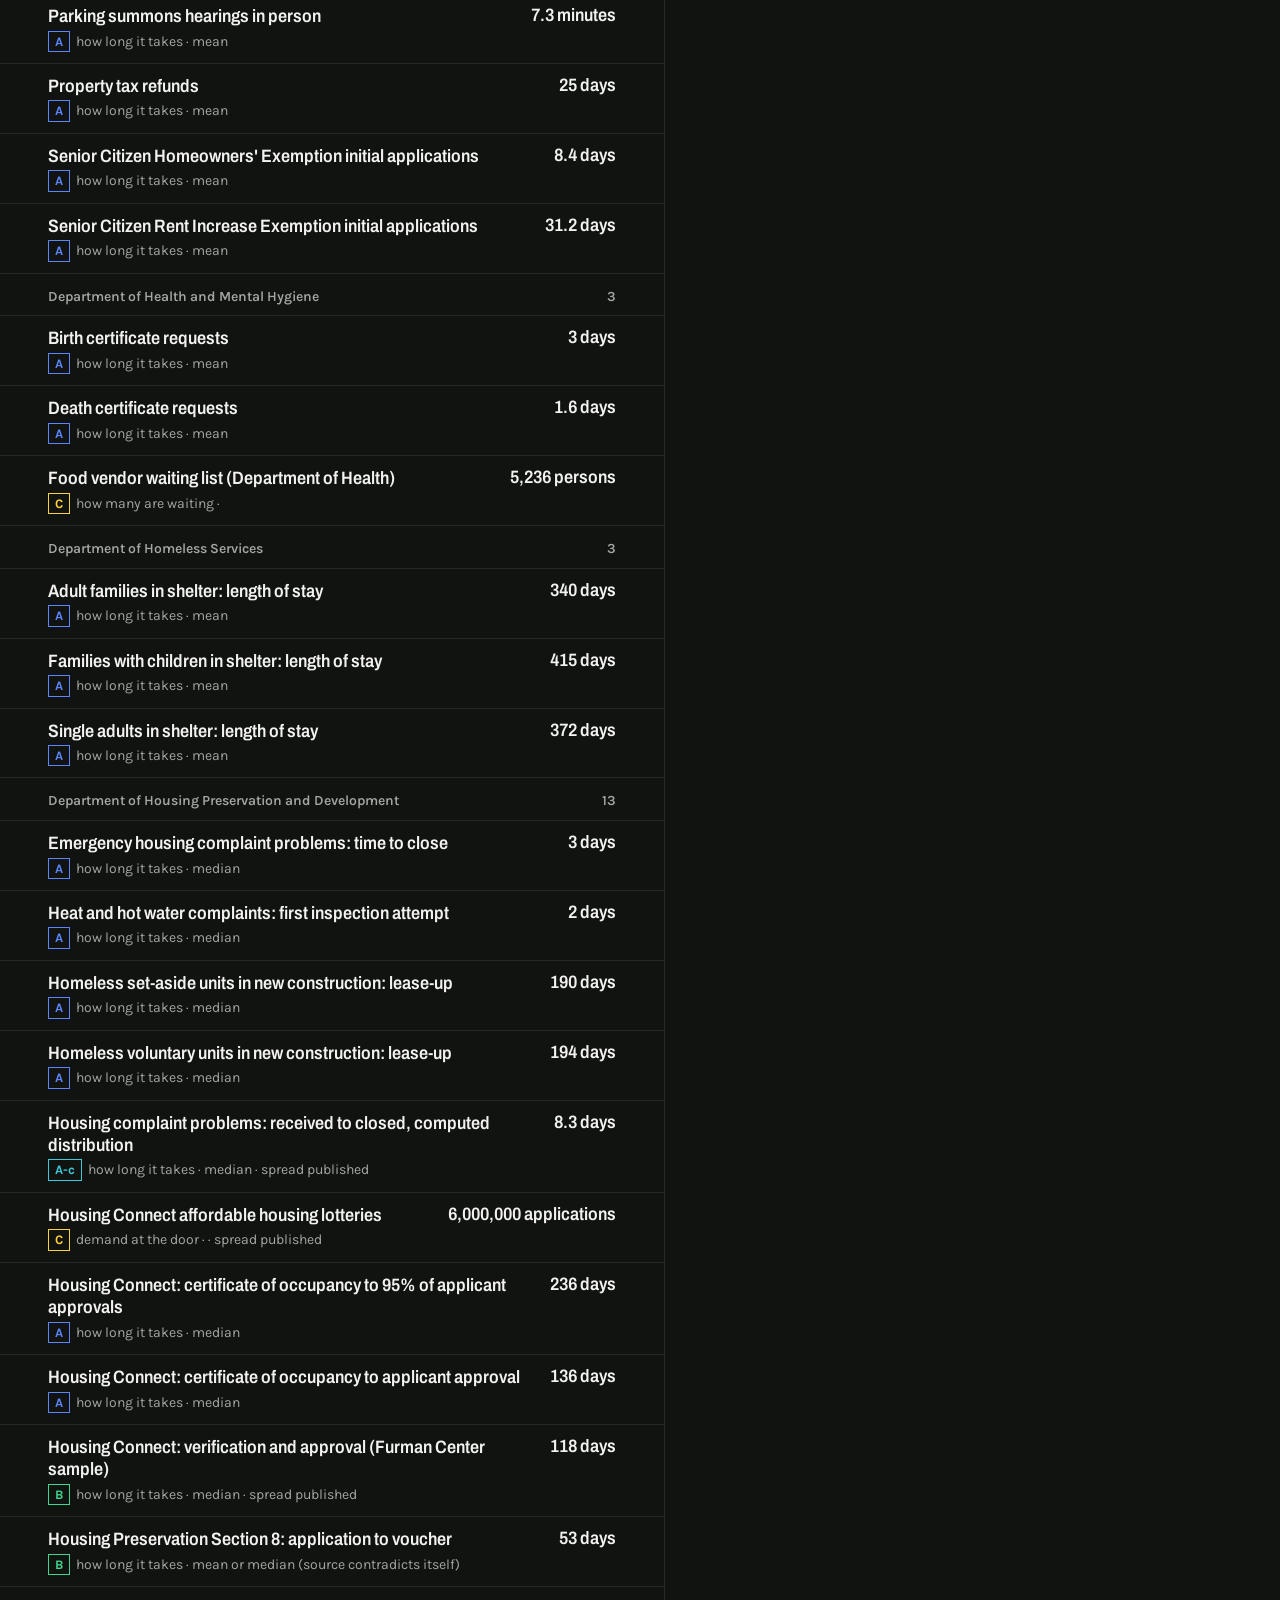
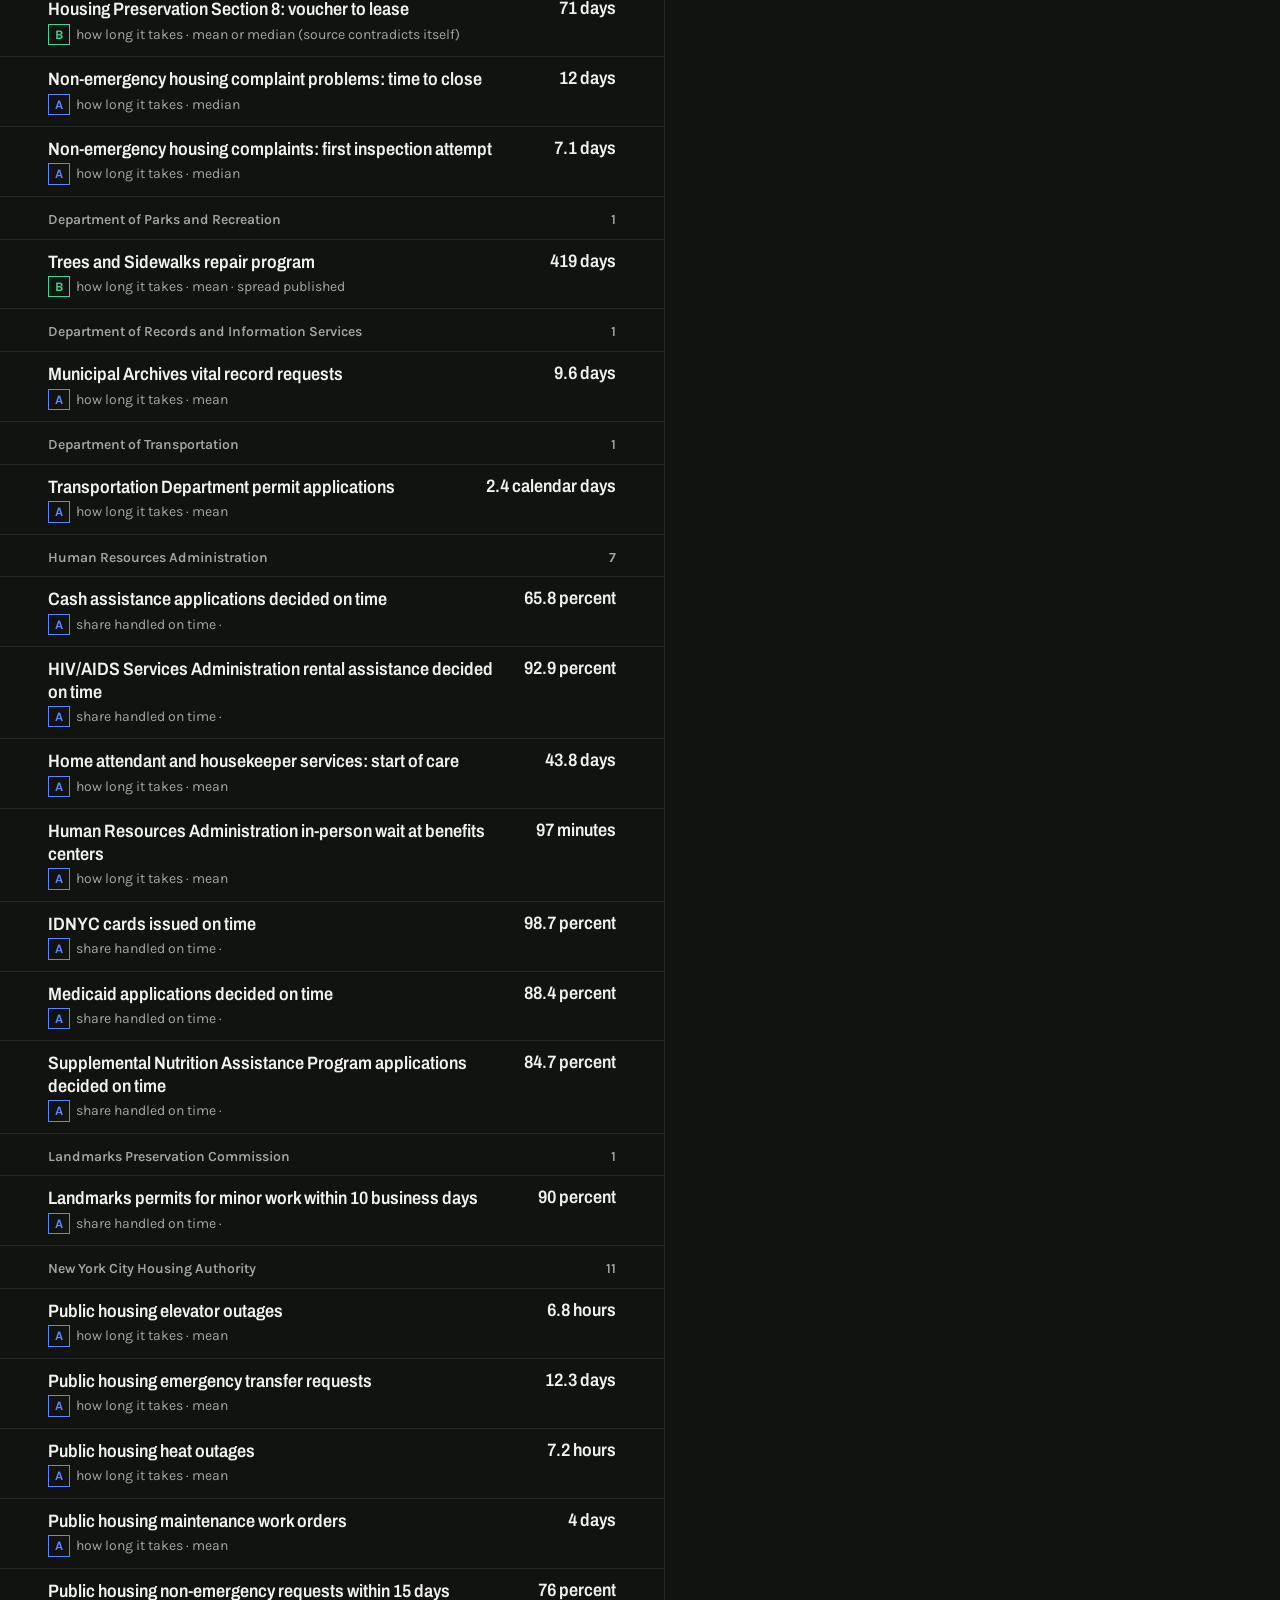
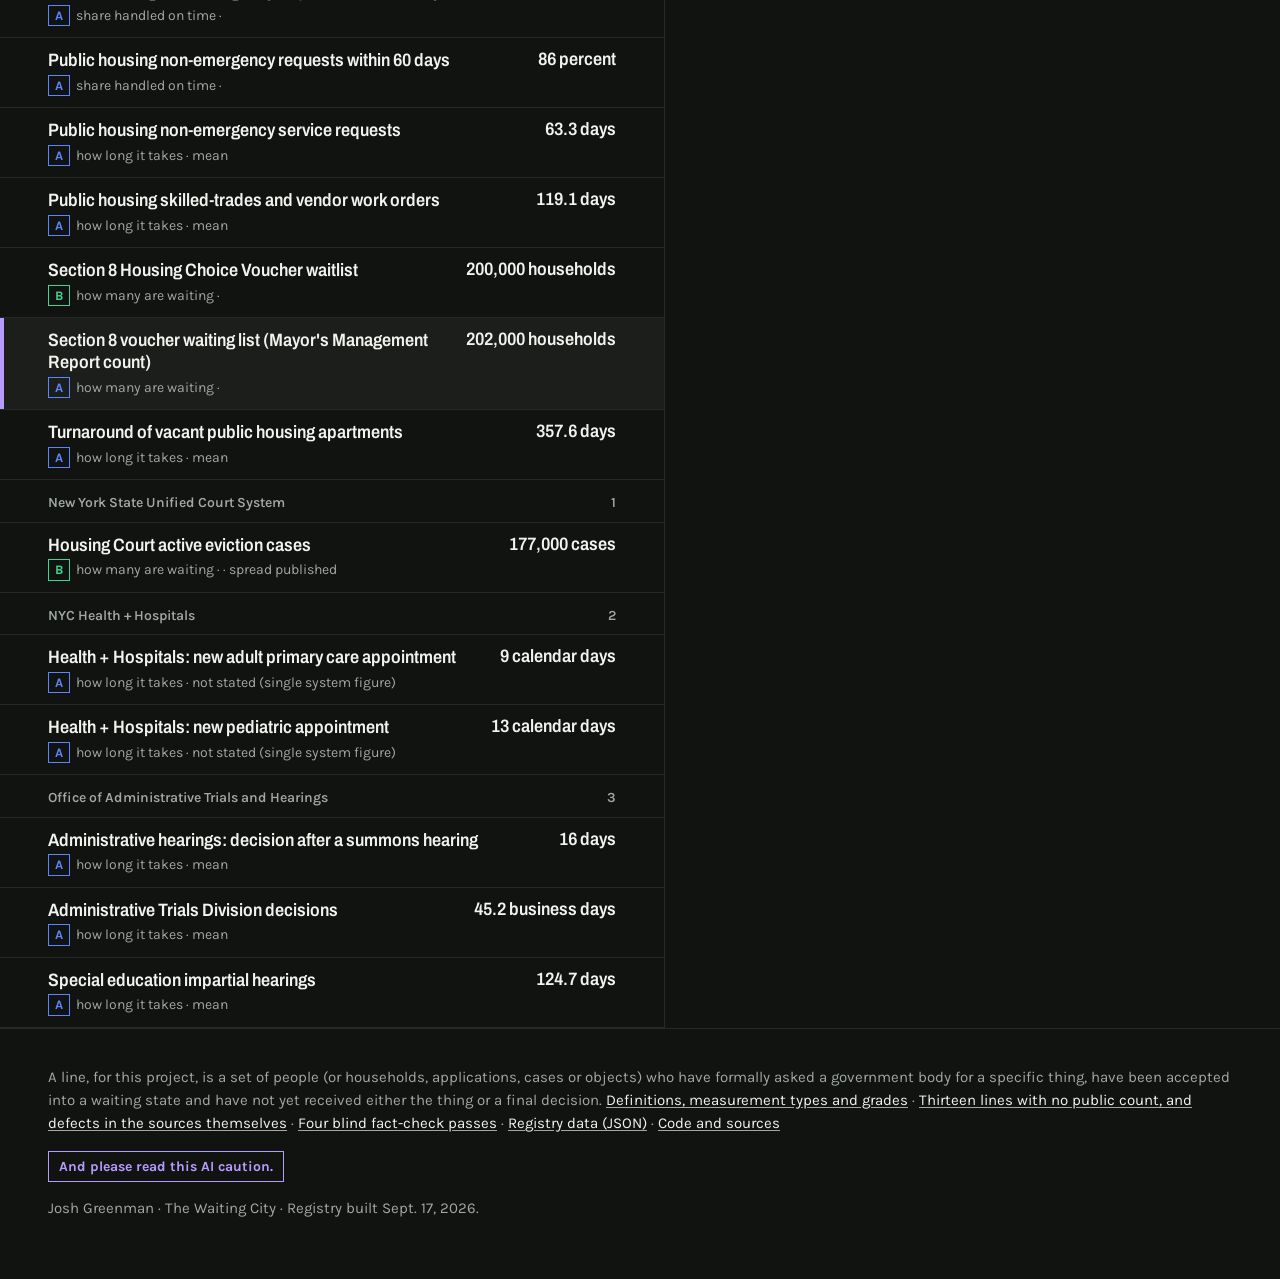
==== commit ead0ddc4: "Cut AI-writing tells from page copy Rewrote sentences that read as machine-written (not-X-but-Y reve" ====
--- a/index.html
+++ b/index.html
@@ -73,7 +73,7 @@
   <section class="sec">
     <div class="split">
       <div>
-        <h3>What each line actually measures</h3>
+        <h3>What each line measures</h3>
         <p class="aside">One square per line. Agencies report waiting in four different ways, and only the first can be put on a clock. That is why there is no grand total.</p>
         <div class="waffle" id="waffle" role="img" aria-label="Lines by what they measure"></div>
         <div class="legend" id="wafflekey"></div>
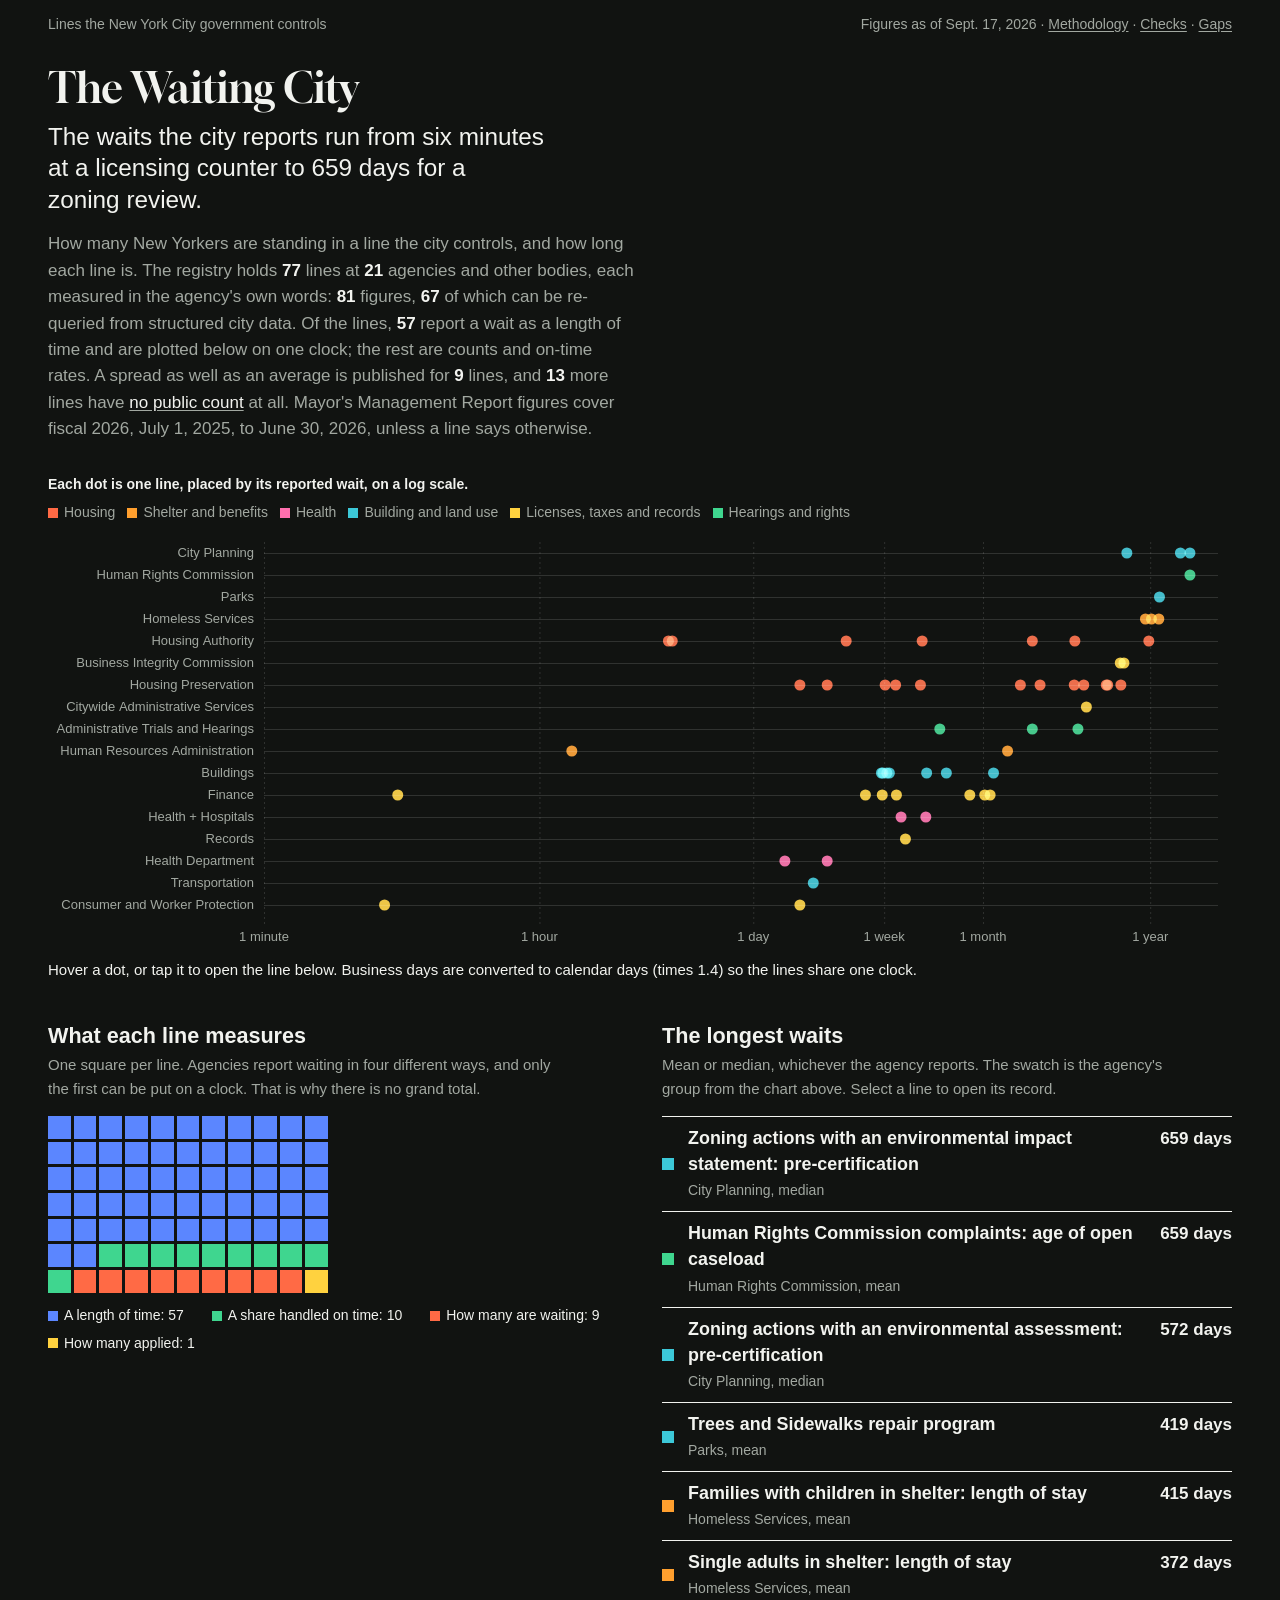
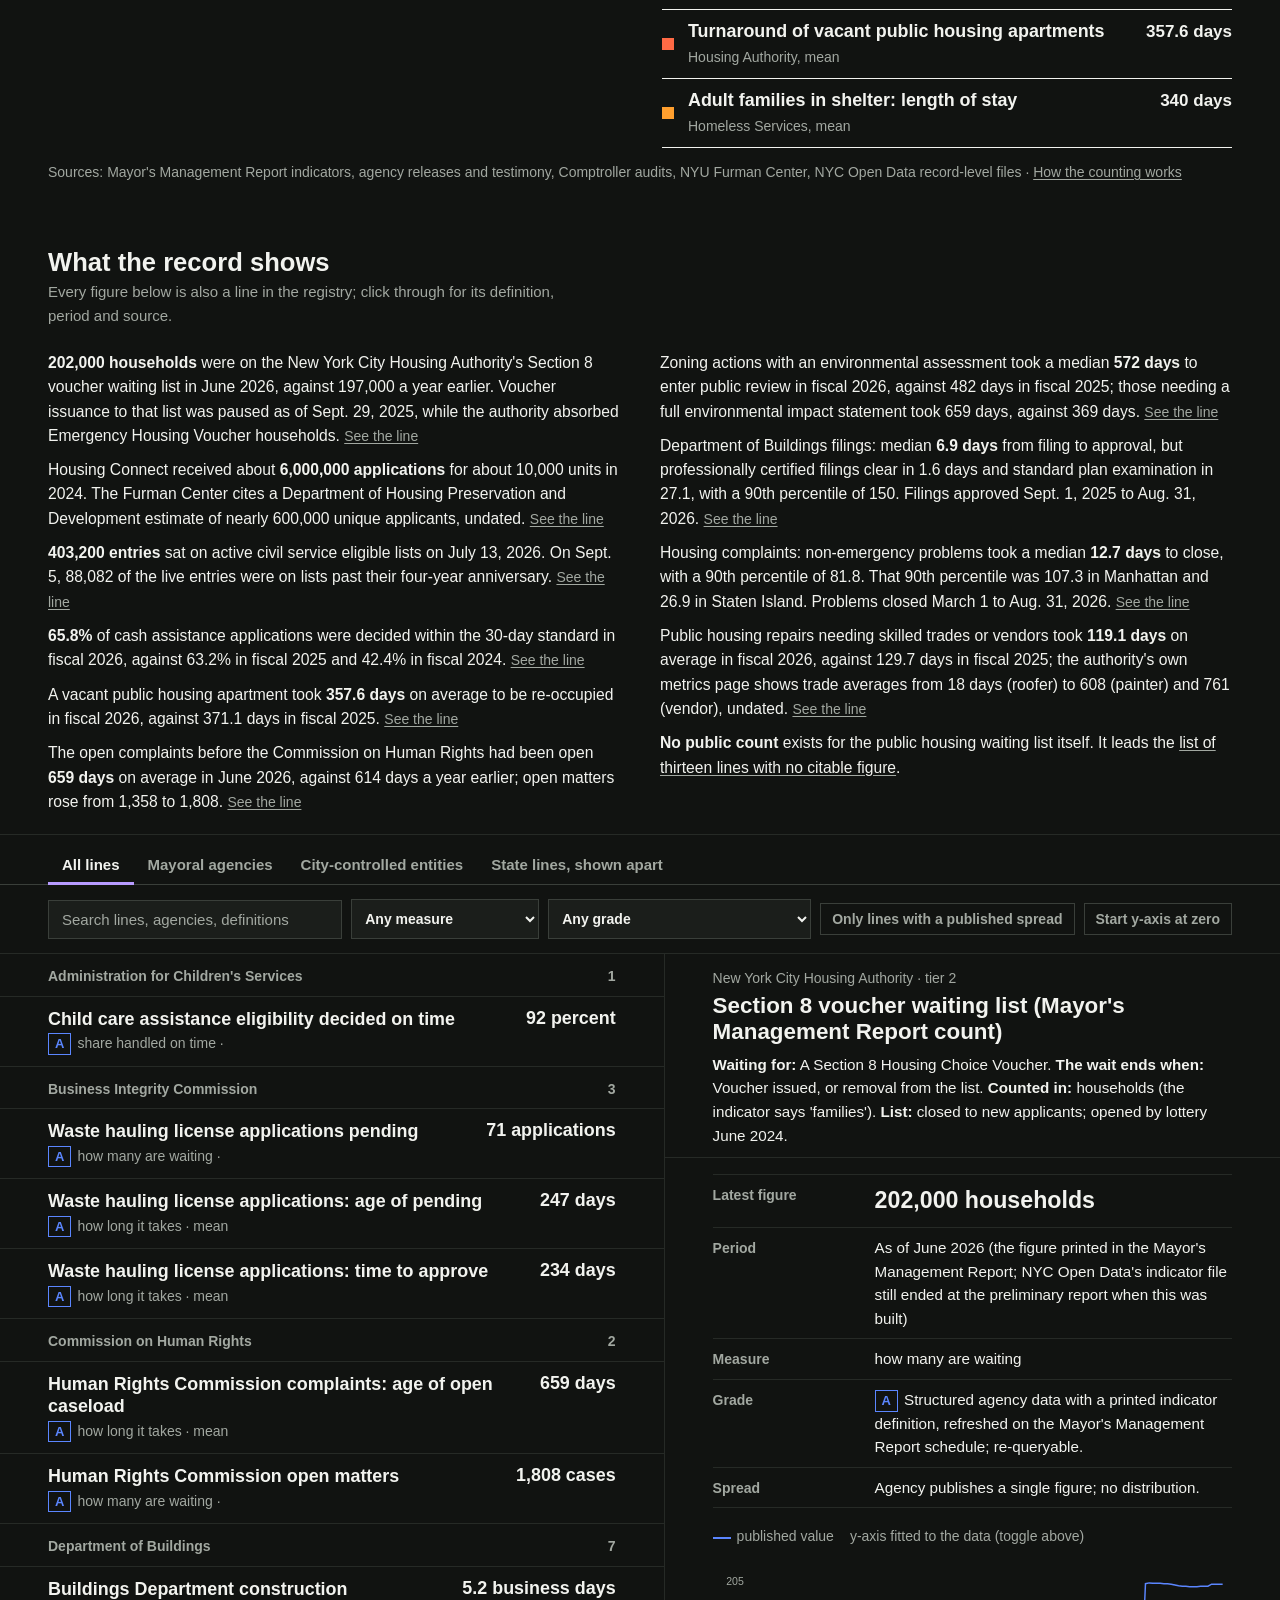
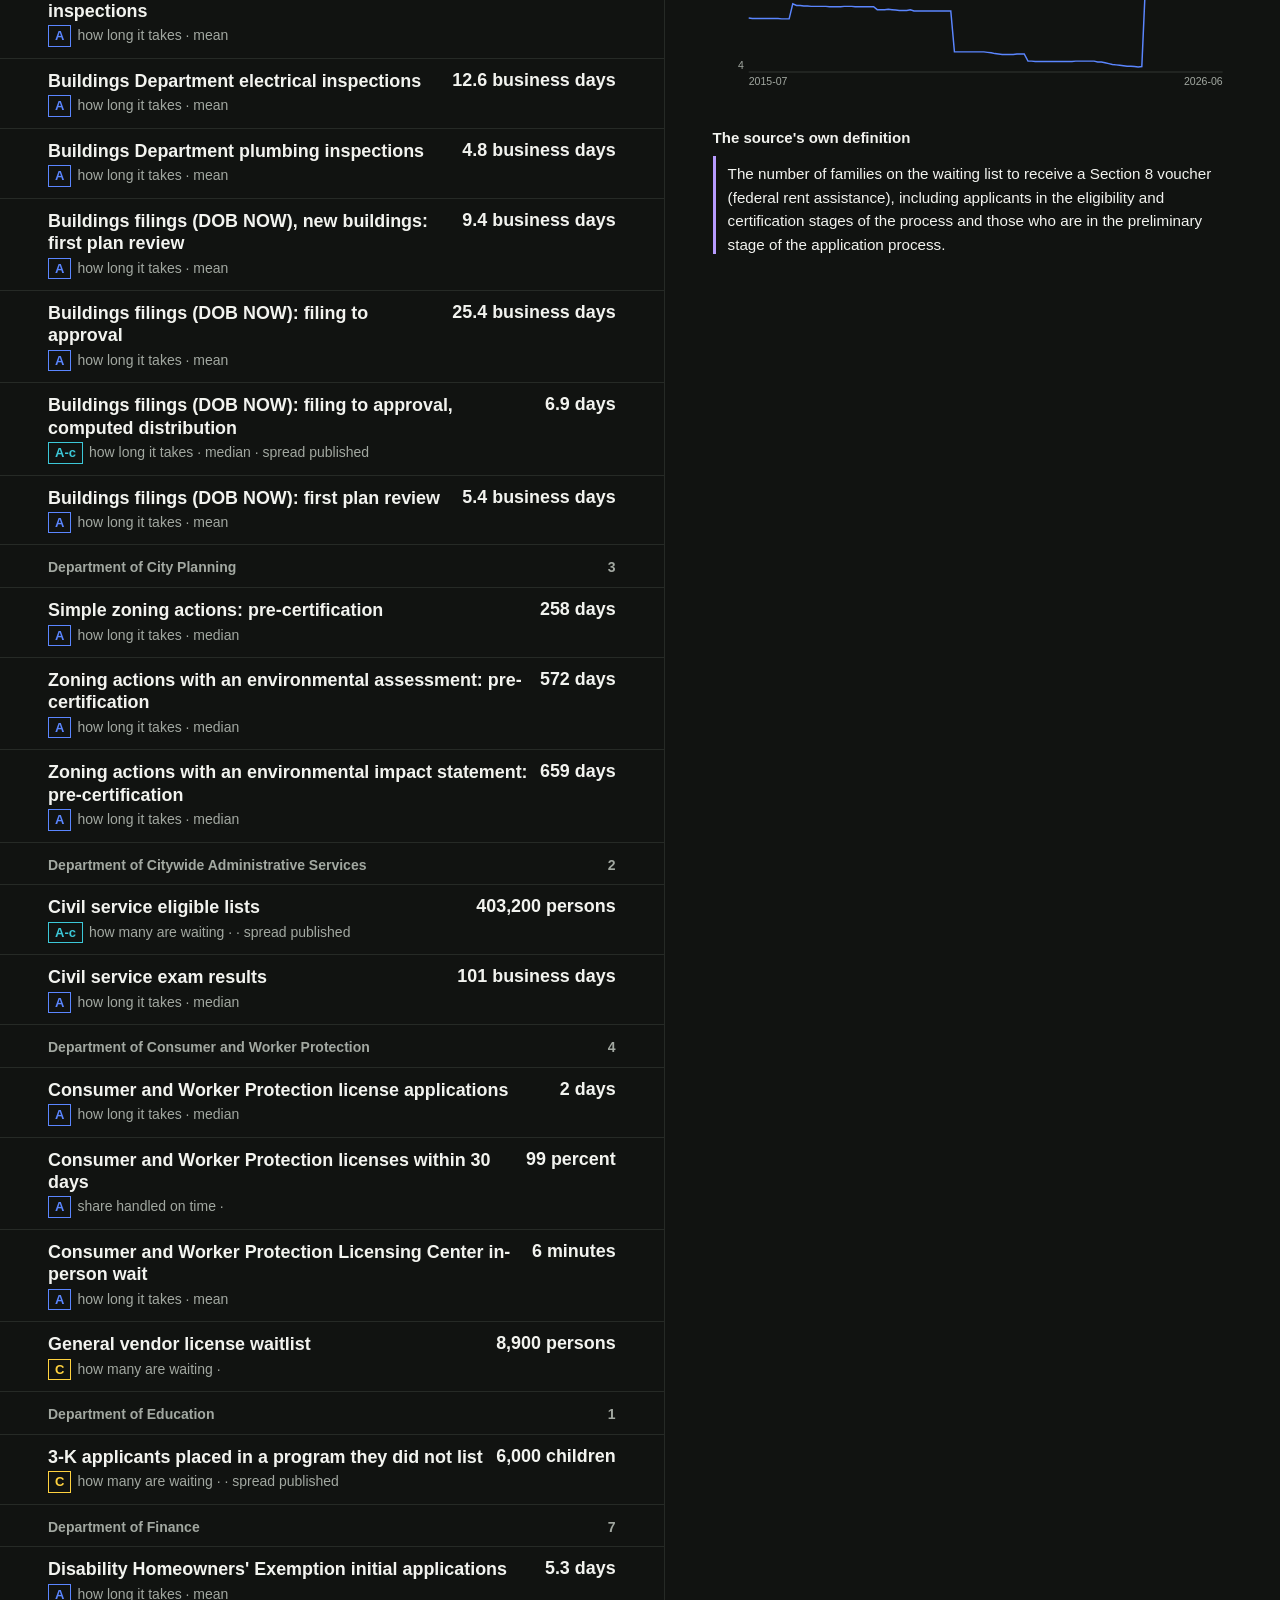
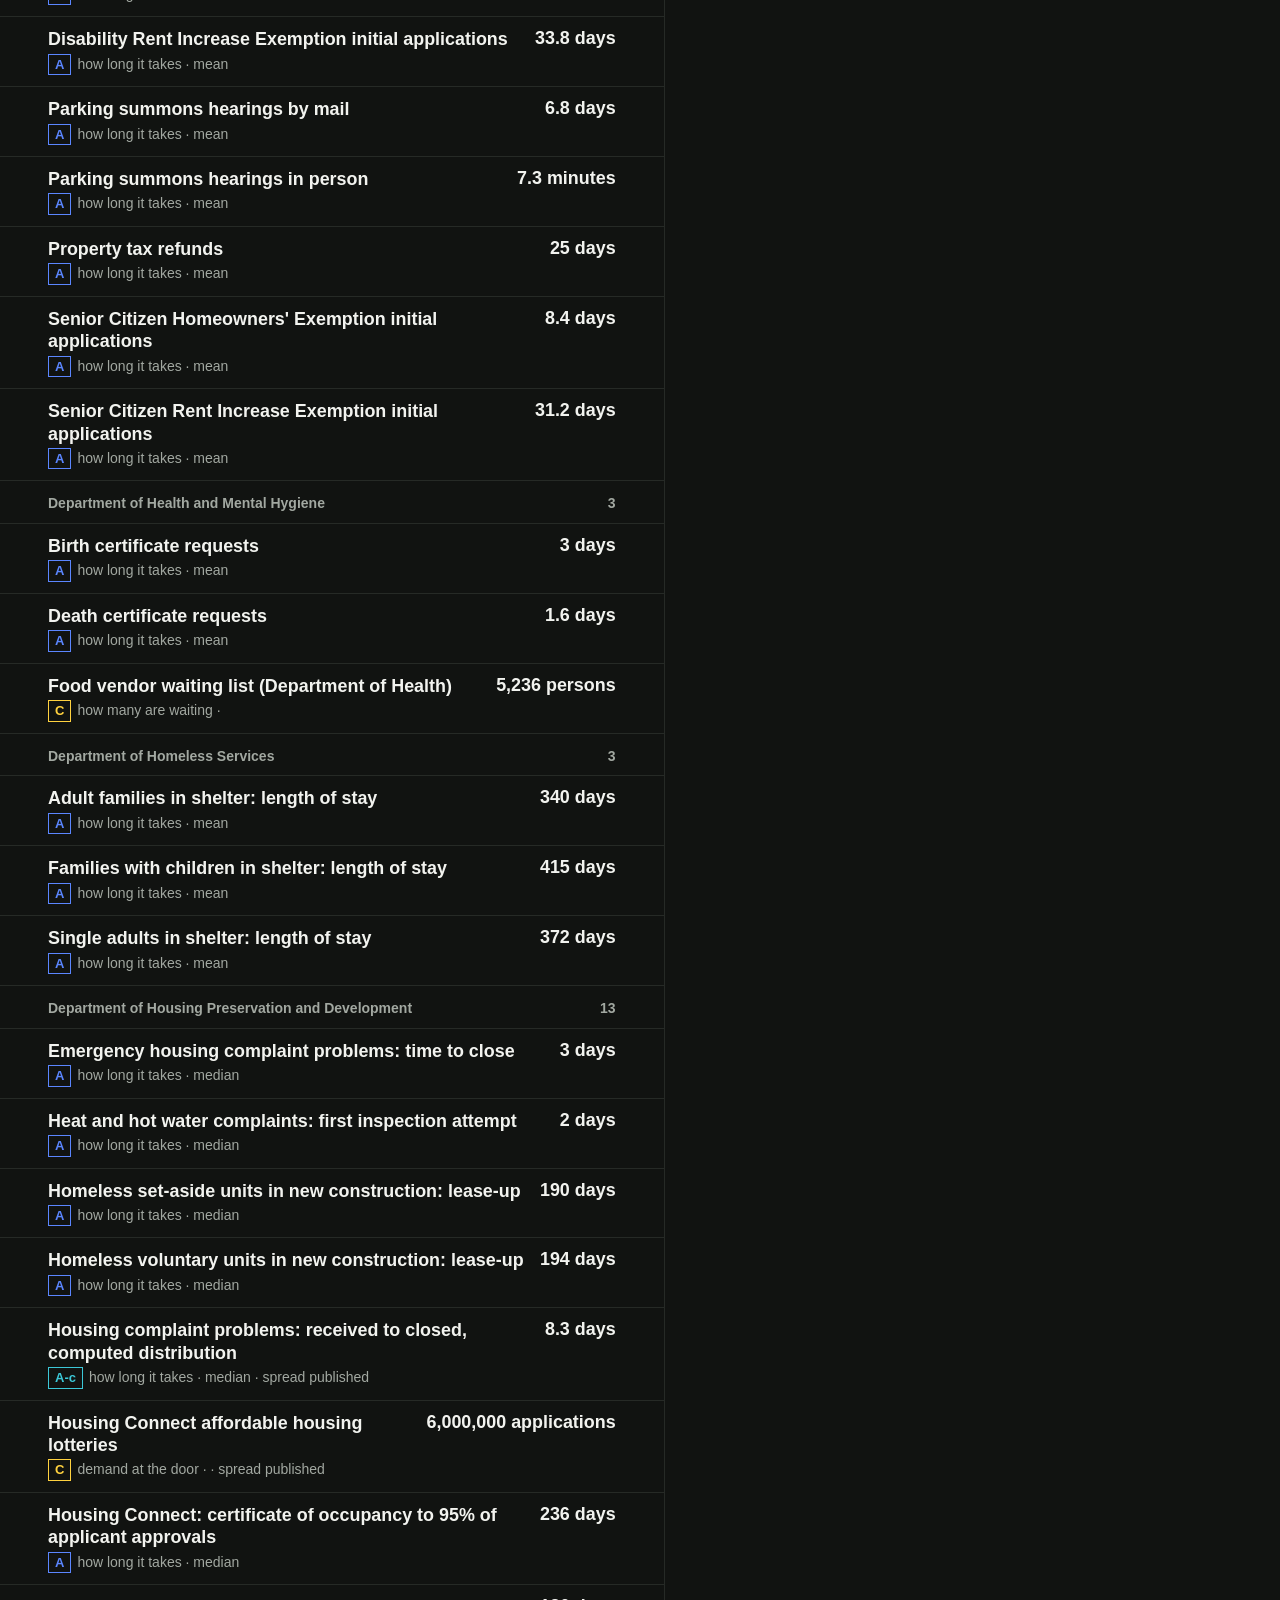
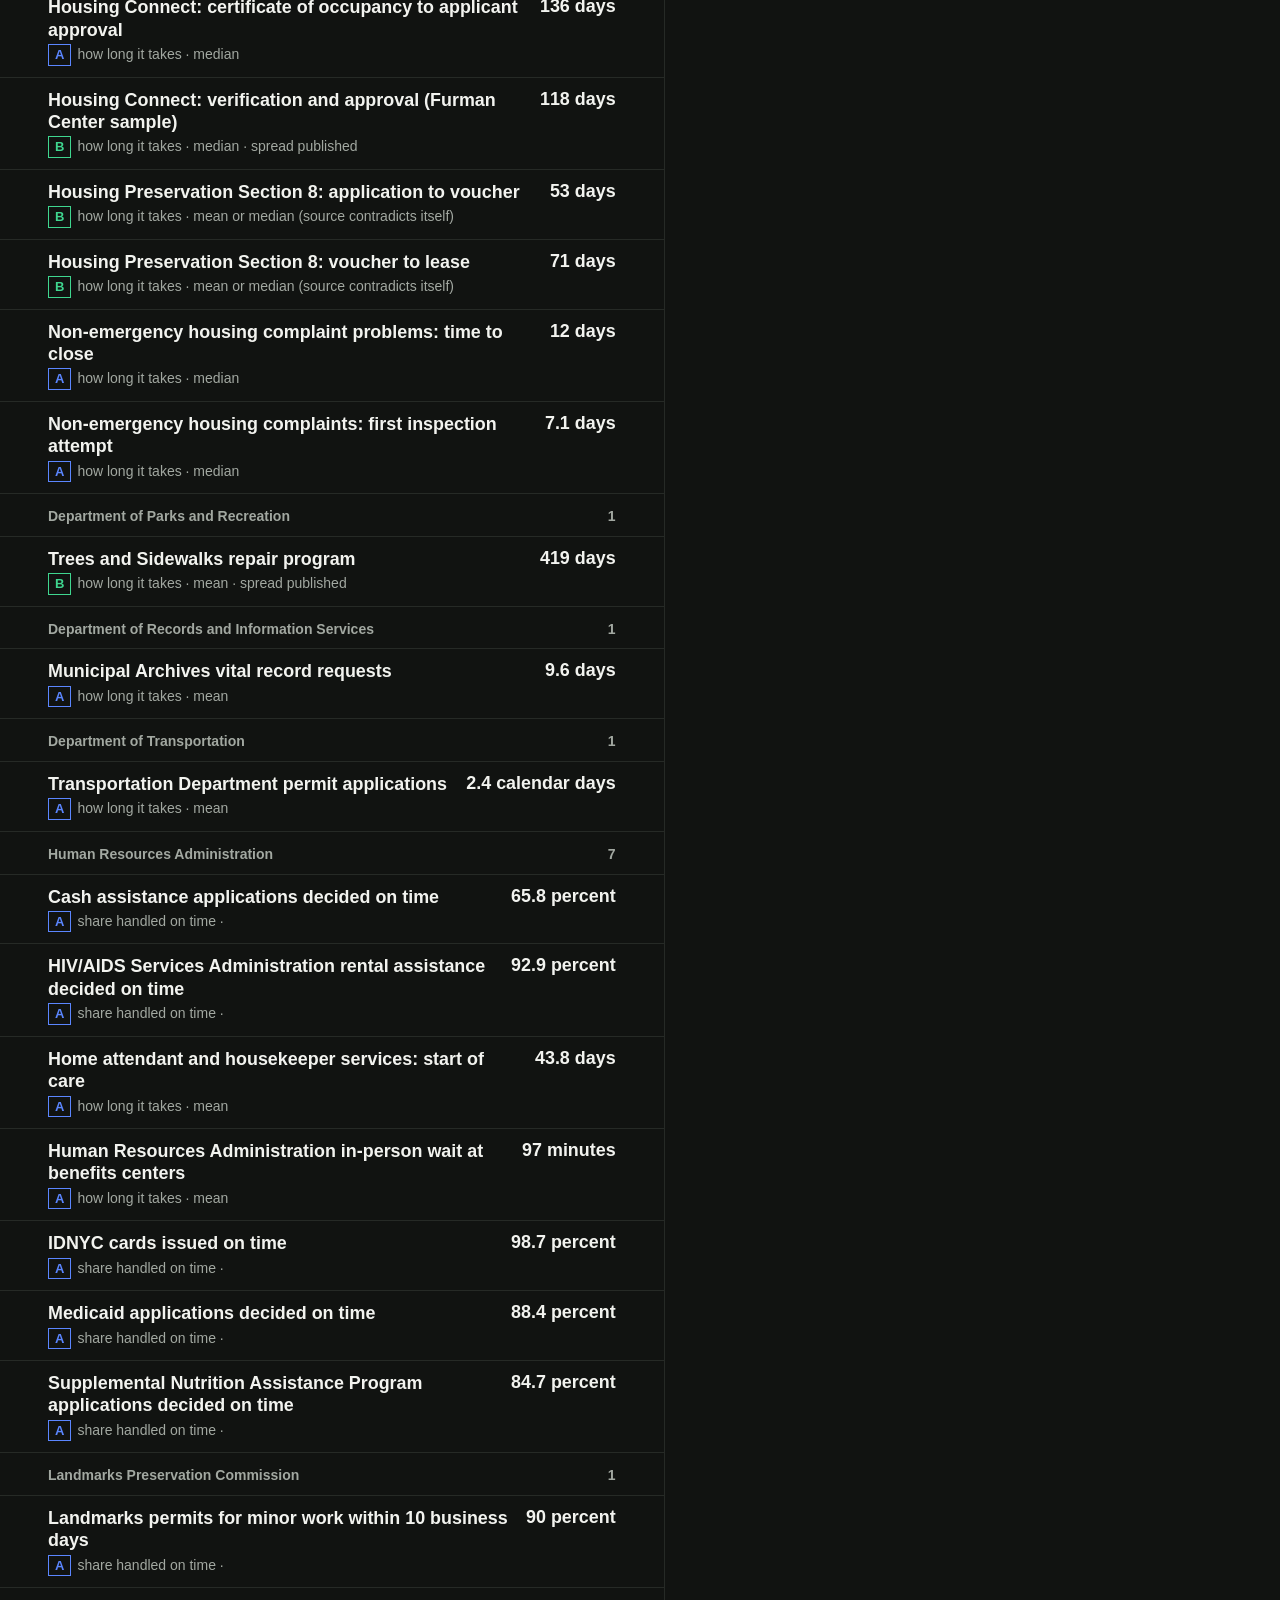
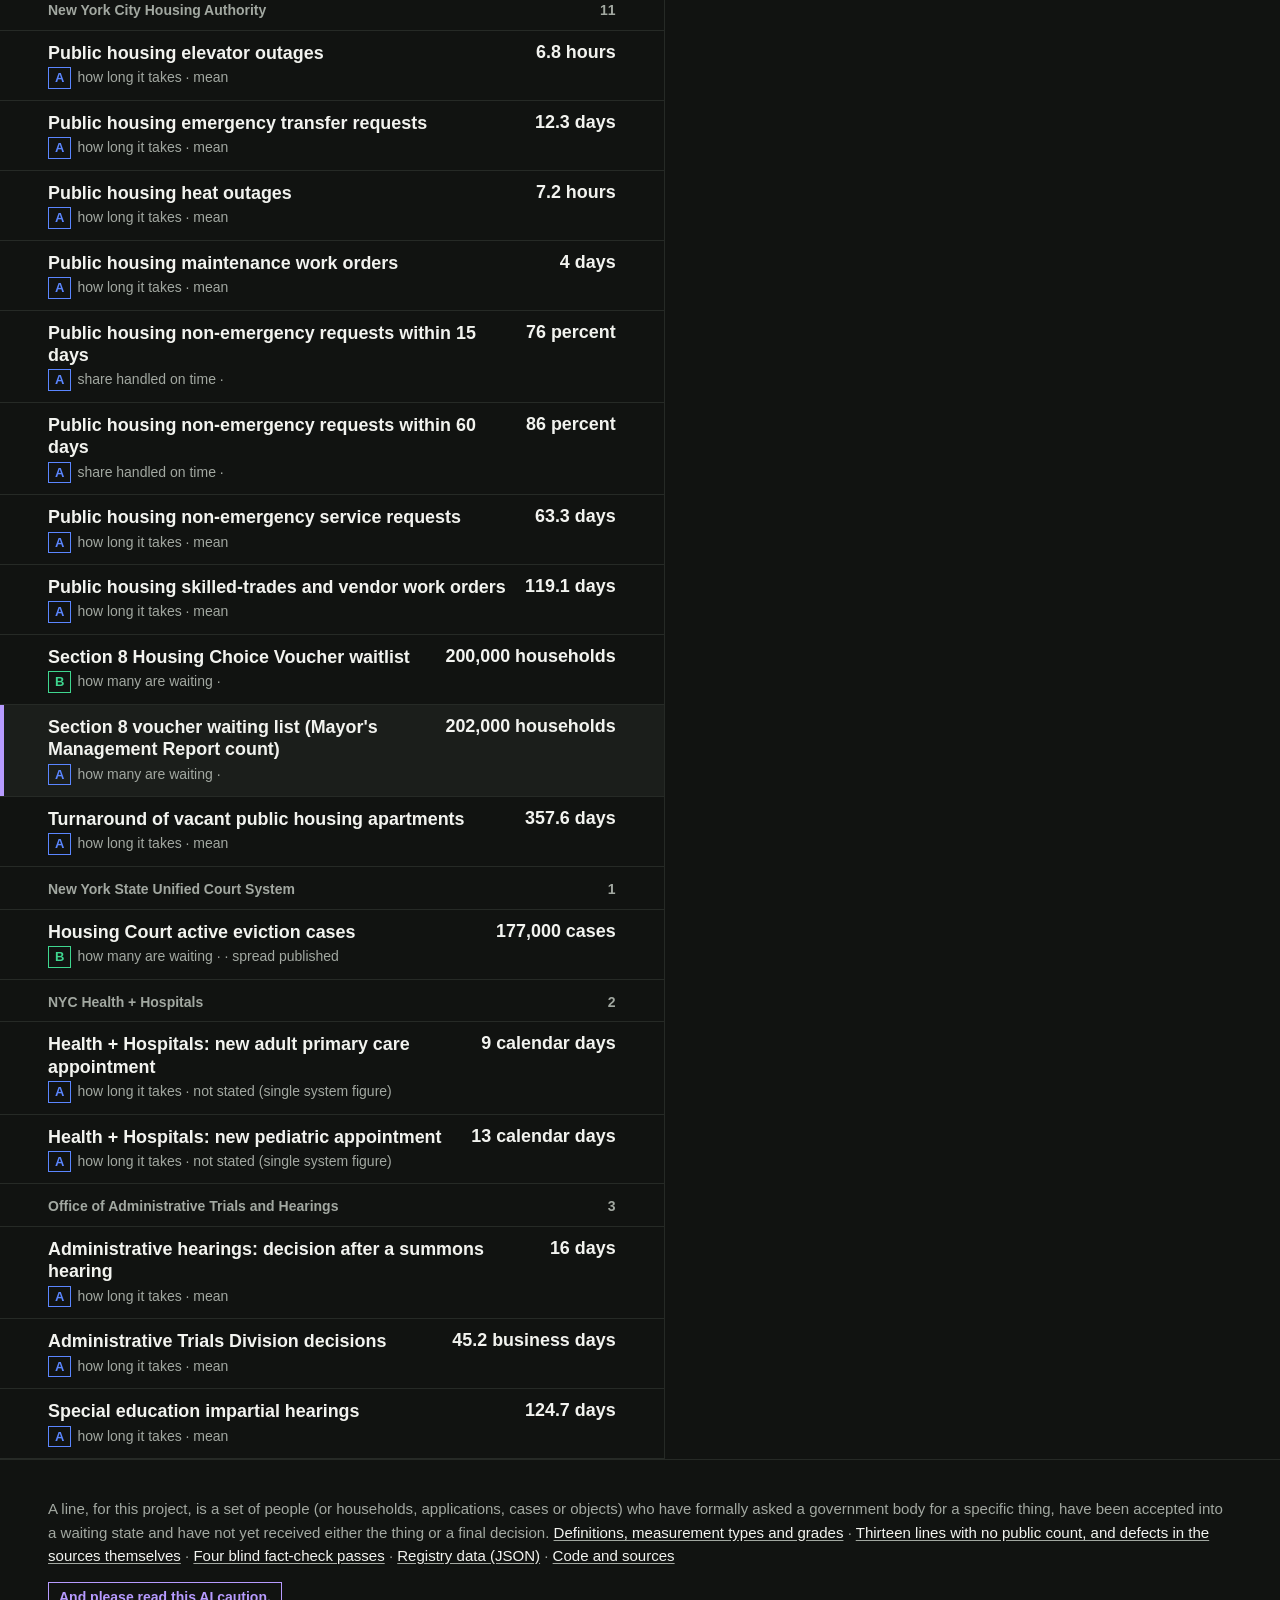
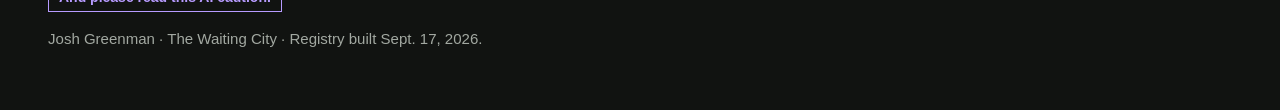
==== commit 54f4e26e: "Fonts: Helvetica Neue for text and headings, Gloock for the page title Co-Authored-By: Claude Opus 5" ====
--- a/index.html
+++ b/index.html
@@ -7,7 +7,7 @@
 <meta name="description" content="How many New Yorkers are standing in a line the city controls, and how long each line is. A registry of 77 lines, each measured in the agency's own terms.">
 <link rel="preconnect" href="https://fonts.googleapis.com">
 <link rel="preconnect" href="https://fonts.gstatic.com" crossorigin>
-<link href="https://fonts.googleapis.com/css2?family=Archivo:wdth,wght@62..125,400..900&family=Karla:wght@400;500;600;700&display=swap" rel="stylesheet">
+<link href="https://fonts.googleapis.com/css2?family=Gloock&display=swap" rel="stylesheet">
 <link rel="stylesheet" href="house.css">
 <style>
 :root{--accent:var(--lilac)} /* project lead ink */
@@ -18,19 +18,19 @@
 .facts{padding:16px clamp(16px,4vw,48px) 20px;border-bottom:1px solid var(--line2);columns:2;column-gap:40px;max-width:1400px}
 @media(max-width:900px){.facts{columns:1}}
 .facts p{margin:0 0 10px;font-size:.98rem;line-height:1.55;break-inside:avoid}
-.facts p b{font-family:var(--display);font-variation-settings:'wdth' 88;font-weight:600;font-variant-numeric:tabular-nums}
+.facts p b{font-family:var(--display);font-weight:600;font-variant-numeric:tabular-nums}
 .facts p .per{color:var(--fg2);font-size:var(--t-small)}
 .sechead{padding:30px clamp(16px,4vw,48px) 8px}
 .sechead h2{margin:0}
 .sechead span{display:block;margin-top:4px;font-size:15px;color:var(--fg2);max-width:62ch}
-.rec .val{font-family:var(--display);font-variation-settings:'wdth' 88;font-weight:600;font-variant-numeric:tabular-nums;float:right;margin-left:12px;font-size:var(--t-rec)}
+.rec .val{font-family:var(--display);font-weight:600;font-variant-numeric:tabular-nums;float:right;margin-left:12px;font-size:var(--t-rec)}
 .grade{display:inline-block;font-size:var(--t-micro);font-weight:700;padding:0 6px;border:1px solid var(--fg2);color:var(--fg2);margin-right:6px;line-height:1.5}
 .grade.A{border-color:var(--cobalt);color:var(--cobalt)} .grade.Ac{border-color:var(--cyan);color:var(--cyan)} .grade.B{border-color:var(--mint);color:var(--mint)} .grade.C{border-color:var(--sun);color:var(--sun)} .grade.D{border-color:var(--accent);color:var(--accent)}
 .detail{padding:0 0 40px}
 .detail .dh{padding:14px clamp(16px,4vw,48px) 10px;border-bottom:1px solid var(--line2)}
 .detail .dh .lbl{font-size:var(--t-small);color:var(--fg2)}
 .detail .dh h2{margin:3px 0 0;font-size:1.4rem;line-height:1.16}
-.detail .big{font-family:var(--display);font-variation-settings:'wdth' 88;font-weight:600;font-size:1.45rem;font-variant-numeric:tabular-nums}
+.detail .big{font-family:var(--display);font-weight:600;font-size:1.45rem;font-variant-numeric:tabular-nums}
 .per{color:var(--fg2)}
 .quote{border-left:3px solid var(--accent);padding:6px 12px;margin:6px 0 10px;font-size:.95rem;line-height:1.55;color:var(--fg)}
 .spark{width:100%;height:150px;display:block;margin:4px 0 2px}
--- a/house.css
+++ b/house.css
@@ -3,8 +3,8 @@
    Josh Greenman personal projects. Adopted 2026-09-23, replacing
    "muted riso" (kept as house-v4-muted-riso.css), which Josh called drab.
 
-   Fonts (add to <head>; Archivo needs the width axis):
-   <link href="https://fonts.googleapis.com/css2?family=Archivo:wdth,wght@62..125,400..900&family=Karla:wght@400;500;600;700&display=swap" rel="stylesheet">
+   Fonts: text and headings are Helvetica Neue (system); the h1 title is Gloock (add to <head>):
+   <link href="https://fonts.googleapis.com/css2?family=Gloock&display=swap" rel="stylesheet">
 
    THE PAGE OPENS THE SAME WAY EVERY TIME, AND THEN IT DOESN'T:
      1. a quiet top line: source on the left, date range on the right
@@ -61,8 +61,9 @@
   --hair:var(--line); --hair2:var(--line2);
   --ink1:var(--cobalt); --ink2c:var(--mint); --ink3:var(--accent); --ink4:var(--sun); --ink5:var(--cyan);
 
-  --sans:'Karla',system-ui,-apple-system,sans-serif;
-  --display:'Archivo',system-ui,sans-serif;
+  --sans:'Helvetica Neue',Helvetica,Arial,sans-serif;
+  --display:'Helvetica Neue',Helvetica,Arial,sans-serif;
+  --title:'Gloock',Georgia,serif;
   /* type scale */
   --t-micro:13px;   /* meta, axis, footnote */
   --t-small:14px;   /* labels, tabs, captions */
@@ -96,9 +97,9 @@
 /* ---------- opening ---------- */
 .head{position:relative;padding:30px clamp(16px,4vw,48px) 6px}
 .hmark{display:none} /* v4 corner marks were made for paper; the opening chart replaces them */
-h1{font-family:var(--display);font-variation-settings:'wdth' 88;font-weight:700;margin:0;
-  font-size:var(--t-h1);line-height:1.05;letter-spacing:-.012em}
-.finding{font-family:var(--display);font-variation-settings:'wdth' 88;font-weight:400;font-size:var(--t-find);
+h1{font-family:var(--title);font-weight:400;margin:0;
+  font-size:var(--t-h1);line-height:1.05;letter-spacing:0}
+.finding{font-family:var(--display);font-weight:400;font-size:var(--t-find);
   line-height:1.3;margin:12px 0 0;max-width:40ch;text-wrap:pretty}
 .sub,.lede{margin:16px 0 0;max-width:62ch;font-size:var(--t-body);line-height:1.55;color:var(--fg2)}
 .sub b,.lede b{color:var(--fg);font-weight:700}
@@ -118,8 +119,8 @@
 @media(max-width:760px){.split{grid-template-columns:1fr}}
 .pair{display:grid;grid-template-columns:1fr 1fr;gap:18px}
 @media(max-width:560px){.pair{grid-template-columns:1fr}}
-h2{font-family:var(--display);font-variation-settings:'wdth' 88;font-weight:700;font-size:1.6rem;line-height:1.12;margin:0 0 6px}
-h3{font-family:var(--display);font-variation-settings:'wdth' 88;font-weight:700;font-size:1.35rem;line-height:1.15;margin:0 0 4px}
+h2{font-family:var(--display);font-weight:700;font-size:1.6rem;line-height:1.12;margin:0 0 6px}
+h3{font-family:var(--display);font-weight:700;font-size:1.35rem;line-height:1.15;margin:0 0 4px}
 h4{font-size:15px;font-weight:700;margin:0 0 6px}
 .aside{font-size:15px;color:var(--fg2);margin:0 0 16px;max-width:62ch}
 /* heat grid: set background per cell from a ramp between --bg and an ink */
@@ -135,16 +136,16 @@
 .list .row{display:grid;grid-template-columns:14px minmax(0,1fr) auto;gap:12px;align-items:baseline;padding:9px 0;border-top:1.5px solid var(--fg)}
 .list .row:last-child{border-bottom:1.5px solid var(--fg)}
 .list .sw{width:12px;height:12px;display:block;align-self:center}
-.list .nm{font-family:var(--display);font-variation-settings:'wdth' 80;font-weight:650;font-size:var(--t-rec);line-height:1.15}
+.list .nm{font-family:var(--display);font-weight:650;font-size:var(--t-rec);line-height:1.15}
 .list .sub{display:block;margin:2px 0 0;font-size:var(--t-small);color:var(--fg2)}
-.list .num{font-family:var(--display);font-variation-settings:'wdth' 80;font-weight:600;font-variant-numeric:tabular-nums;text-align:right}
+.list .num{font-family:var(--display);font-weight:600;font-variant-numeric:tabular-nums;text-align:right}
 
 /* ---------- counts: legacy row, kept quiet. Prefer writing counts into .lede ---------- */
 .capline{padding:10px clamp(16px,4vw,48px) 0;font-size:var(--t-small);color:var(--fg2)}
 .capline b{color:var(--fg);font-weight:700}
 .counts{display:flex;flex-wrap:wrap;gap:4px 28px;padding:8px clamp(16px,4vw,48px) 14px}
 .counts div{display:flex;align-items:baseline;gap:7px}
-.counts b{font-family:var(--display);font-variation-settings:'wdth' 88;font-weight:600;font-size:1.05rem;font-variant-numeric:tabular-nums}
+.counts b{font-family:var(--display);font-weight:600;font-size:1.05rem;font-variant-numeric:tabular-nums}
 .counts span{font-size:var(--t-small);color:var(--fg2)}
 
 /* ---------- tabs ---------- */
@@ -183,7 +184,7 @@
   padding:11px clamp(16px,4vw,48px);cursor:pointer;font-family:inherit;color:inherit}
 .rec:hover{background:var(--bg2)}
 .rec.sel{background:var(--bg2);box-shadow:inset 4px 0 0 var(--accent)}
-.rec b{font-family:var(--display);font-variation-settings:'wdth' 88;font-weight:600;font-size:var(--t-rec);display:block;line-height:1.25}
+.rec b{font-family:var(--display);font-weight:600;font-size:var(--t-rec);display:block;line-height:1.25}
 .rec .meta{font-style:normal;font-size:var(--t-small);color:var(--fg2);display:block;margin-top:3px}
 .pill{display:inline-block;padding:0 6px;margin-right:7px;color:#111311;background:var(--mint);font-weight:700}
 .pill.c{background:var(--cobalt)}
